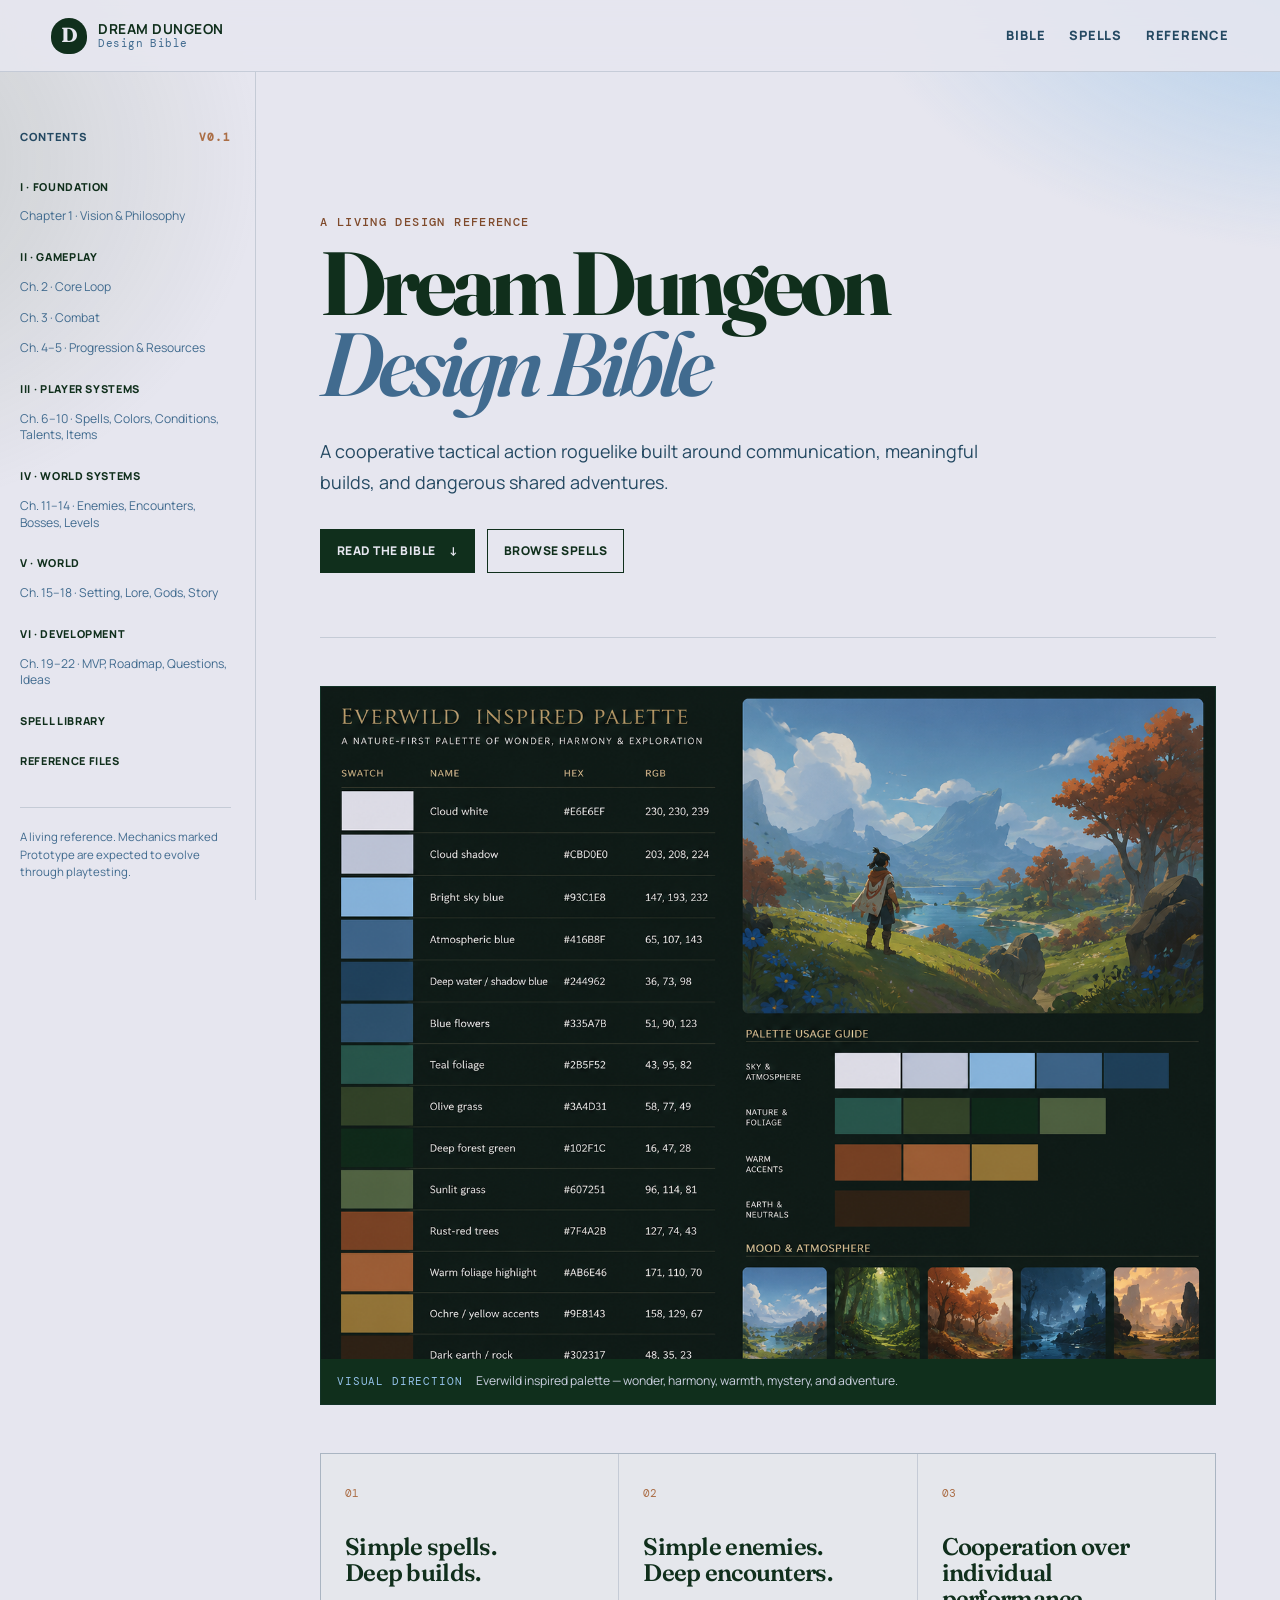
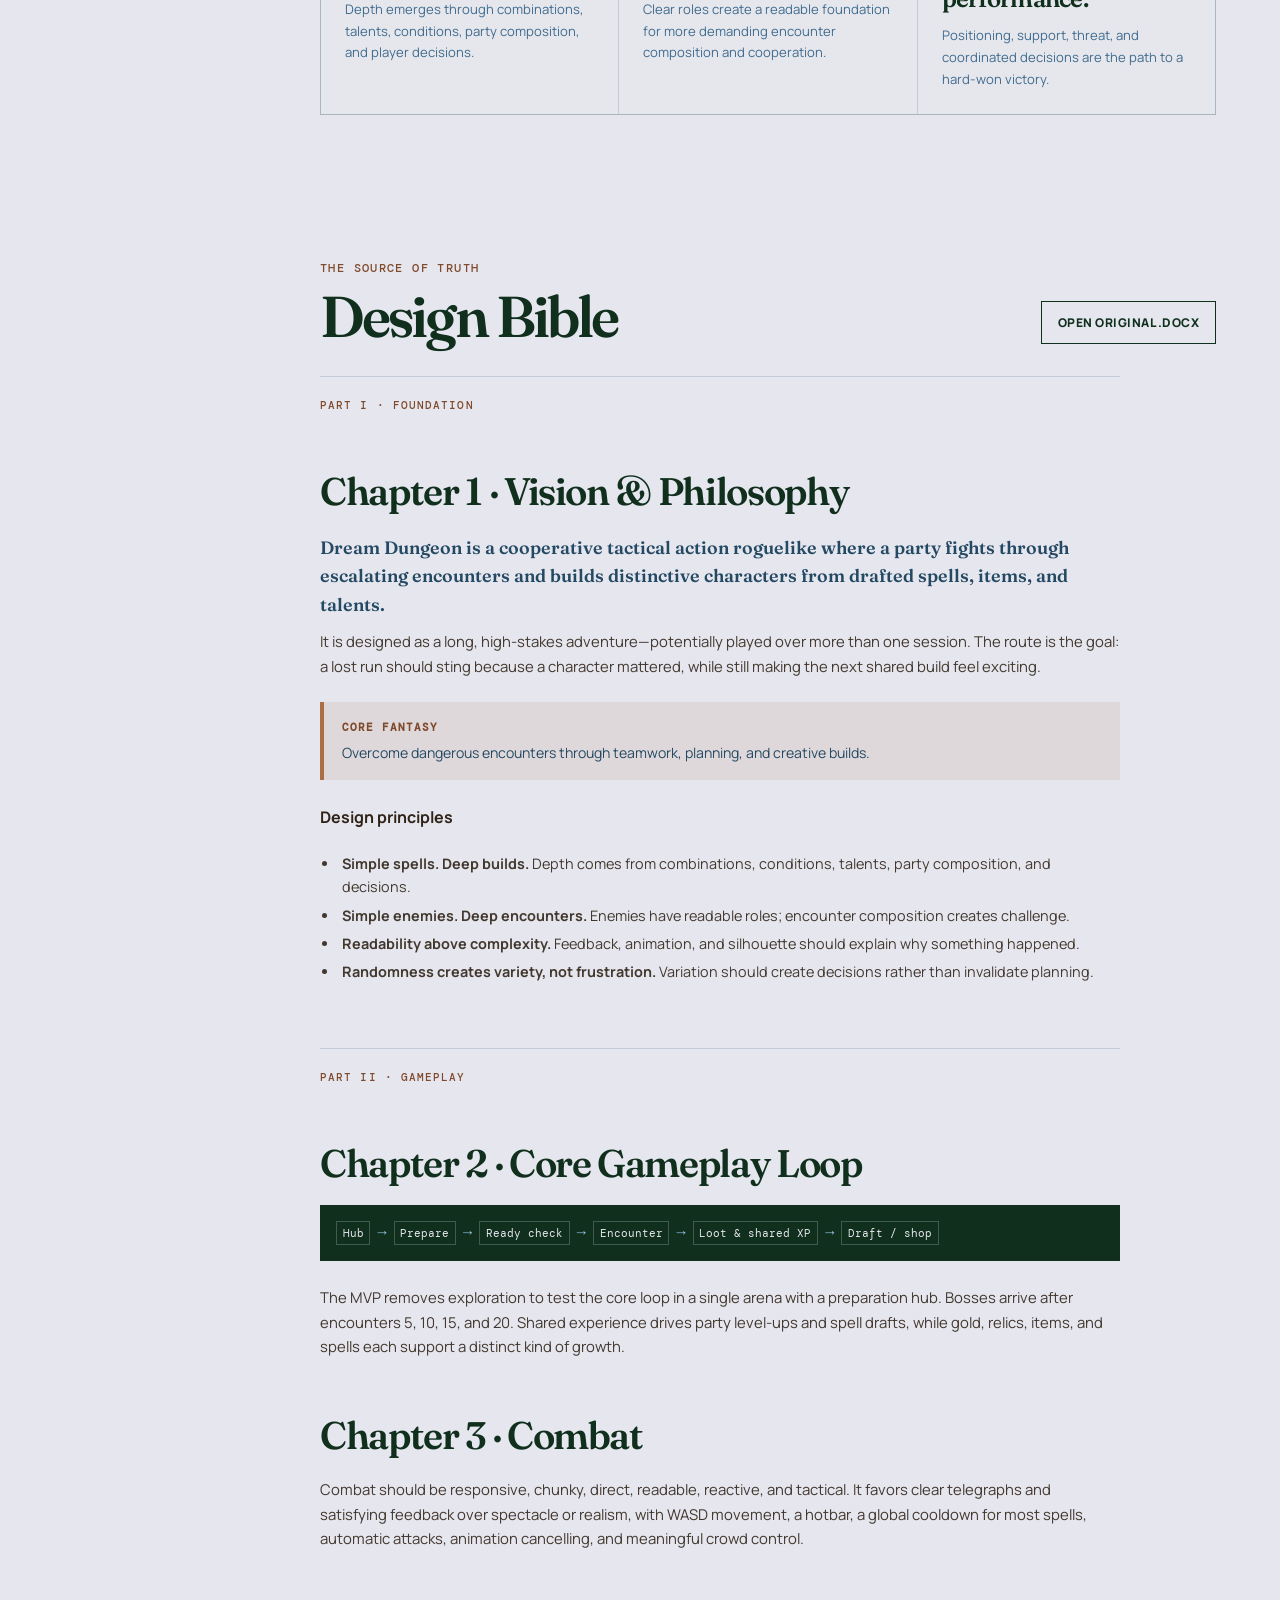
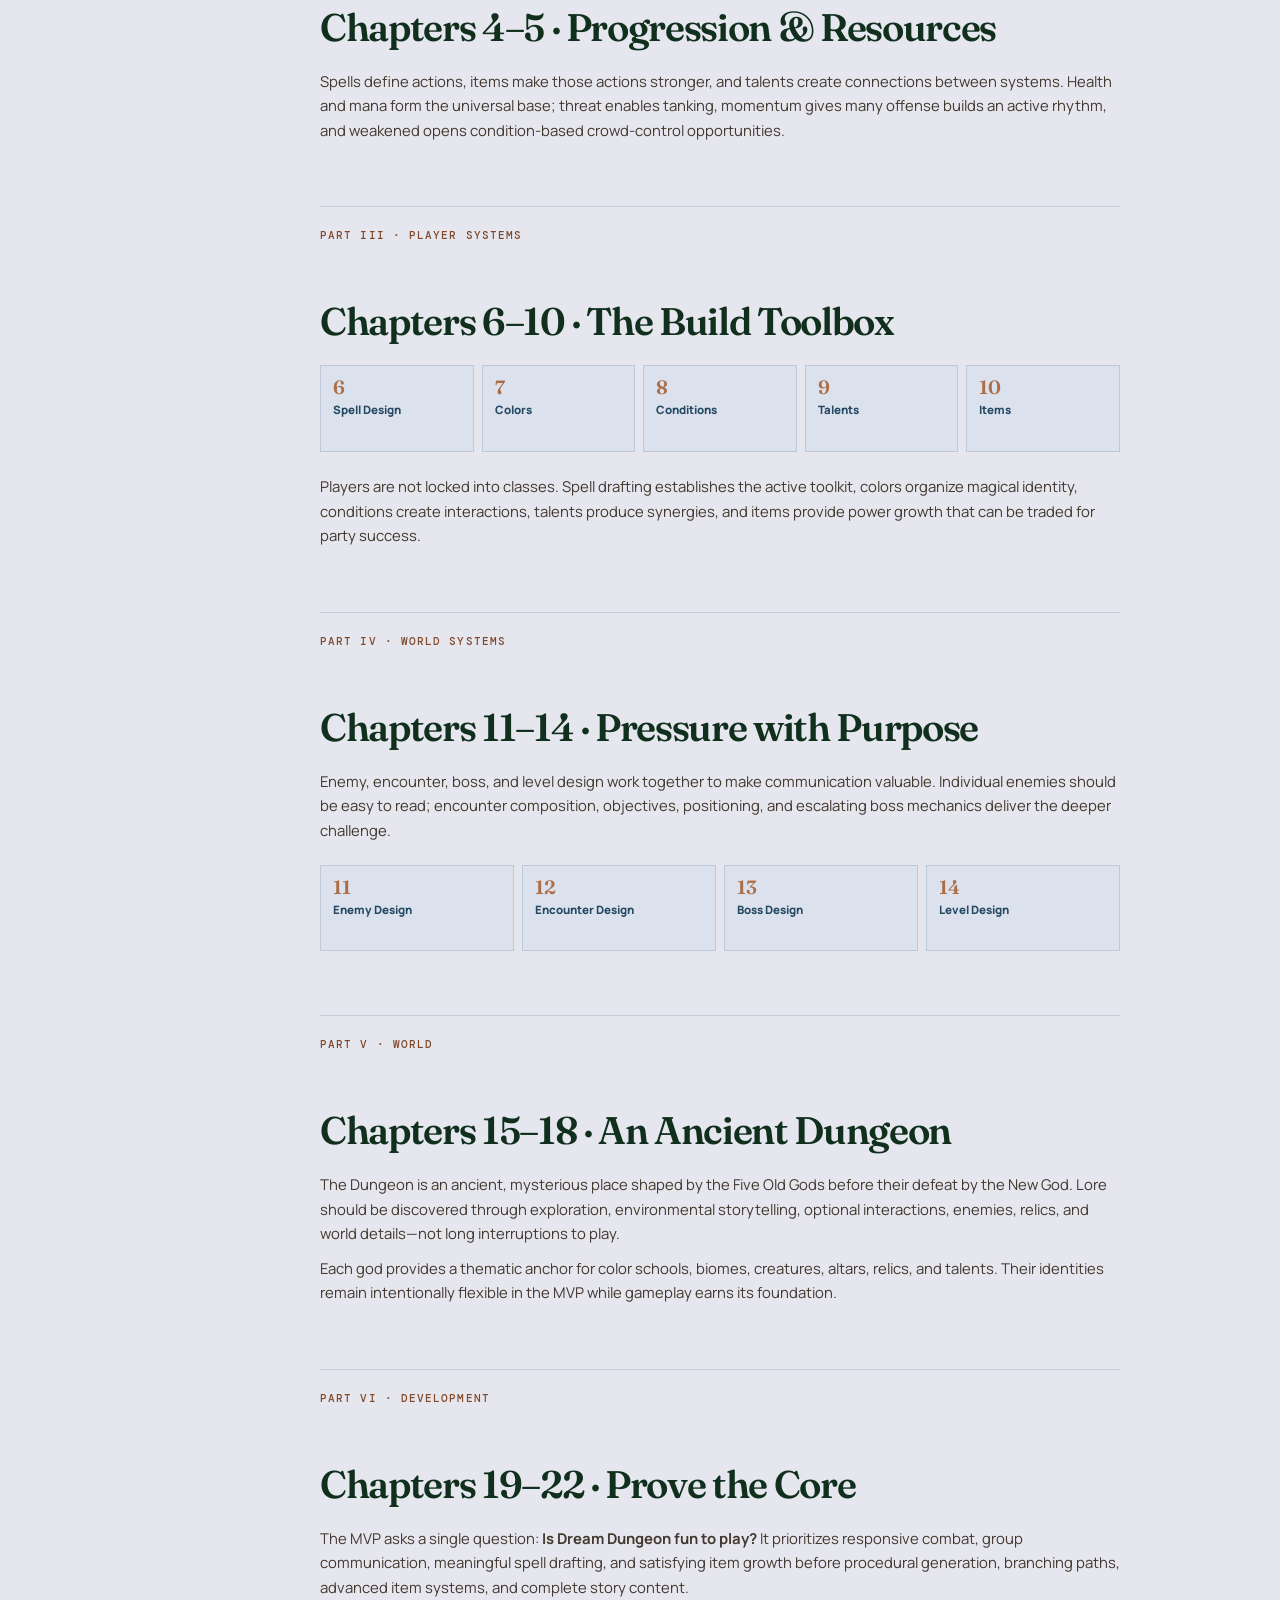
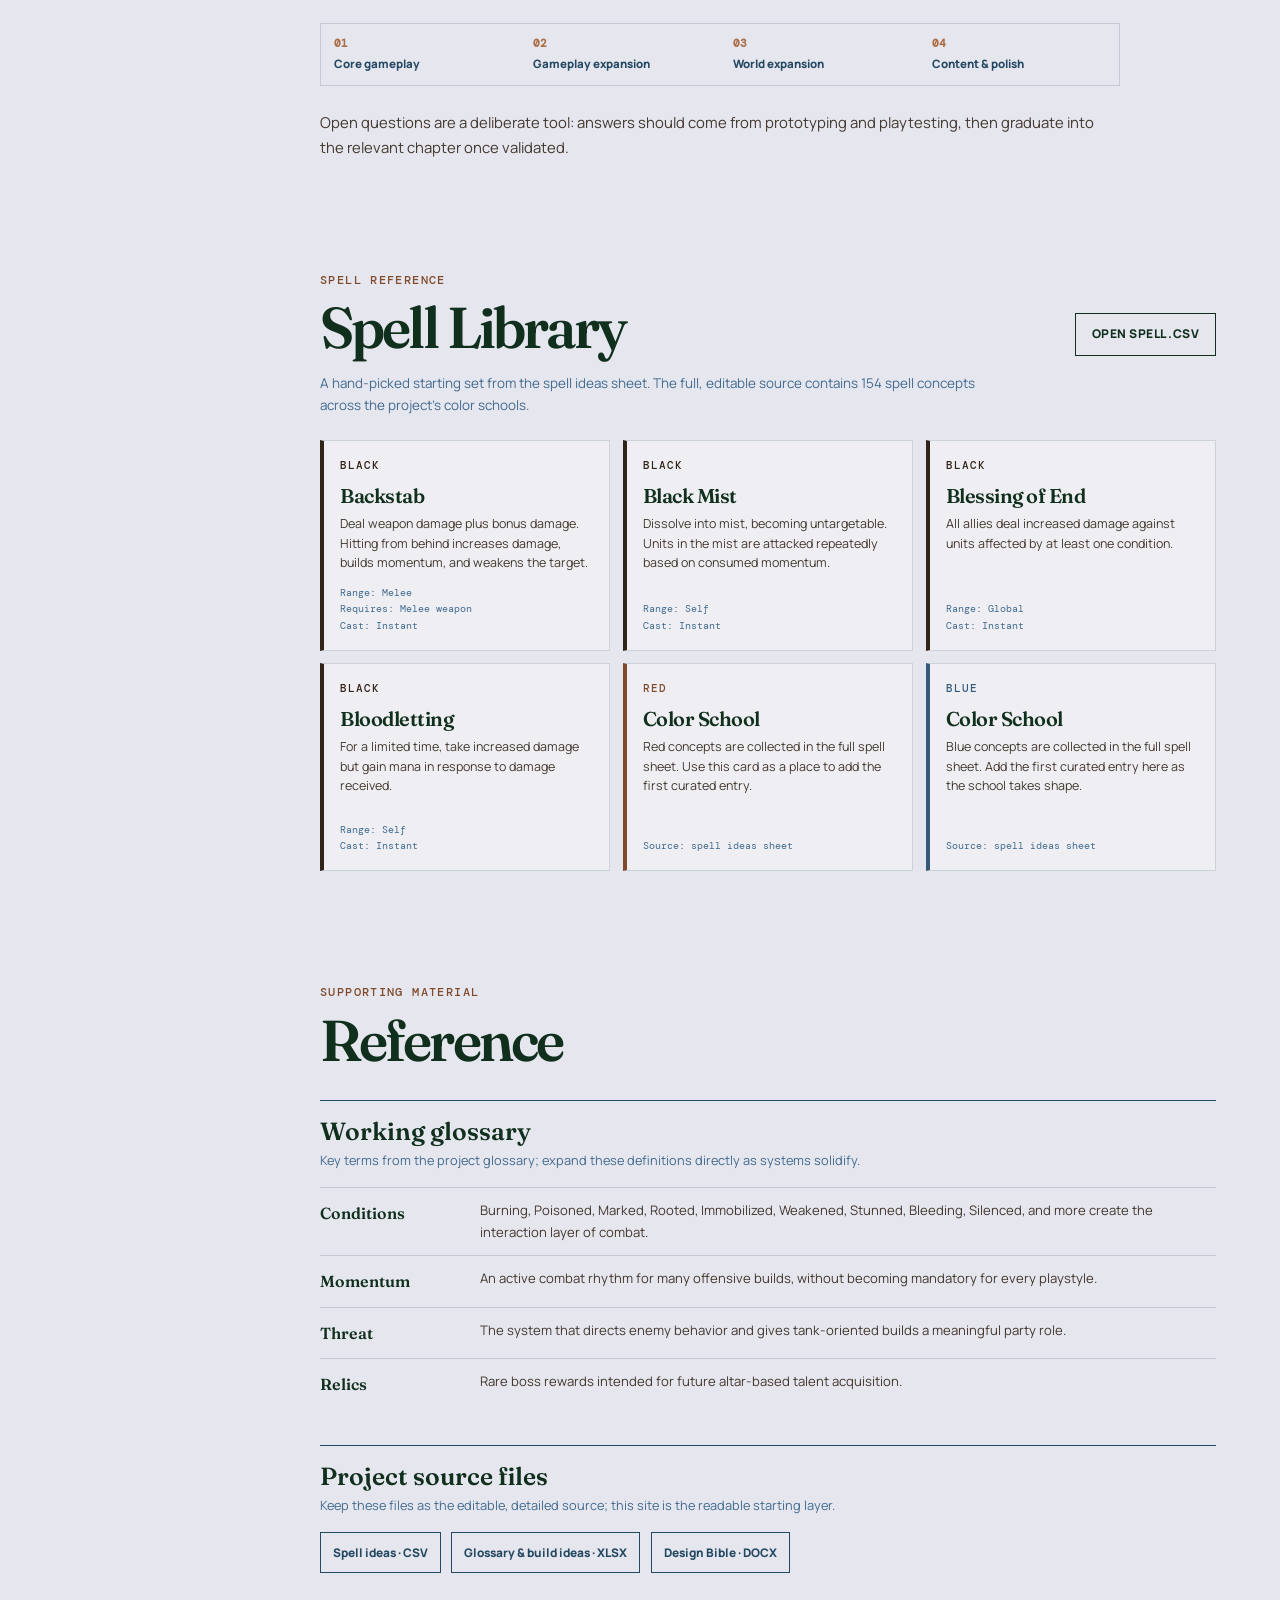
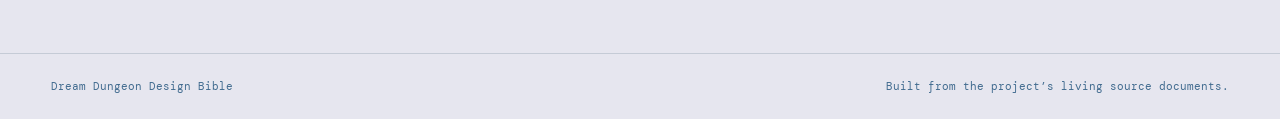
==== index.html @ 73794c89 "Init" ====
<!doctype html>
<html lang="en">
  <head>
    <meta charset="utf-8" />
    <meta name="viewport" content="width=device-width, initial-scale=1" />
    <meta name="theme-color" content="#102F1C" />
    <meta name="description" content="The living design reference for Dream Dungeon." />
    <title>Dream Dungeon — Design Bible</title>
    <link rel="preconnect" href="https://fonts.googleapis.com" />
    <link rel="preconnect" href="https://fonts.gstatic.com" crossorigin />
    <link href="https://fonts.googleapis.com/css2?family=DM+Mono:wght@400;500&family=Fraunces:opsz,wght@9..144,600;9..144,700&family=Manrope:wght@400;500;600;700;800&display=swap" rel="stylesheet" />
    <link rel="stylesheet" href="styles.css" />
  </head>
  <body>
    <a class="skip-link" href="#content">Skip to content</a>
    <div class="atmosphere"></div>
    <header class="site-header">
      <a class="brand" href="#top" aria-label="Dream Dungeon home">
        <span class="brand-mark" aria-hidden="true">D</span>
        <span><strong>Dream Dungeon</strong><small>Design Bible</small></span>
      </a>
      <nav class="header-nav" aria-label="Primary navigation">
        <a href="#design-bible">Bible</a>
        <a href="#spells">Spells</a>
        <a href="#reference">Reference</a>
      </nav>
      <button class="menu-toggle" type="button" aria-expanded="false" aria-controls="sidebar">Menu</button>
    </header>

    <main id="top" class="shell">
      <aside id="sidebar" class="sidebar" aria-label="Design bible navigation">
        <div class="sidebar-heading"><span>Contents</span><span class="version">v0.1</span></div>
        <nav class="chapter-nav">
          <a class="part-link" href="#foundation">I · Foundation</a>
          <a href="#vision">Chapter 1 · Vision &amp; Philosophy</a>
          <a class="part-link" href="#gameplay">II · Gameplay</a>
          <a href="#loop">Ch. 2 · Core Loop</a><a href="#combat">Ch. 3 · Combat</a><a href="#progression">Ch. 4–5 · Progression &amp; Resources</a>
          <a class="part-link" href="#player-systems">III · Player Systems</a>
          <a href="#player-systems">Ch. 6–10 · Spells, Colors, Conditions, Talents, Items</a>
          <a class="part-link" href="#world-systems">IV · World Systems</a>
          <a href="#world-systems">Ch. 11–14 · Enemies, Encounters, Bosses, Levels</a>
          <a class="part-link" href="#world">V · World</a>
          <a href="#world">Ch. 15–18 · Setting, Lore, Gods, Story</a>
          <a class="part-link" href="#development">VI · Development</a>
          <a href="#development">Ch. 19–22 · MVP, Roadmap, Questions, Ideas</a>
          <a class="part-link" href="#spells">Spell library</a>
          <a class="part-link" href="#reference">Reference files</a>
        </nav>
        <p class="sidebar-note">A living reference. Mechanics marked Prototype are expected to evolve through playtesting.</p>
      </aside>

      <div id="content" class="content">
        <section class="hero" aria-labelledby="hero-title">
          <p class="eyebrow">A living design reference</p>
          <h1 id="hero-title">Dream Dungeon<br /><em>Design Bible</em></h1>
          <p class="hero-copy">A cooperative tactical action roguelike built around communication, meaningful builds, and dangerous shared adventures.</p>
          <div class="hero-actions">
            <a class="button button-primary" href="#design-bible">Read the bible <span aria-hidden="true">↓</span></a>
            <a class="button button-secondary" href="#spells">Browse spells</a>
          </div>
        </section>

        <figure class="palette-reference">
          <img src="colorPalet.png" alt="Everwild inspired palette reference showing the Dream Dungeon color system and nature-first visual mood." />
          <figcaption><span>Visual direction</span> Everwild inspired palette — wonder, harmony, warmth, mystery, and adventure.</figcaption>
        </figure>

        <section class="principles" aria-label="Design principles">
          <article><span>01</span><h2>Simple spells.<br />Deep builds.</h2><p>Depth emerges through combinations, talents, conditions, party composition, and player decisions.</p></article>
          <article><span>02</span><h2>Simple enemies.<br />Deep encounters.</h2><p>Clear roles create a readable foundation for more demanding encounter composition and cooperation.</p></article>
          <article><span>03</span><h2>Cooperation over<br />individual performance.</h2><p>Positioning, support, threat, and coordinated decisions are the path to a hard-won victory.</p></article>
        </section>

        <section id="design-bible" class="wiki-section" aria-labelledby="bible-title">
          <div class="section-heading">
            <div><p class="eyebrow">The source of truth</p><h2 id="bible-title">Design Bible</h2></div>
            <a class="button button-secondary" href="Dream_Dungeon_Philosophy_Design_Bible_v0.1.docx">Open original .docx</a>
          </div>
          <div class="bible-content">
            <article id="foundation" class="wiki-entry">
              <p class="entry-kicker">Part I · Foundation</p>
              <h3 id="vision" class="document-chapter">Chapter 1 · Vision &amp; Philosophy</h3>
              <p class="lead">Dream Dungeon is a cooperative tactical action roguelike where a party fights through escalating encounters and builds distinctive characters from drafted spells, items, and talents.</p>
              <p>It is designed as a long, high-stakes adventure—potentially played over more than one session. The route is the goal: a lost run should sting because a character mattered, while still making the next shared build feel exciting.</p>
              <div class="callout"><strong>Core fantasy</strong><span>Overcome dangerous encounters through teamwork, planning, and creative builds.</span></div>
              <h4>Design principles</h4>
              <ul><li><strong>Simple spells. Deep builds.</strong> Depth comes from combinations, conditions, talents, party composition, and decisions.</li><li><strong>Simple enemies. Deep encounters.</strong> Enemies have readable roles; encounter composition creates challenge.</li><li><strong>Readability above complexity.</strong> Feedback, animation, and silhouette should explain why something happened.</li><li><strong>Randomness creates variety, not frustration.</strong> Variation should create decisions rather than invalidate planning.</li></ul>
            </article>

            <article id="gameplay" class="wiki-entry">
              <p class="entry-kicker">Part II · Gameplay</p>
              <h3 id="loop" class="document-chapter">Chapter 2 · Core Gameplay Loop</h3>
              <div class="loop-flow" aria-label="MVP gameplay loop"><span>Hub</span><b>→</b><span>Prepare</span><b>→</b><span>Ready check</span><b>→</b><span>Encounter</span><b>→</b><span>Loot &amp; shared XP</span><b>→</b><span>Draft / shop</span></div>
              <p>The MVP removes exploration to test the core loop in a single arena with a preparation hub. Bosses arrive after encounters 5, 10, 15, and 20. Shared experience drives party level-ups and spell drafts, while gold, relics, items, and spells each support a distinct kind of growth.</p>
              <h3 id="combat" class="document-chapter">Chapter 3 · Combat</h3>
              <p>Combat should be responsive, chunky, direct, readable, reactive, and tactical. It favors clear telegraphs and satisfying feedback over spectacle or realism, with WASD movement, a hotbar, a global cooldown for most spells, automatic attacks, animation cancelling, and meaningful crowd control.</p>
              <h3 id="progression" class="document-chapter">Chapters 4–5 · Progression &amp; Resources</h3>
              <p>Spells define actions, items make those actions stronger, and talents create connections between systems. Health and mana form the universal base; threat enables tanking, momentum gives many offense builds an active rhythm, and weakened opens condition-based crowd-control opportunities.</p>
            </article>

            <article id="player-systems" class="wiki-entry">
              <p class="entry-kicker">Part III · Player Systems</p>
              <h3 class="document-chapter">Chapters 6–10 · The Build Toolbox</h3>
              <div class="chapter-grid"><a href="#spells"><strong>6</strong><span>Spell Design</span></a><a href="#spells"><strong>7</strong><span>Colors</span></a><a href="#reference"><strong>8</strong><span>Conditions</span></a><a href="#reference"><strong>9</strong><span>Talents</span></a><a href="#reference"><strong>10</strong><span>Items</span></a></div>
              <p>Players are not locked into classes. Spell drafting establishes the active toolkit, colors organize magical identity, conditions create interactions, talents produce synergies, and items provide power growth that can be traded for party success.</p>
            </article>

            <article id="world-systems" class="wiki-entry">
              <p class="entry-kicker">Part IV · World Systems</p>
              <h3 class="document-chapter">Chapters 11–14 · Pressure with Purpose</h3>
              <p>Enemy, encounter, boss, and level design work together to make communication valuable. Individual enemies should be easy to read; encounter composition, objectives, positioning, and escalating boss mechanics deliver the deeper challenge.</p>
              <div class="chapter-grid"><span><strong>11</strong><span>Enemy Design</span></span><span><strong>12</strong><span>Encounter Design</span></span><span><strong>13</strong><span>Boss Design</span></span><span><strong>14</strong><span>Level Design</span></span></div>
            </article>

            <article id="world" class="wiki-entry">
              <p class="entry-kicker">Part V · World</p>
              <h3 class="document-chapter">Chapters 15–18 · An Ancient Dungeon</h3>
              <p>The Dungeon is an ancient, mysterious place shaped by the Five Old Gods before their defeat by the New God. Lore should be discovered through exploration, environmental storytelling, optional interactions, enemies, relics, and world details—not long interruptions to play.</p>
              <p>Each god provides a thematic anchor for color schools, biomes, creatures, altars, relics, and talents. Their identities remain intentionally flexible in the MVP while gameplay earns its foundation.</p>
            </article>

            <article id="development" class="wiki-entry">
              <p class="entry-kicker">Part VI · Development</p>
              <h3 class="document-chapter">Chapters 19–22 · Prove the Core</h3>
              <p>The MVP asks a single question: <strong>Is Dream Dungeon fun to play?</strong> It prioritizes responsive combat, group communication, meaningful spell drafting, and satisfying item growth before procedural generation, branching paths, advanced item systems, and complete story content.</p>
              <div class="roadmap"><span><b>01</b> Core gameplay</span><span><b>02</b> Gameplay expansion</span><span><b>03</b> World expansion</span><span><b>04</b> Content &amp; polish</span></div>
              <p>Open questions are a deliberate tool: answers should come from prototyping and playtesting, then graduate into the relevant chapter once validated.</p>
            </article>
          </div>
        </section>

        <section id="spells" class="wiki-section spell-section" aria-labelledby="spells-title">
          <div class="section-heading">
            <div><p class="eyebrow">Spell reference</p><h2 id="spells-title">Spell Library</h2></div>
            <a class="button button-secondary" href="Spell_Ideas_Latest%20-%20Spells.csv">Open spell .csv</a>
          </div>
          <p class="section-intro">A hand-picked starting set from the spell ideas sheet. The full, editable source contains 154 spell concepts across the project’s color schools.</p>
          <div class="spell-grid">
            <article class="spell-card" style="--spell-color:#302317"><span class="spell-color">Black</span><h3>Backstab</h3><p class="spell-effect">Deal weapon damage plus bonus damage. Hitting from behind increases damage, builds momentum, and weakens the target.</p><p class="spell-meta"><span>Range: Melee</span><span>Requires: Melee weapon</span><span>Cast: Instant</span></p></article>
            <article class="spell-card" style="--spell-color:#302317"><span class="spell-color">Black</span><h3>Black Mist</h3><p class="spell-effect">Dissolve into mist, becoming untargetable. Units in the mist are attacked repeatedly based on consumed momentum.</p><p class="spell-meta"><span>Range: Self</span><span>Cast: Instant</span></p></article>
            <article class="spell-card" style="--spell-color:#302317"><span class="spell-color">Black</span><h3>Blessing of End</h3><p class="spell-effect">All allies deal increased damage against units affected by at least one condition.</p><p class="spell-meta"><span>Range: Global</span><span>Cast: Instant</span></p></article>
            <article class="spell-card" style="--spell-color:#302317"><span class="spell-color">Black</span><h3>Bloodletting</h3><p class="spell-effect">For a limited time, take increased damage but gain mana in response to damage received.</p><p class="spell-meta"><span>Range: Self</span><span>Cast: Instant</span></p></article>
            <article class="spell-card" style="--spell-color:#7F4A2B"><span class="spell-color">Red</span><h3>Color School</h3><p class="spell-effect">Red concepts are collected in the full spell sheet. Use this card as a place to add the first curated entry.</p><p class="spell-meta"><span>Source: spell ideas sheet</span></p></article>
            <article class="spell-card" style="--spell-color:#335A7B"><span class="spell-color">Blue</span><h3>Color School</h3><p class="spell-effect">Blue concepts are collected in the full spell sheet. Add the first curated entry here as the school takes shape.</p><p class="spell-meta"><span>Source: spell ideas sheet</span></p></article>
          </div>
        </section>

        <section id="reference" class="wiki-section reference-section" aria-labelledby="reference-title">
          <div class="section-heading"><div><p class="eyebrow">Supporting material</p><h2 id="reference-title">Reference</h2></div></div>
          <div class="reference-content">
            <article class="reference-panel"><h3>Working glossary</h3><p>Key terms from the project glossary; expand these definitions directly as systems solidify.</p><dl class="glossary-list"><div><dt>Conditions</dt><dd>Burning, Poisoned, Marked, Rooted, Immobilized, Weakened, Stunned, Bleeding, Silenced, and more create the interaction layer of combat.</dd></div><div><dt>Momentum</dt><dd>An active combat rhythm for many offensive builds, without becoming mandatory for every playstyle.</dd></div><div><dt>Threat</dt><dd>The system that directs enemy behavior and gives tank-oriented builds a meaningful party role.</dd></div><div><dt>Relics</dt><dd>Rare boss rewards intended for future altar-based talent acquisition.</dd></div></dl></article>
            <article class="reference-panel"><h3>Project source files</h3><p>Keep these files as the editable, detailed source; this site is the readable starting layer.</p><div class="source-links"><a href="Spell_Ideas_Latest%20-%20Spells.csv">Spell ideas · CSV</a><a href="Spell_Ideas_Latest-Glossary.xlsx">Glossary &amp; build ideas · XLSX</a><a href="Dream_Dungeon_Philosophy_Design_Bible_v0.1.docx">Design Bible · DOCX</a></div></article>
          </div>
        </section>
      </div>
    </main>

    <footer class="site-footer"><span>Dream Dungeon Design Bible</span><span>Built from the project’s living source documents.</span></footer>
    <script src="app.js" defer></script>
  </body>
</html>
---- styles.css ----
:root {
  --cloud: #E6E6EF;
  --cloud-shadow: #CBD0E0;
  --sky: #93C1E8;
  --atmosphere: #416B8F;
  --water: #244962;
  --flowers: #335A7B;
  --teal: #2B5F52;
  --olive: #3A4D31;
  --forest: #102F1C;
  --grass: #607251;
  --rust: #7F4A2B;
  --warm: #AB6E46;
  --ochre: #9E8143;
  --earth: #302317;
  --paper: #f2f2f5;
  --line: rgba(36, 73, 98, .17);
  --display: "Fraunces", Georgia, serif;
  --body: "Manrope", Arial, sans-serif;
  --mono: "DM Mono", monospace;
}

* { box-sizing: border-box; }
html { scroll-behavior: smooth; scroll-padding-top: 5rem; }
body { margin: 0; background: var(--cloud); color: var(--earth); font-family: var(--body); font-size: 16px; line-height: 1.65; }
button, input { font: inherit; }
a { color: inherit; }
.skip-link { position: absolute; left: -999px; top: 0; z-index: 20; background: var(--cloud); padding: .6rem 1rem; }
.skip-link:focus { left: .5rem; top: .5rem; }
.atmosphere { position: fixed; z-index: -1; inset: 0; pointer-events: none; background: radial-gradient(50rem 30rem at 105% -5%, rgba(147,193,232,.75), transparent 62%), radial-gradient(40rem 34rem at -12% 18%, rgba(96,114,81,.22), transparent 65%); }

.site-header { height: 4.5rem; display: flex; align-items: center; justify-content: space-between; gap: 2rem; padding: 0 clamp(1.25rem, 4vw, 4rem); background: rgba(230,230,239,.88); backdrop-filter: blur(14px); border-bottom: 1px solid var(--line); position: sticky; top: 0; z-index: 10; }
.brand { text-decoration: none; display: inline-flex; align-items: center; gap: .7rem; line-height: 1.1; color: var(--forest); }
.brand-mark { display: grid; place-items: center; width: 2.25rem; height: 2.25rem; border-radius: 50% 50% 45% 45%; color: var(--cloud); background: var(--forest); font-family: var(--display); font-weight: 700; font-size: 1.28rem; }
.brand strong, .brand small { display: block; }
.brand strong { font-size: .86rem; letter-spacing: .035em; text-transform: uppercase; }
.brand small { font-family: var(--mono); color: var(--atmosphere); font-size: .67rem; margin-top: .15rem; letter-spacing: .04em; }
.header-nav { display: flex; gap: 1.5rem; font-size: .8rem; font-weight: 800; text-transform: uppercase; letter-spacing: .06em; color: var(--water); }
.header-nav a { text-decoration: none; }
.header-nav a:hover { color: var(--rust); }
.menu-toggle { display: none; border: 1px solid var(--water); color: var(--water); background: transparent; border-radius: 2px; padding: .35rem .65rem; font-size: .78rem; font-weight: 700; }

.shell { display: grid; grid-template-columns: 16rem minmax(0, 1fr); max-width: 96rem; margin: 0 auto; }
.sidebar { padding: 3.5rem 1.5rem 2rem max(1.25rem, calc((100vw - 96rem) / 2)); border-right: 1px solid var(--line); position: sticky; height: calc(100vh - 4.5rem); top: 4.5rem; overflow: auto; }
.sidebar-heading { display: flex; align-items: baseline; justify-content: space-between; color: var(--water); font-size: .7rem; font-weight: 800; text-transform: uppercase; letter-spacing: .08em; }
.version { font-family: var(--mono); font-size: .66rem; color: var(--warm); }
.chapter-nav { margin: 1rem 0 2rem; display: grid; gap: .15rem; }
.chapter-nav a { text-decoration: none; padding: .37rem 0; font-size: .76rem; color: var(--atmosphere); line-height: 1.35; }
.chapter-nav a:hover { color: var(--rust); text-decoration: underline; text-underline-offset: .25rem; }
.chapter-nav .part-link { margin-top: .7rem; color: var(--forest); font-size: .68rem; font-weight: 800; text-transform: uppercase; letter-spacing: .06em; }
.sidebar-note { border-top: 1px solid var(--line); padding-top: 1.25rem; font-size: .72rem; line-height: 1.55; color: var(--atmosphere); }
.content { min-width: 0; padding: 0 clamp(1.25rem, 5vw, 5.5rem) 5rem; }

.hero { min-height: 31rem; padding: clamp(5rem, 11vw, 9rem) 0 4rem; display: flex; flex-direction: column; align-items: flex-start; justify-content: center; border-bottom: 1px solid var(--line); }
.eyebrow { color: var(--rust); font-family: var(--mono); font-size: .72rem; letter-spacing: .12em; text-transform: uppercase; font-weight: 500; margin: 0 0 .7rem; }
.hero h1 { margin: 0; max-width: 55rem; color: var(--forest); font-family: var(--display); font-size: clamp(3rem, 7vw, 6.5rem); line-height: .9; letter-spacing: -.055em; }
.hero h1 em { color: var(--atmosphere); font-weight: 600; }
.hero-copy { max-width: 43rem; color: var(--water); margin: 2rem 0; font-size: clamp(1rem, 1.4vw, 1.2rem); line-height: 1.7; }
.hero-actions { display: flex; flex-wrap: wrap; gap: .75rem; }
.button { display: inline-flex; gap: .8rem; align-items: center; padding: .68rem 1rem; font-size: .75rem; font-weight: 800; letter-spacing: .04em; text-decoration: none; text-transform: uppercase; border: 1px solid var(--forest); }
.button-primary { color: var(--cloud); background: var(--forest); }
.button-primary:hover { background: var(--teal); }
.button-secondary { color: var(--forest); }
.button-secondary:hover { background: rgba(147,193,232,.22); }
.palette-reference { margin: 3rem 0 0; border: 1px solid var(--line); background: var(--forest); }
.palette-reference img { display: block; width: 100%; max-height: 42rem; object-fit: cover; object-position: top; }
.palette-reference figcaption { padding: .8rem 1rem; color: var(--cloud-shadow); font-size: .76rem; }
.palette-reference figcaption span { margin-right: .7rem; color: var(--sky); font-family: var(--mono); font-size: .66rem; letter-spacing: .08em; text-transform: uppercase; }

.principles { display: grid; grid-template-columns: repeat(3, 1fr); gap: 1px; margin: 3rem 0 7rem; border: 1px solid var(--line); background: var(--line); }
.principles article { min-height: 15rem; padding: 1.5rem; background: rgba(242,242,245,.7); }
.principles span { color: var(--warm); font-family: var(--mono); font-size: .7rem; }
.principles h2 { margin: 1.8rem 0 .8rem; color: var(--forest); font: 600 1.5rem/1.1 var(--display); letter-spacing: -.03em; }
.principles p { margin: 0; color: var(--atmosphere); font-size: .82rem; line-height: 1.65; }

.wiki-section { padding-top: 2rem; margin-top: 5rem; }
.section-heading { display: flex; justify-content: space-between; gap: 1.5rem; align-items: end; margin-bottom: 2rem; }
.section-heading h2 { margin: 0; font: 600 clamp(2.3rem, 4.5vw, 4rem)/.95 var(--display); letter-spacing: -.05em; color: var(--forest); }
.search-box { display: block; width: min(100%, 23rem); }
.search-box input { width: 100%; border: 1px solid var(--line); border-radius: 0; background: rgba(242,242,245,.76); color: var(--earth); padding: .72rem .85rem; outline-color: var(--atmosphere); font-size: .82rem; }
.search-status { min-height: 1.3rem; margin: -1.2rem 0 .5rem; color: var(--rust); font-size: .74rem; }
.loading { color: var(--atmosphere); font-family: var(--mono); font-size: .8rem; }

.bible-content { max-width: 50rem; }
.document-part { margin: 4.5rem 0 1.5rem; padding-top: 1.25rem; border-top: 1px solid var(--atmosphere); color: var(--atmosphere); font: 600 1.2rem/1.2 var(--display); }
.document-chapter { margin: 3.5rem 0 1.3rem; color: var(--forest); font: 600 clamp(1.7rem, 3vw, 2.45rem)/1.08 var(--display); letter-spacing: -.035em; }
.document-heading { margin: 2rem 0 .8rem; color: var(--water); font: 700 1.16rem/1.25 var(--body); }
.document-subheading { margin: 1.6rem 0 .5rem; color: var(--teal); font-size: .92rem; font-weight: 800; }
.bible-content p { margin: .6rem 0; color: #42382e; font-size: .93rem; }
.bible-content .document-title { margin: 0 0 1.5rem; font: 600 2.1rem/1.05 var(--display); color: var(--forest); }
.bible-content ul { margin: .5rem 0 1rem; padding-left: 1.2rem; color: #42382e; font-size: .9rem; }
.bible-content li { padding-left: .2rem; margin: .28rem 0; }
.match { background: rgba(158,129,67,.25); border-radius: 2px; padding: 0 .12em; }
.wiki-entry { margin: 4rem 0; padding-top: 1.25rem; border-top: 1px solid var(--line); }
.wiki-entry:first-child { margin-top: 0; }
.entry-kicker { margin: 0 0 .65rem !important; color: var(--rust) !important; font-family: var(--mono); font-size: .68rem !important; font-weight: 500; letter-spacing: .1em; text-transform: uppercase; }
.lead { color: var(--water) !important; font: 600 1.12rem/1.6 var(--display) !important; }
.callout { display: grid; gap: .25rem; margin: 1.5rem 0; padding: 1rem 1.1rem; border-left: .3rem solid var(--warm); background: rgba(171,110,70,.11); color: var(--water); font-size: .88rem; }
.callout strong { color: var(--rust); font-family: var(--mono); font-size: .7rem; letter-spacing: .09em; text-transform: uppercase; }
.loop-flow { display: flex; flex-wrap: wrap; align-items: center; gap: .45rem; margin: 1.1rem 0 1.5rem; padding: 1rem; background: var(--forest); color: var(--cloud); font-family: var(--mono); font-size: .68rem; line-height: 1.3; }
.loop-flow span { padding: .25rem .35rem; border: 1px solid rgba(230,230,239,.24); }
.loop-flow b { color: var(--sky); font-size: .95rem; }
.chapter-grid { display: grid; grid-template-columns: repeat(auto-fit, minmax(8rem, 1fr)); gap: .5rem; margin: 1.4rem 0; }
.chapter-grid > * { min-height: 5.4rem; padding: .75rem; border: 1px solid var(--line); background: rgba(147,193,232,.11); color: var(--water); text-decoration: none; }
.chapter-grid a:hover { background: rgba(147,193,232,.3); }
.chapter-grid strong, .chapter-grid span { display: block; }
.chapter-grid strong { margin-bottom: .35rem; color: var(--warm); font: 600 1.2rem/1 var(--display); }
.chapter-grid span { font-size: .72rem; font-weight: 800; line-height: 1.25; }
.roadmap { display: grid; grid-template-columns: repeat(4, 1fr); margin: 1.5rem 0; border: 1px solid var(--line); }
.roadmap span { padding: .8rem; color: var(--water); font-size: .72rem; font-weight: 800; line-height: 1.3; }
.roadmap b { display: block; margin-bottom: .4rem; color: var(--warm); font-family: var(--mono); font-size: .66rem; }

.spell-controls { display: grid; gap: 1rem; margin-bottom: 1.4rem; }
.spell-controls .search-box { width: 100%; }
.filter-group { display: flex; flex-wrap: wrap; gap: .45rem; }
.filter { border: 1px solid var(--line); background: rgba(242,242,245,.65); color: var(--water); border-radius: 99px; padding: .35rem .7rem; cursor: pointer; font-size: .7rem; font-weight: 800; text-transform: capitalize; }
.filter:hover, .filter[aria-pressed="true"] { color: var(--cloud); background: var(--forest); border-color: var(--forest); }
.record-count { margin: 0; color: var(--atmosphere); font-family: var(--mono); font-size: .74rem; white-space: nowrap; }
.spell-grid { display: grid; grid-template-columns: repeat(auto-fill, minmax(15rem, 1fr)); gap: .8rem; }
.spell-card { padding: 1rem; background: rgba(242,242,245,.75); border: 1px solid var(--line); border-left: .3rem solid var(--spell-color, var(--atmosphere)); min-height: 13rem; display: flex; flex-direction: column; }
.spell-card h3 { margin: .65rem 0 .45rem; color: var(--forest); font: 600 1.25rem/1.1 var(--display); letter-spacing: -.025em; }
.spell-color { color: var(--spell-color, var(--atmosphere)); font-family: var(--mono); font-size: .66rem; font-weight: 500; text-transform: uppercase; letter-spacing: .1em; }
.spell-effect { margin: 0; color: #42382e; font-size: .78rem; line-height: 1.55; }
.spell-meta { margin: auto 0 0; padding-top: .8rem; color: var(--atmosphere); font-family: var(--mono); font-size: .63rem; line-height: 1.6; }
.spell-meta span { display: block; }
.section-intro { max-width: 42rem; margin: -1rem 0 1.5rem; color: var(--atmosphere); font-size: .84rem; }

.reference-content { display: grid; gap: 2.25rem; }
.reference-panel { border-top: 1px solid var(--water); padding-top: 1rem; overflow-x: auto; }
.reference-panel h3 { margin: 0 0 .25rem; color: var(--forest); font: 600 1.55rem/1.15 var(--display); }
.reference-panel p { margin: 0 0 1rem; color: var(--atmosphere); font-size: .8rem; }
.data-table { border-collapse: collapse; width: 100%; min-width: 34rem; font-size: .76rem; background: rgba(242,242,245,.5); }
.data-table th, .data-table td { border: 1px solid var(--line); padding: .65rem .7rem; text-align: left; vertical-align: top; }
.data-table th { background: rgba(147,193,232,.22); color: var(--water); font-size: .68rem; text-transform: uppercase; letter-spacing: .05em; }
.data-table td { color: #42382e; }
.glossary-list { display: grid; gap: 0; margin: 0; }
.glossary-list div { display: grid; grid-template-columns: 9rem 1fr; gap: 1rem; padding: .75rem 0; border-top: 1px solid var(--line); }
.glossary-list dt { color: var(--forest); font-family: var(--display); font-weight: 600; }
.glossary-list dd { margin: 0; color: #42382e; font-size: .82rem; }
.source-links { display: flex; flex-wrap: wrap; gap: .65rem; }
.source-links a { padding: .6rem .75rem; border: 1px solid var(--water); color: var(--water); font-size: .74rem; font-weight: 800; text-decoration: none; }
.source-links a:hover { color: var(--cloud); background: var(--water); }
.site-footer { max-width: 96rem; margin: 0 auto; padding: 1.5rem clamp(1.25rem, 4vw, 4rem); border-top: 1px solid var(--line); display: flex; justify-content: space-between; gap: 1rem; color: var(--atmosphere); font-family: var(--mono); font-size: .67rem; }
.sr-only { position: absolute; width: 1px; height: 1px; overflow: hidden; clip: rect(0,0,0,0); white-space: nowrap; }

@media (max-width: 820px) {
  .shell { display: block; }
  .sidebar { display: none; position: fixed; z-index: 9; top: 4.5rem; left: 0; right: 0; height: auto; max-height: calc(100vh - 4.5rem); padding: 1.5rem; background: var(--cloud); border-bottom: 1px solid var(--line); border-right: 0; }
  .sidebar.is-open { display: block; }
  .menu-toggle { display: inline-block; }
  .header-nav { display: none; }
  .content { padding-inline: 1.25rem; }
  .hero { min-height: 27rem; padding-top: 5rem; }
  .principles { grid-template-columns: 1fr; margin-bottom: 4rem; }
  .principles article { min-height: auto; }
  .section-heading { align-items: start; flex-direction: column; }
  .search-box { width: 100%; }
  .roadmap { grid-template-columns: repeat(2, 1fr); }
  .site-footer { display: grid; }
}

@media (max-width: 480px) {
  .site-header { padding-inline: 1rem; }
  .brand small { display: none; }
  .hero h1 { font-size: 3.2rem; }
  .spell-grid { grid-template-columns: 1fr; }
  .glossary-list div { grid-template-columns: 1fr; gap: .2rem; }
}
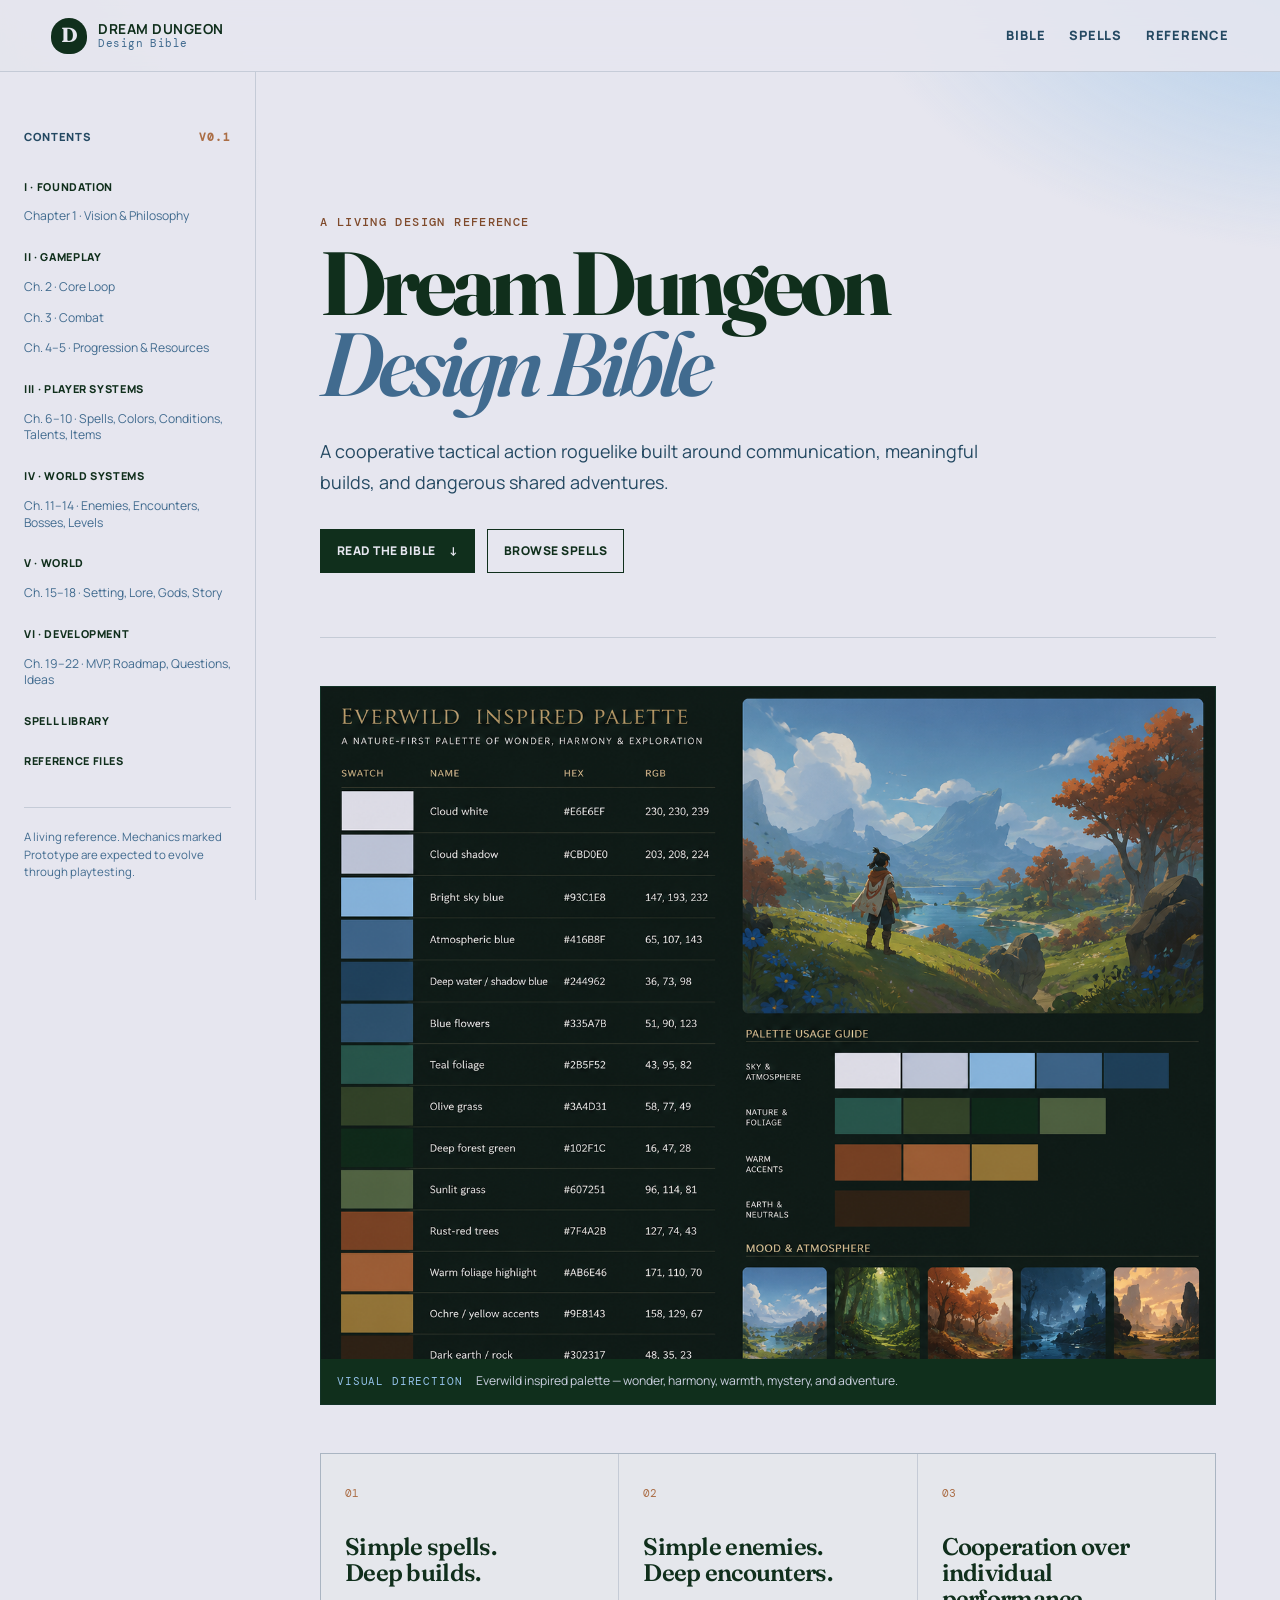
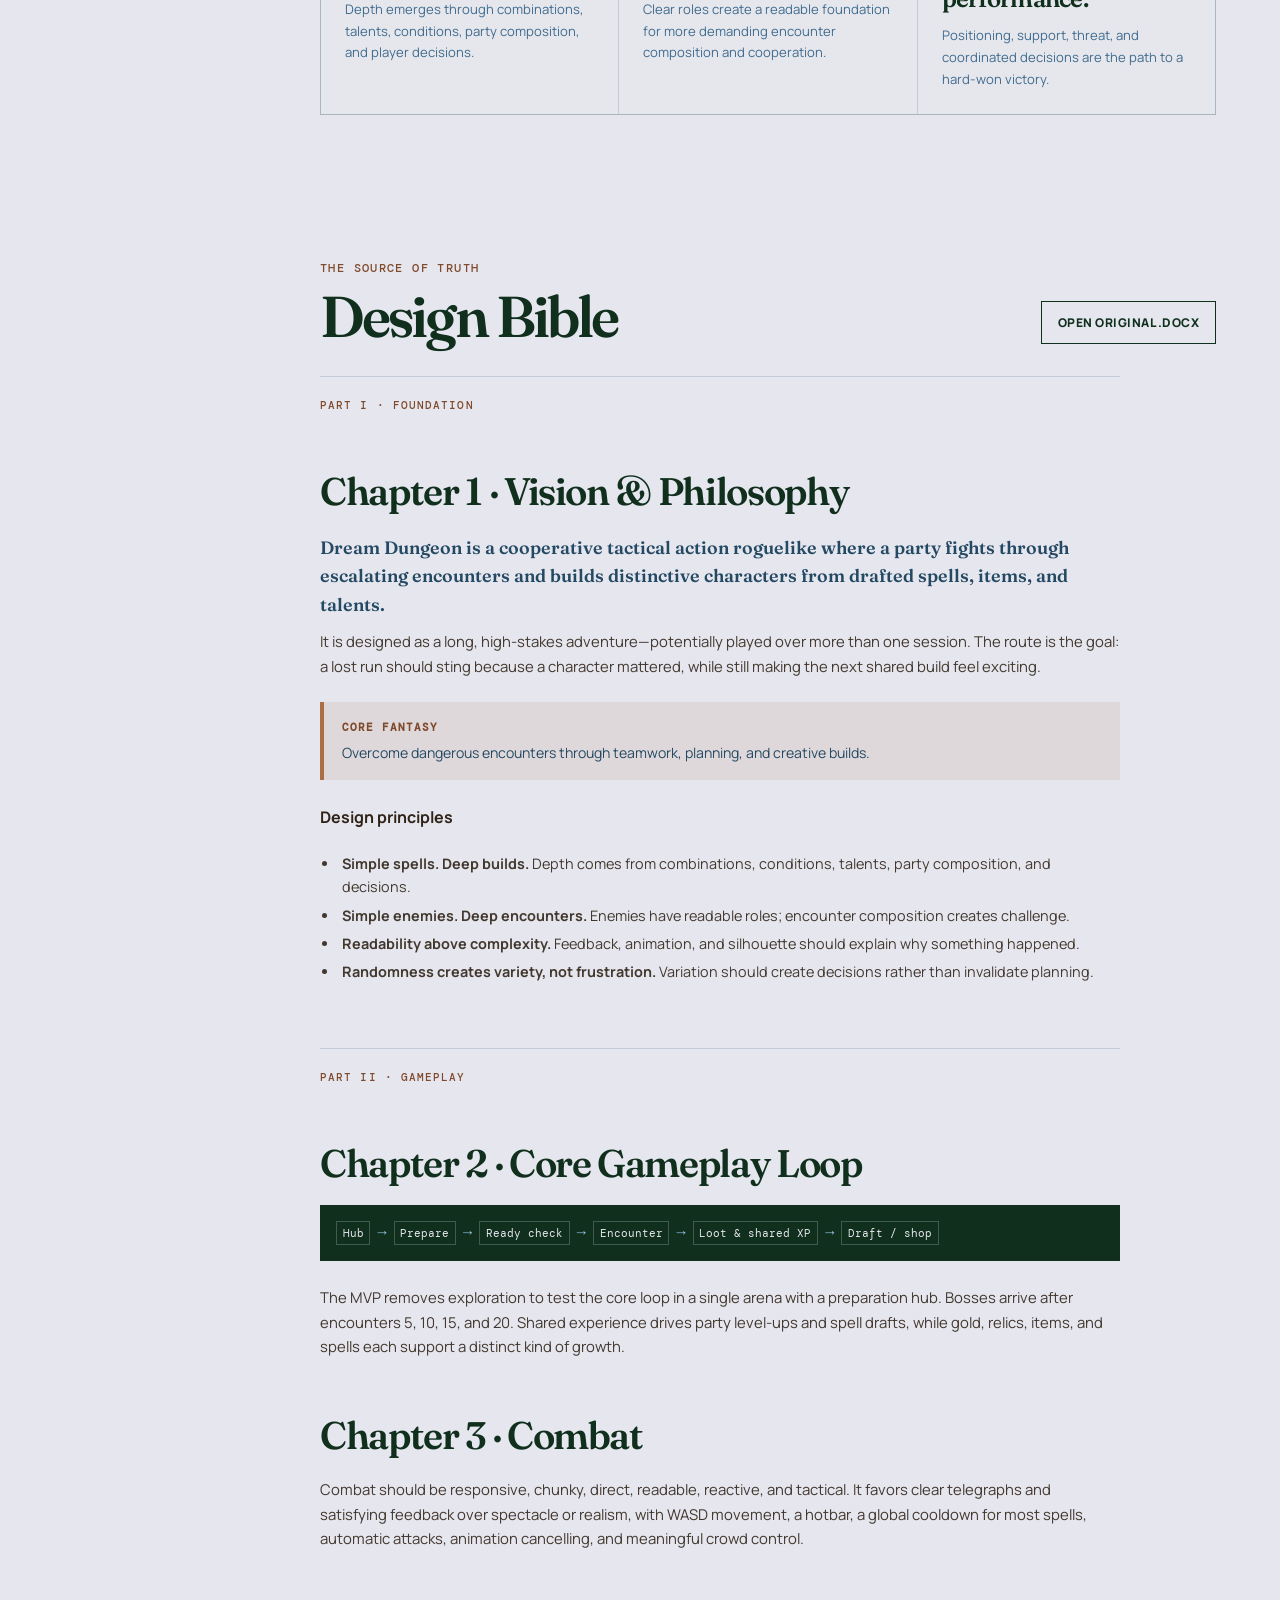
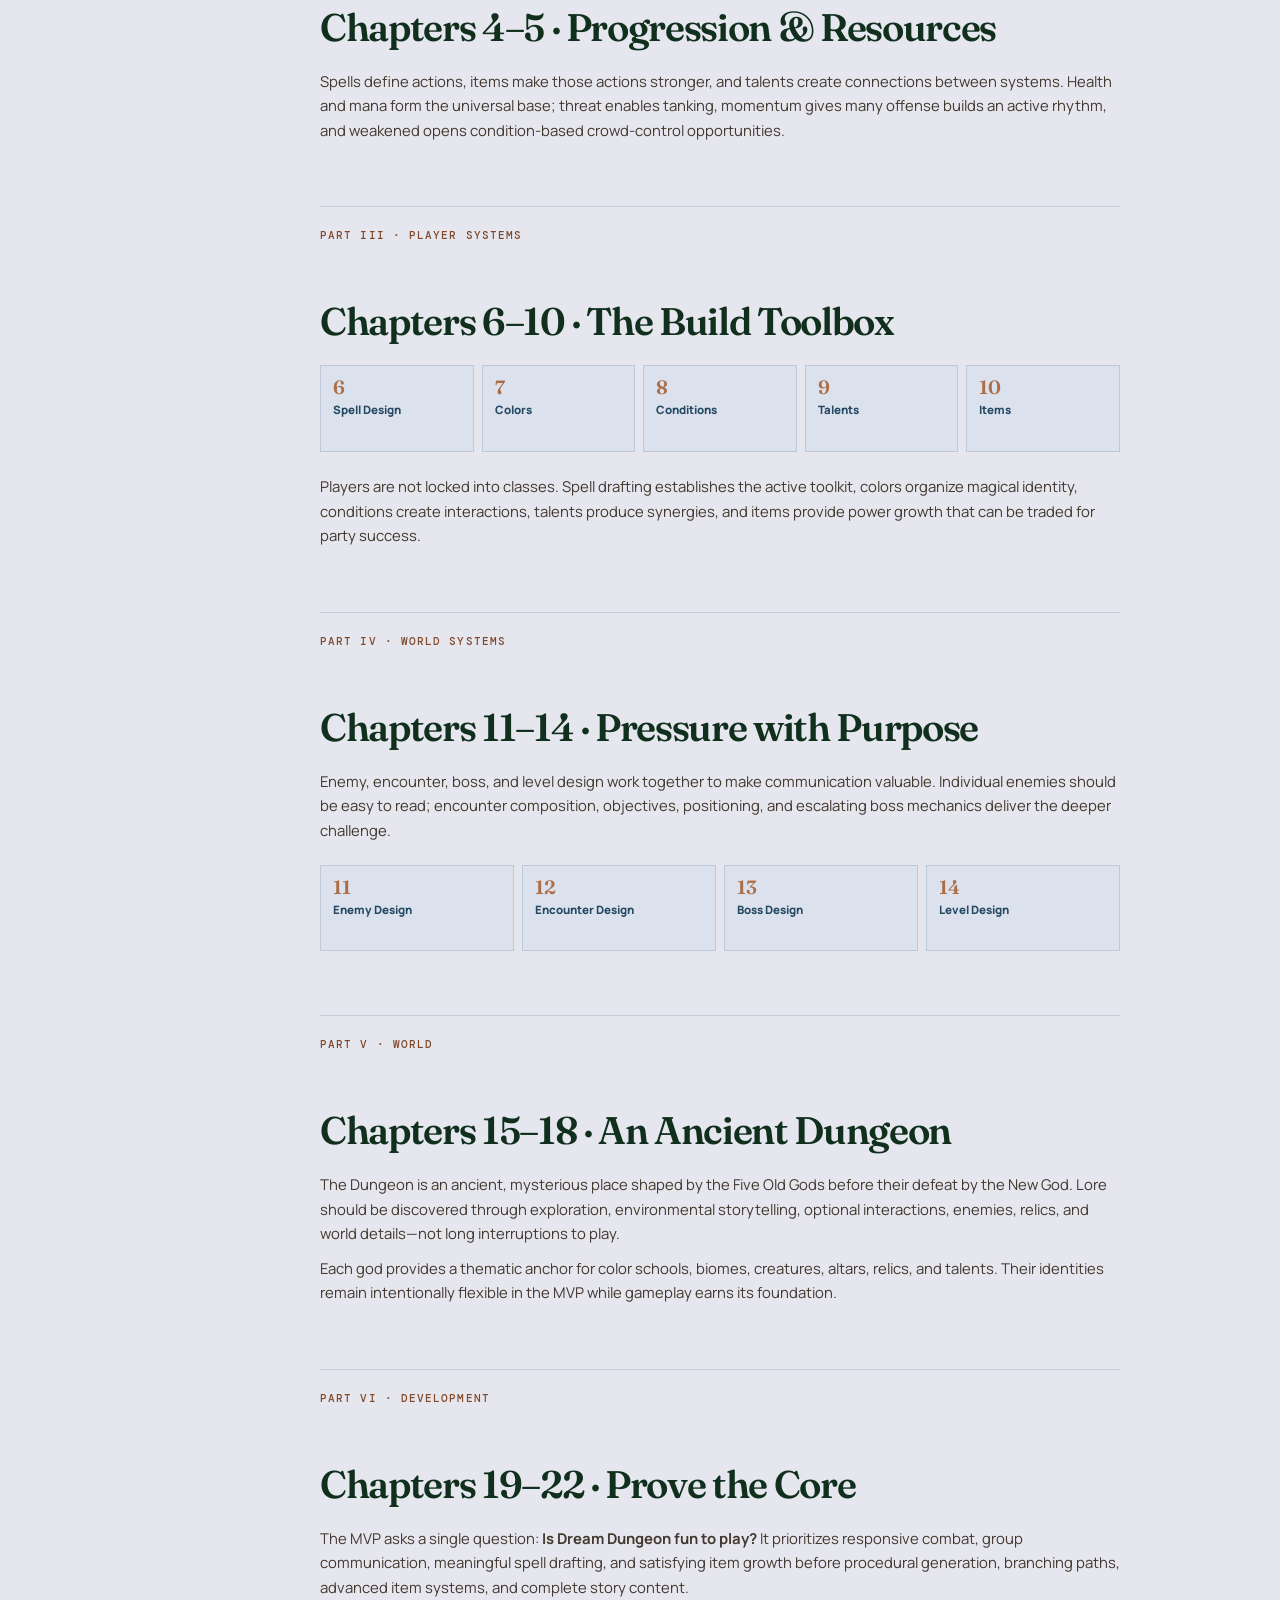
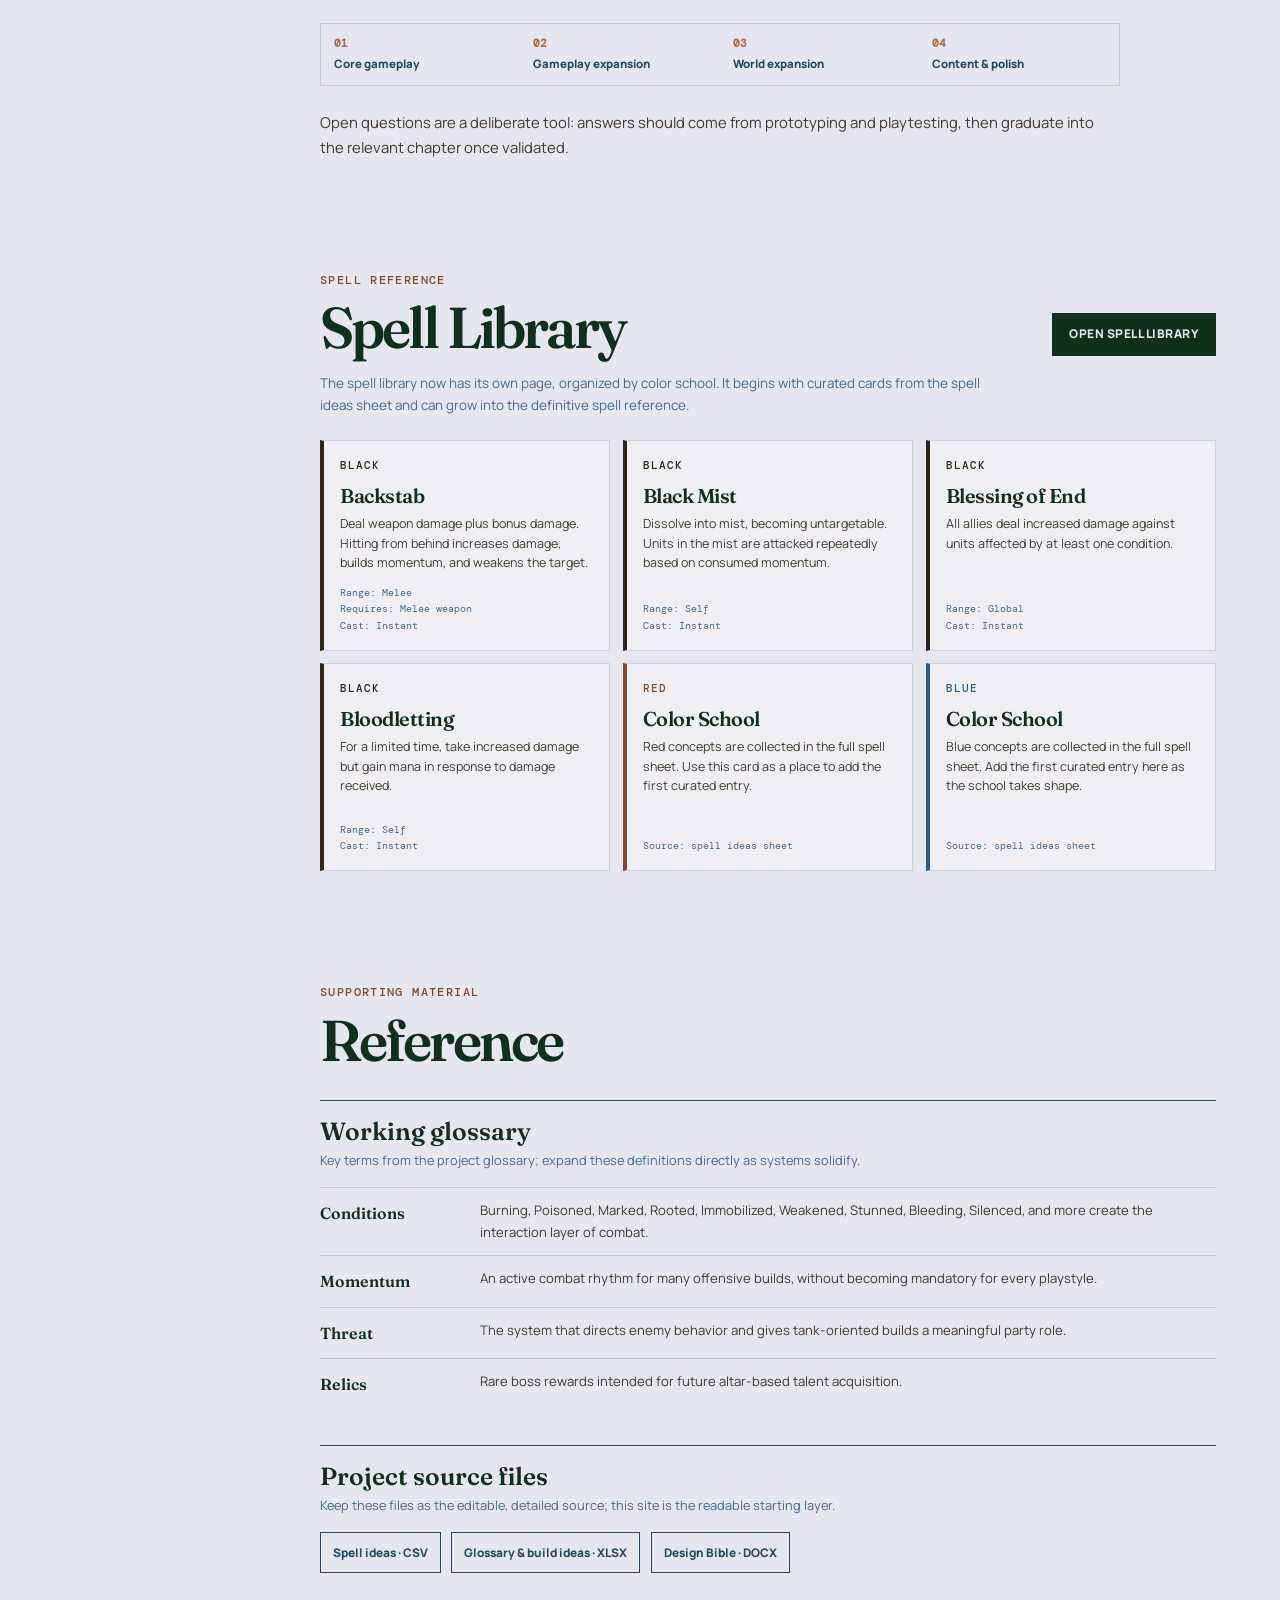
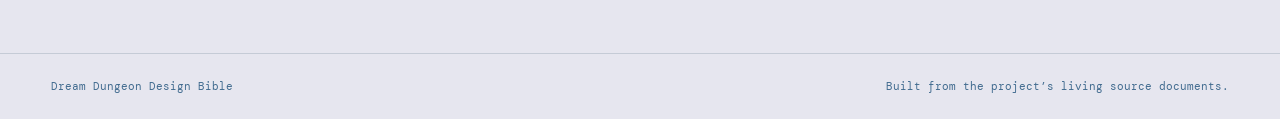
==== commit d44b4e44: "Fixed Layout" ====
--- a/index.html
+++ b/index.html
@@ -21,7 +21,7 @@
       </a>
       <nav class="header-nav" aria-label="Primary navigation">
         <a href="#design-bible">Bible</a>
-        <a href="#spells">Spells</a>
+        <a href="spells.html">Spells</a>
         <a href="#reference">Reference</a>
       </nav>
       <button class="menu-toggle" type="button" aria-expanded="false" aria-controls="sidebar">Menu</button>
@@ -43,7 +43,7 @@
           <a href="#world">Ch. 15–18 · Setting, Lore, Gods, Story</a>
           <a class="part-link" href="#development">VI · Development</a>
           <a href="#development">Ch. 19–22 · MVP, Roadmap, Questions, Ideas</a>
-          <a class="part-link" href="#spells">Spell library</a>
+          <a class="part-link" href="spells.html">Spell library</a>
           <a class="part-link" href="#reference">Reference files</a>
         </nav>
         <p class="sidebar-note">A living reference. Mechanics marked Prototype are expected to evolve through playtesting.</p>
@@ -56,7 +56,7 @@
           <p class="hero-copy">A cooperative tactical action roguelike built around communication, meaningful builds, and dangerous shared adventures.</p>
           <div class="hero-actions">
             <a class="button button-primary" href="#design-bible">Read the bible <span aria-hidden="true">↓</span></a>
-            <a class="button button-secondary" href="#spells">Browse spells</a>
+            <a class="button button-secondary" href="spells.html">Browse spells</a>
           </div>
         </section>
 
@@ -132,9 +132,9 @@
         <section id="spells" class="wiki-section spell-section" aria-labelledby="spells-title">
           <div class="section-heading">
             <div><p class="eyebrow">Spell reference</p><h2 id="spells-title">Spell Library</h2></div>
-            <a class="button button-secondary" href="Spell_Ideas_Latest%20-%20Spells.csv">Open spell .csv</a>
+            <a class="button button-primary" href="spells.html">Open spell library</a>
           </div>
-          <p class="section-intro">A hand-picked starting set from the spell ideas sheet. The full, editable source contains 154 spell concepts across the project’s color schools.</p>
+          <p class="section-intro">The spell library now has its own page, organized by color school. It begins with curated cards from the spell ideas sheet and can grow into the definitive spell reference.</p>
           <div class="spell-grid">
             <article class="spell-card" style="--spell-color:#302317"><span class="spell-color">Black</span><h3>Backstab</h3><p class="spell-effect">Deal weapon damage plus bonus damage. Hitting from behind increases damage, builds momentum, and weakens the target.</p><p class="spell-meta"><span>Range: Melee</span><span>Requires: Melee weapon</span><span>Cast: Instant</span></p></article>
             <article class="spell-card" style="--spell-color:#302317"><span class="spell-color">Black</span><h3>Black Mist</h3><p class="spell-effect">Dissolve into mist, becoming untargetable. Units in the mist are attacked repeatedly based on consumed momentum.</p><p class="spell-meta"><span>Range: Self</span><span>Cast: Instant</span></p></article>
--- a/styles.css
+++ b/styles.css
@@ -40,8 +40,8 @@
 .header-nav a:hover { color: var(--rust); }
 .menu-toggle { display: none; border: 1px solid var(--water); color: var(--water); background: transparent; border-radius: 2px; padding: .35rem .65rem; font-size: .78rem; font-weight: 700; }
 
-.shell { display: grid; grid-template-columns: 16rem minmax(0, 1fr); max-width: 96rem; margin: 0 auto; }
-.sidebar { padding: 3.5rem 1.5rem 2rem max(1.25rem, calc((100vw - 96rem) / 2)); border-right: 1px solid var(--line); position: sticky; height: calc(100vh - 4.5rem); top: 4.5rem; overflow: auto; }
+.shell { max-width: 96rem; margin: 0 auto; padding-left: 16rem; }
+.sidebar { width: 16rem; padding: 3.5rem 1.5rem 2rem; border-right: 1px solid var(--line); background: var(--cloud); position: fixed; left: max(0px, calc((100vw - 96rem) / 2)); top: 4.5rem; bottom: 0; overflow: auto; }
 .sidebar-heading { display: flex; align-items: baseline; justify-content: space-between; color: var(--water); font-size: .7rem; font-weight: 800; text-transform: uppercase; letter-spacing: .08em; }
 .version { font-family: var(--mono); font-size: .66rem; color: var(--warm); }
 .chapter-nav { margin: 1rem 0 2rem; display: grid; gap: .15rem; }
@@ -124,6 +124,25 @@
 .spell-meta { margin: auto 0 0; padding-top: .8rem; color: var(--atmosphere); font-family: var(--mono); font-size: .63rem; line-height: 1.6; }
 .spell-meta span { display: block; }
 .section-intro { max-width: 42rem; margin: -1rem 0 1.5rem; color: var(--atmosphere); font-size: .84rem; }
+.spell-page-hero { min-height: 23rem; padding: clamp(4rem, 9vw, 7rem) 0 3rem; border-bottom: 1px solid var(--line); }
+.spell-page-hero h1 { margin: 0; color: var(--forest); font: 600 clamp(3.5rem, 8vw, 6.8rem)/.86 var(--display); letter-spacing: -.06em; }
+.spell-page-hero h1 em { color: var(--atmosphere); font-weight: 600; }
+.spell-page-hero > p:not(.eyebrow) { max-width: 41rem; margin: 1.8rem 0; color: var(--water); font-size: 1.04rem; }
+.school-section { margin: 5rem 0; scroll-margin-top: 5rem; }
+.school-heading { display: flex; justify-content: space-between; gap: 2rem; align-items: end; margin-bottom: 1.35rem; padding-bottom: 1rem; border-bottom: 2px solid var(--school-color); }
+.school-heading h2 { margin: 0; color: var(--forest); font: 600 clamp(2.2rem, 4vw, 3.7rem)/.9 var(--display); letter-spacing: -.05em; }
+.school-heading > p { max-width: 22rem; margin: 0; color: var(--atmosphere); font-size: .82rem; }
+.school-section .spell-card { --spell-color: var(--school-color); }
+.school-section .spell-color { color: var(--school-color); }
+.school-black { --school-color: var(--earth); }
+.school-blue { --school-color: var(--flowers); }
+.school-green { --school-color: var(--teal); }
+.school-red { --school-color: var(--rust); }
+.school-white { --school-color: var(--atmosphere); }
+.school-neutral { --school-color: var(--ochre); }
+.spell-source { max-width: 45rem; margin: 6rem 0 2rem; padding: 2rem; background: rgba(147,193,232,.15); border: 1px solid var(--line); }
+.spell-source h2 { margin: 0 0 .7rem; color: var(--forest); font: 600 2.1rem/1 var(--display); }
+.spell-source > p:not(.eyebrow) { color: var(--water); font-size: .86rem; }
 
 .reference-content { display: grid; gap: 2.25rem; }
 .reference-panel { border-top: 1px solid var(--water); padding-top: 1rem; overflow-x: auto; }
@@ -144,8 +163,8 @@
 .sr-only { position: absolute; width: 1px; height: 1px; overflow: hidden; clip: rect(0,0,0,0); white-space: nowrap; }
 
 @media (max-width: 820px) {
-  .shell { display: block; }
-  .sidebar { display: none; position: fixed; z-index: 9; top: 4.5rem; left: 0; right: 0; height: auto; max-height: calc(100vh - 4.5rem); padding: 1.5rem; background: var(--cloud); border-bottom: 1px solid var(--line); border-right: 0; }
+  .shell { display: block; padding-left: 0; }
+  .sidebar { display: none; z-index: 9; width: auto; top: 4.5rem; left: 0; right: 0; bottom: auto; height: auto; max-height: calc(100vh - 4.5rem); padding: 1.5rem; background: var(--cloud); border-bottom: 1px solid var(--line); border-right: 0; }
   .sidebar.is-open { display: block; }
   .menu-toggle { display: inline-block; }
   .header-nav { display: none; }
@@ -156,6 +175,7 @@
   .section-heading { align-items: start; flex-direction: column; }
   .search-box { width: 100%; }
   .roadmap { grid-template-columns: repeat(2, 1fr); }
+  .school-heading { align-items: start; flex-direction: column; gap: .6rem; }
   .site-footer { display: grid; }
 }
 
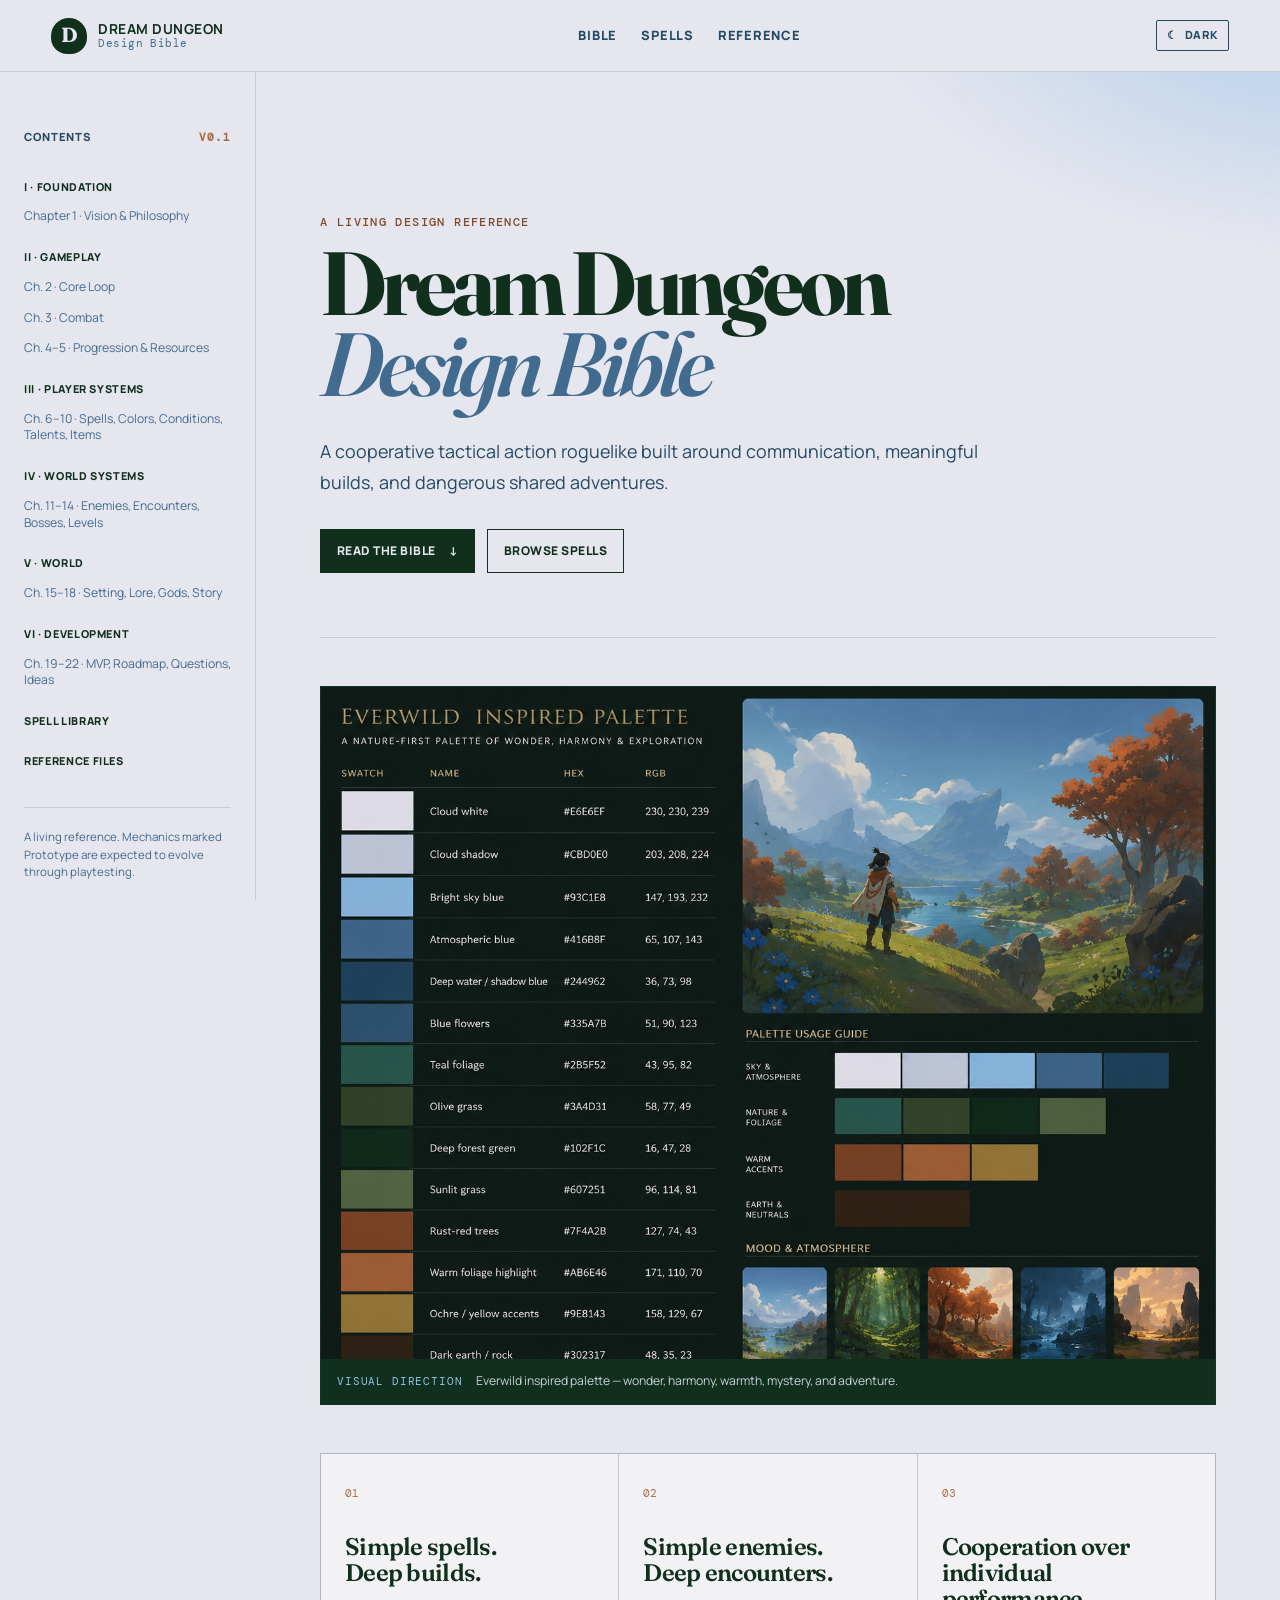
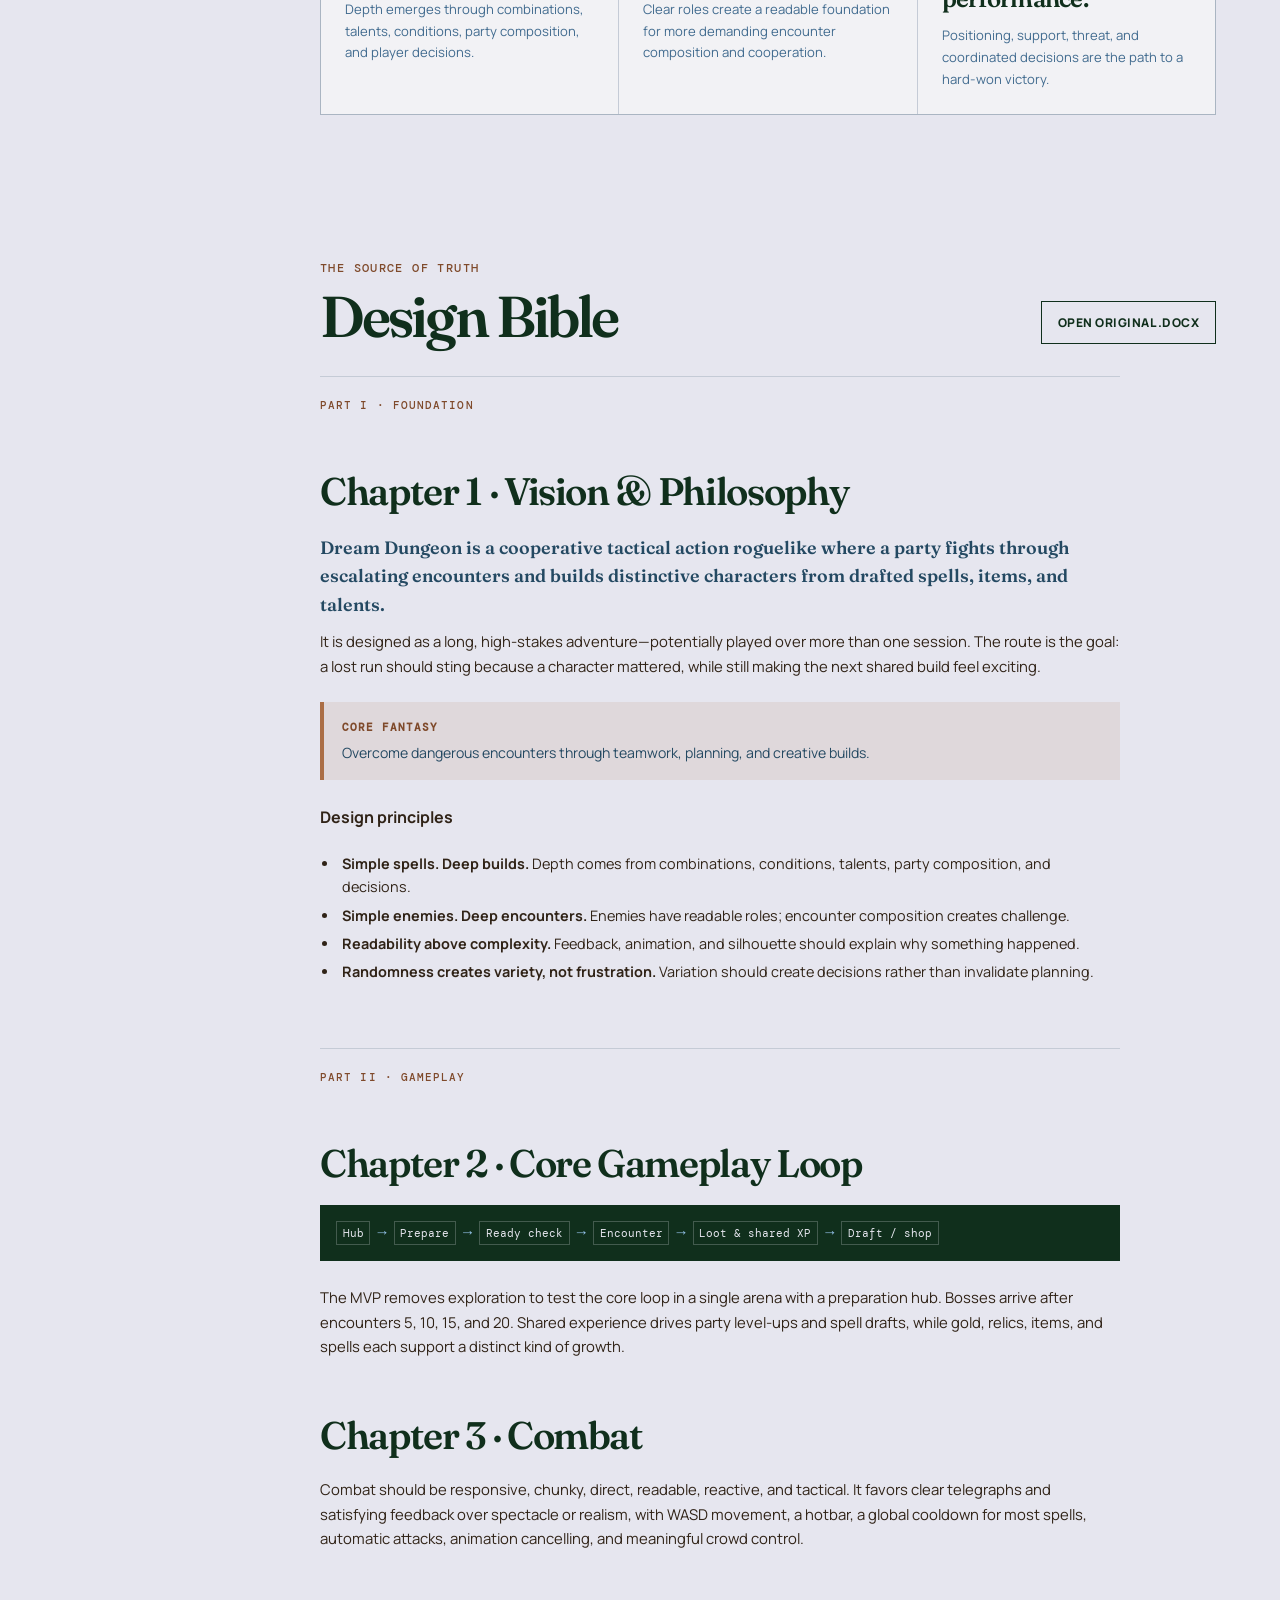
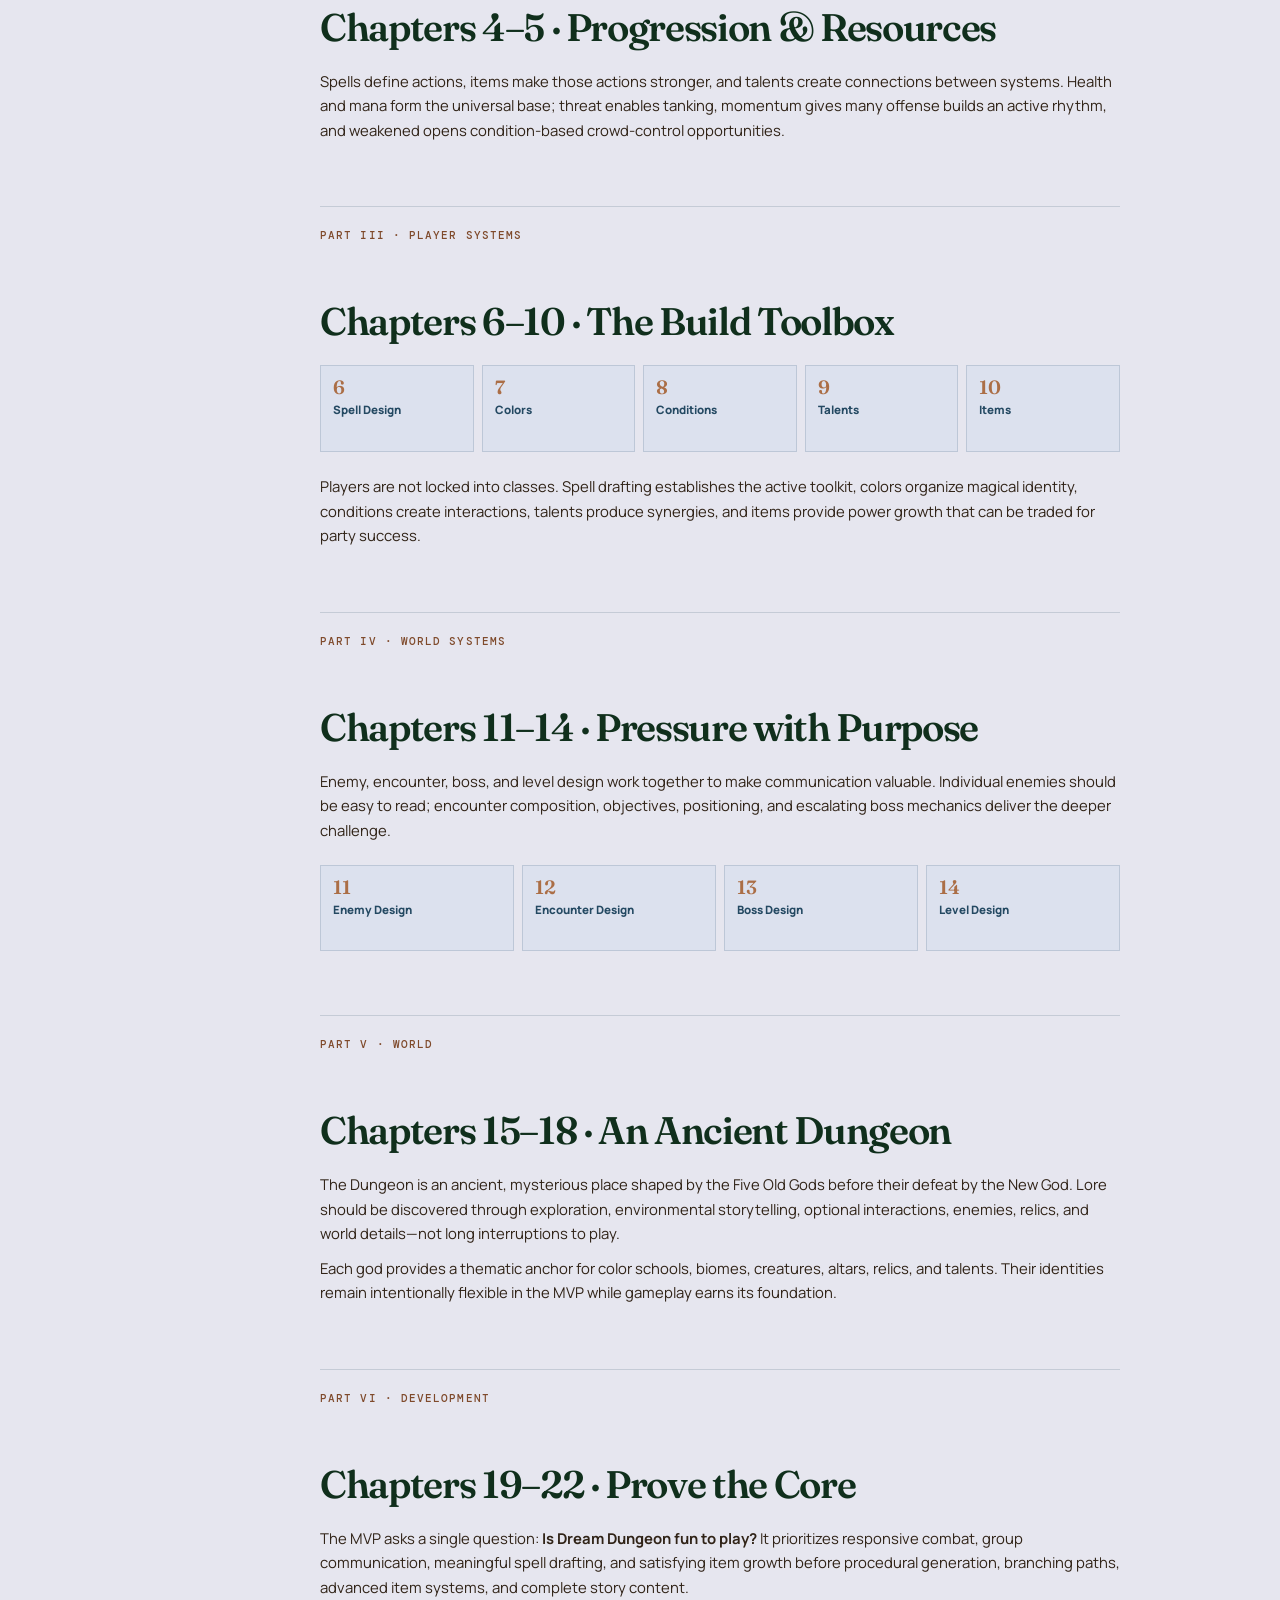
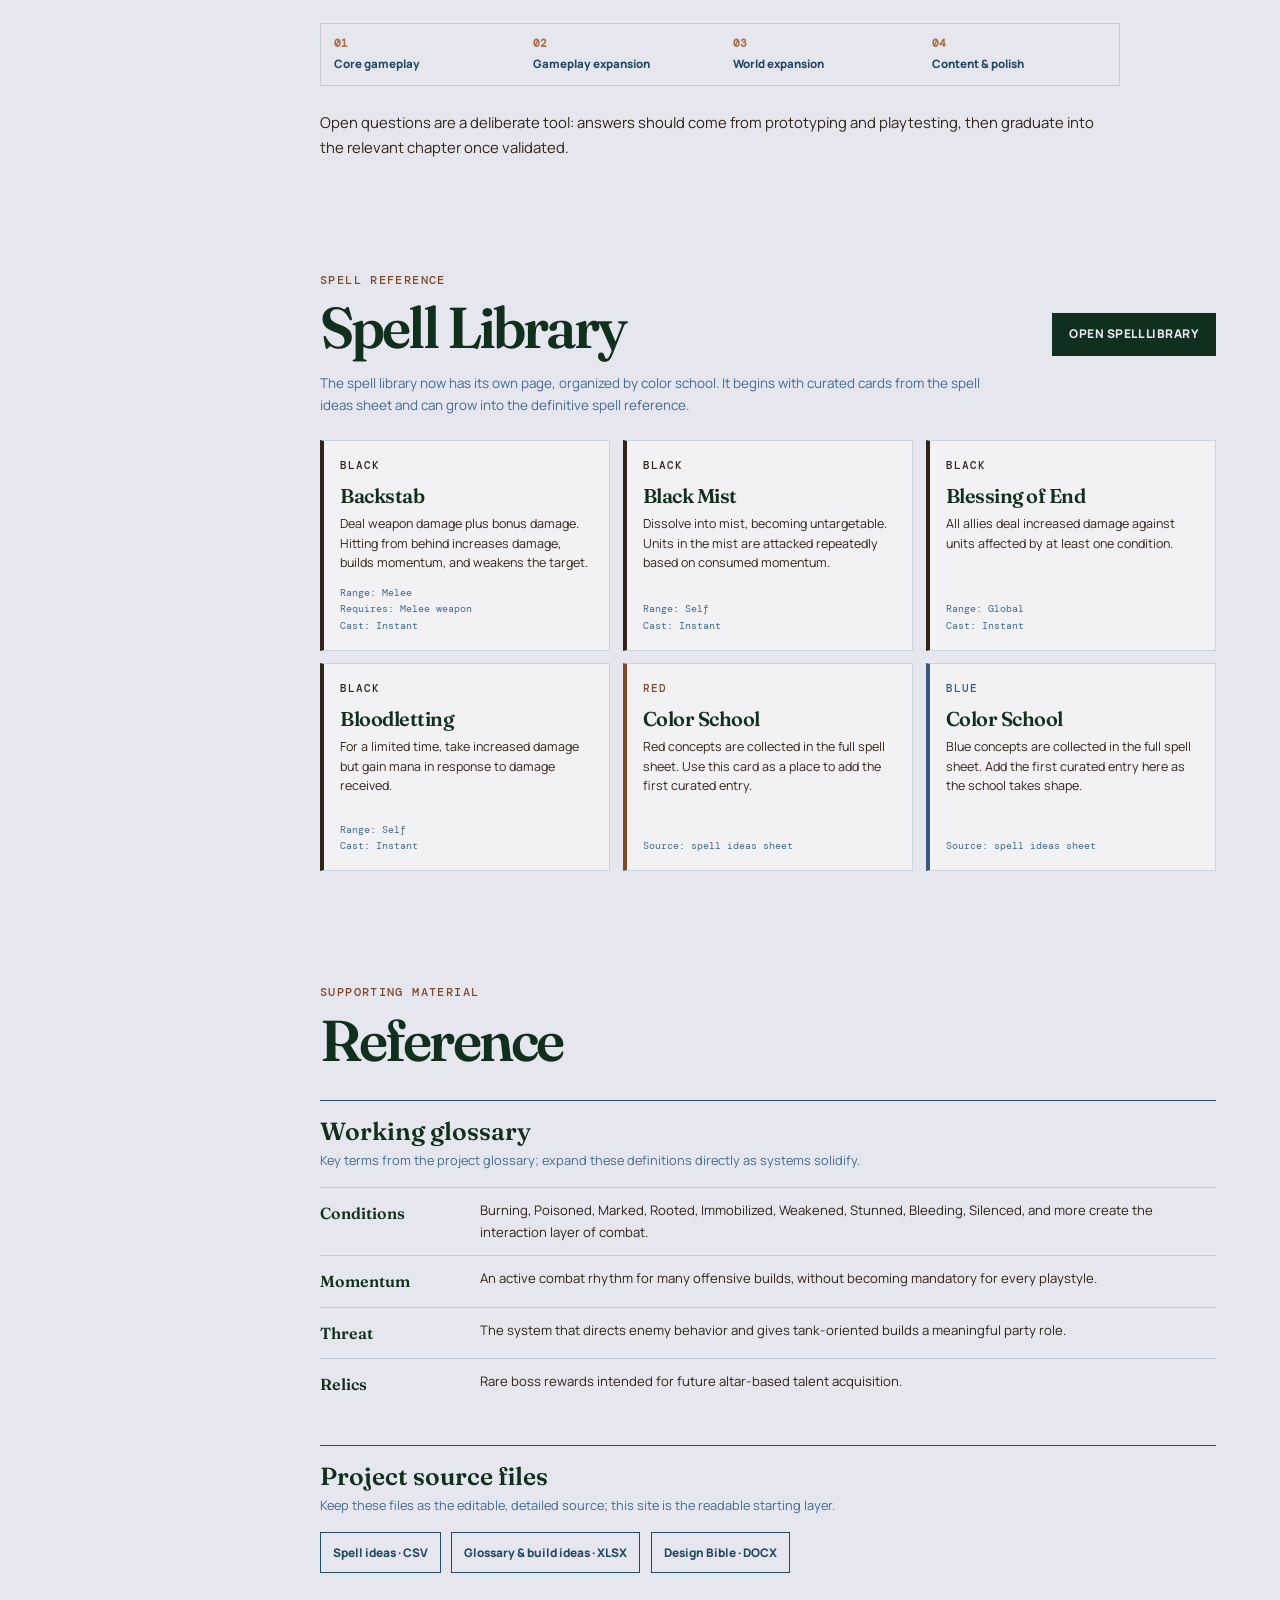
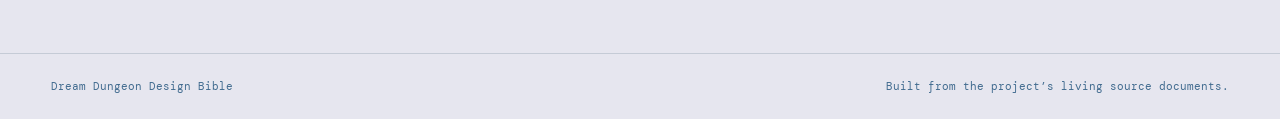
==== commit 7413afe3: "Dark Mode" ====
--- a/index.html
+++ b/index.html
@@ -24,6 +24,7 @@
         <a href="spells.html">Spells</a>
         <a href="#reference">Reference</a>
       </nav>
+      <button class="theme-toggle" type="button" aria-label="Switch color theme" aria-pressed="false"><span aria-hidden="true">☾</span><span class="theme-label">Dark</span></button>
       <button class="menu-toggle" type="button" aria-expanded="false" aria-controls="sidebar">Menu</button>
     </header>
 
--- a/styles.css
+++ b/styles.css
@@ -18,6 +18,49 @@
   --display: "Fraunces", Georgia, serif;
   --body: "Manrope", Arial, sans-serif;
   --mono: "DM Mono", monospace;
+  color-scheme: light;
+}
+
+:root[data-theme="dark"] {
+  --cloud: #102F1C;
+  --cloud-shadow: #244962;
+  --sky: #93C1E8;
+  --atmosphere: #93C1E8;
+  --water: #CBD0E0;
+  --flowers: #93C1E8;
+  --teal: #2B5F52;
+  --olive: #3A4D31;
+  --forest: #E6E6EF;
+  --grass: #607251;
+  --rust: #AB6E46;
+  --warm: #AB6E46;
+  --ochre: #9E8143;
+  --earth: #E6E6EF;
+  --paper: #173524;
+  --line: rgba(203, 208, 224, .2);
+  color-scheme: dark;
+}
+
+@media (prefers-color-scheme: dark) {
+  :root:not([data-theme]) {
+    --cloud: #102F1C;
+    --cloud-shadow: #244962;
+    --sky: #93C1E8;
+    --atmosphere: #93C1E8;
+    --water: #CBD0E0;
+    --flowers: #93C1E8;
+    --teal: #2B5F52;
+    --olive: #3A4D31;
+    --forest: #E6E6EF;
+    --grass: #607251;
+    --rust: #AB6E46;
+    --warm: #AB6E46;
+    --ochre: #9E8143;
+    --earth: #E6E6EF;
+    --paper: #173524;
+    --line: rgba(203, 208, 224, .2);
+    color-scheme: dark;
+  }
 }
 
 * { box-sizing: border-box; }
@@ -29,7 +72,7 @@
 .skip-link:focus { left: .5rem; top: .5rem; }
 .atmosphere { position: fixed; z-index: -1; inset: 0; pointer-events: none; background: radial-gradient(50rem 30rem at 105% -5%, rgba(147,193,232,.75), transparent 62%), radial-gradient(40rem 34rem at -12% 18%, rgba(96,114,81,.22), transparent 65%); }
 
-.site-header { height: 4.5rem; display: flex; align-items: center; justify-content: space-between; gap: 2rem; padding: 0 clamp(1.25rem, 4vw, 4rem); background: rgba(230,230,239,.88); backdrop-filter: blur(14px); border-bottom: 1px solid var(--line); position: sticky; top: 0; z-index: 10; }
+.site-header { height: 4.5rem; display: flex; align-items: center; justify-content: space-between; gap: 1rem; padding: 0 clamp(1.25rem, 4vw, 4rem); background: var(--cloud); backdrop-filter: blur(14px); border-bottom: 1px solid var(--line); position: sticky; top: 0; z-index: 10; }
 .brand { text-decoration: none; display: inline-flex; align-items: center; gap: .7rem; line-height: 1.1; color: var(--forest); }
 .brand-mark { display: grid; place-items: center; width: 2.25rem; height: 2.25rem; border-radius: 50% 50% 45% 45%; color: var(--cloud); background: var(--forest); font-family: var(--display); font-weight: 700; font-size: 1.28rem; }
 .brand strong, .brand small { display: block; }
@@ -38,6 +81,8 @@
 .header-nav { display: flex; gap: 1.5rem; font-size: .8rem; font-weight: 800; text-transform: uppercase; letter-spacing: .06em; color: var(--water); }
 .header-nav a { text-decoration: none; }
 .header-nav a:hover { color: var(--rust); }
+.theme-toggle { display: inline-flex; align-items: center; gap: .45rem; border: 1px solid var(--water); background: transparent; color: var(--water); border-radius: 2px; padding: .35rem .65rem; cursor: pointer; font-size: .7rem; font-weight: 800; letter-spacing: .04em; text-transform: uppercase; }
+.theme-toggle:hover { color: var(--cloud); background: var(--water); }
 .menu-toggle { display: none; border: 1px solid var(--water); color: var(--water); background: transparent; border-radius: 2px; padding: .35rem .65rem; font-size: .78rem; font-weight: 700; }
 
 .shell { max-width: 96rem; margin: 0 auto; padding-left: 16rem; }
@@ -62,13 +107,13 @@
 .button-primary:hover { background: var(--teal); }
 .button-secondary { color: var(--forest); }
 .button-secondary:hover { background: rgba(147,193,232,.22); }
-.palette-reference { margin: 3rem 0 0; border: 1px solid var(--line); background: var(--forest); }
+.palette-reference { margin: 3rem 0 0; border: 1px solid var(--line); background: #102F1C; }
 .palette-reference img { display: block; width: 100%; max-height: 42rem; object-fit: cover; object-position: top; }
-.palette-reference figcaption { padding: .8rem 1rem; color: var(--cloud-shadow); font-size: .76rem; }
-.palette-reference figcaption span { margin-right: .7rem; color: var(--sky); font-family: var(--mono); font-size: .66rem; letter-spacing: .08em; text-transform: uppercase; }
+.palette-reference figcaption { padding: .8rem 1rem; color: #CBD0E0; font-size: .76rem; }
+.palette-reference figcaption span { margin-right: .7rem; color: #93C1E8; font-family: var(--mono); font-size: .66rem; letter-spacing: .08em; text-transform: uppercase; }
 
 .principles { display: grid; grid-template-columns: repeat(3, 1fr); gap: 1px; margin: 3rem 0 7rem; border: 1px solid var(--line); background: var(--line); }
-.principles article { min-height: 15rem; padding: 1.5rem; background: rgba(242,242,245,.7); }
+.principles article { min-height: 15rem; padding: 1.5rem; background: var(--paper); }
 .principles span { color: var(--warm); font-family: var(--mono); font-size: .7rem; }
 .principles h2 { margin: 1.8rem 0 .8rem; color: var(--forest); font: 600 1.5rem/1.1 var(--display); letter-spacing: -.03em; }
 .principles p { margin: 0; color: var(--atmosphere); font-size: .82rem; line-height: 1.65; }
@@ -77,7 +122,7 @@
 .section-heading { display: flex; justify-content: space-between; gap: 1.5rem; align-items: end; margin-bottom: 2rem; }
 .section-heading h2 { margin: 0; font: 600 clamp(2.3rem, 4.5vw, 4rem)/.95 var(--display); letter-spacing: -.05em; color: var(--forest); }
 .search-box { display: block; width: min(100%, 23rem); }
-.search-box input { width: 100%; border: 1px solid var(--line); border-radius: 0; background: rgba(242,242,245,.76); color: var(--earth); padding: .72rem .85rem; outline-color: var(--atmosphere); font-size: .82rem; }
+.search-box input { width: 100%; border: 1px solid var(--line); border-radius: 0; background: var(--paper); color: var(--earth); padding: .72rem .85rem; outline-color: var(--atmosphere); font-size: .82rem; }
 .search-status { min-height: 1.3rem; margin: -1.2rem 0 .5rem; color: var(--rust); font-size: .74rem; }
 .loading { color: var(--atmosphere); font-family: var(--mono); font-size: .8rem; }
 
@@ -86,9 +131,9 @@
 .document-chapter { margin: 3.5rem 0 1.3rem; color: var(--forest); font: 600 clamp(1.7rem, 3vw, 2.45rem)/1.08 var(--display); letter-spacing: -.035em; }
 .document-heading { margin: 2rem 0 .8rem; color: var(--water); font: 700 1.16rem/1.25 var(--body); }
 .document-subheading { margin: 1.6rem 0 .5rem; color: var(--teal); font-size: .92rem; font-weight: 800; }
-.bible-content p { margin: .6rem 0; color: #42382e; font-size: .93rem; }
+.bible-content p { margin: .6rem 0; color: var(--earth); font-size: .93rem; }
 .bible-content .document-title { margin: 0 0 1.5rem; font: 600 2.1rem/1.05 var(--display); color: var(--forest); }
-.bible-content ul { margin: .5rem 0 1rem; padding-left: 1.2rem; color: #42382e; font-size: .9rem; }
+.bible-content ul { margin: .5rem 0 1rem; padding-left: 1.2rem; color: var(--earth); font-size: .9rem; }
 .bible-content li { padding-left: .2rem; margin: .28rem 0; }
 .match { background: rgba(158,129,67,.25); border-radius: 2px; padding: 0 .12em; }
 .wiki-entry { margin: 4rem 0; padding-top: 1.25rem; border-top: 1px solid var(--line); }
@@ -113,14 +158,14 @@
 .spell-controls { display: grid; gap: 1rem; margin-bottom: 1.4rem; }
 .spell-controls .search-box { width: 100%; }
 .filter-group { display: flex; flex-wrap: wrap; gap: .45rem; }
-.filter { border: 1px solid var(--line); background: rgba(242,242,245,.65); color: var(--water); border-radius: 99px; padding: .35rem .7rem; cursor: pointer; font-size: .7rem; font-weight: 800; text-transform: capitalize; }
+.filter { border: 1px solid var(--line); background: var(--paper); color: var(--water); border-radius: 99px; padding: .35rem .7rem; cursor: pointer; font-size: .7rem; font-weight: 800; text-transform: capitalize; }
 .filter:hover, .filter[aria-pressed="true"] { color: var(--cloud); background: var(--forest); border-color: var(--forest); }
 .record-count { margin: 0; color: var(--atmosphere); font-family: var(--mono); font-size: .74rem; white-space: nowrap; }
 .spell-grid { display: grid; grid-template-columns: repeat(auto-fill, minmax(15rem, 1fr)); gap: .8rem; }
-.spell-card { padding: 1rem; background: rgba(242,242,245,.75); border: 1px solid var(--line); border-left: .3rem solid var(--spell-color, var(--atmosphere)); min-height: 13rem; display: flex; flex-direction: column; }
+.spell-card { padding: 1rem; background: var(--paper); border: 1px solid var(--line); border-left: .3rem solid var(--spell-color, var(--atmosphere)); min-height: 13rem; display: flex; flex-direction: column; }
 .spell-card h3 { margin: .65rem 0 .45rem; color: var(--forest); font: 600 1.25rem/1.1 var(--display); letter-spacing: -.025em; }
 .spell-color { color: var(--spell-color, var(--atmosphere)); font-family: var(--mono); font-size: .66rem; font-weight: 500; text-transform: uppercase; letter-spacing: .1em; }
-.spell-effect { margin: 0; color: #42382e; font-size: .78rem; line-height: 1.55; }
+.spell-effect { margin: 0; color: var(--earth); font-size: .78rem; line-height: 1.55; }
 .spell-meta { margin: auto 0 0; padding-top: .8rem; color: var(--atmosphere); font-family: var(--mono); font-size: .63rem; line-height: 1.6; }
 .spell-meta span { display: block; }
 .section-intro { max-width: 42rem; margin: -1rem 0 1.5rem; color: var(--atmosphere); font-size: .84rem; }
@@ -148,14 +193,14 @@
 .reference-panel { border-top: 1px solid var(--water); padding-top: 1rem; overflow-x: auto; }
 .reference-panel h3 { margin: 0 0 .25rem; color: var(--forest); font: 600 1.55rem/1.15 var(--display); }
 .reference-panel p { margin: 0 0 1rem; color: var(--atmosphere); font-size: .8rem; }
-.data-table { border-collapse: collapse; width: 100%; min-width: 34rem; font-size: .76rem; background: rgba(242,242,245,.5); }
+.data-table { border-collapse: collapse; width: 100%; min-width: 34rem; font-size: .76rem; background: var(--paper); }
 .data-table th, .data-table td { border: 1px solid var(--line); padding: .65rem .7rem; text-align: left; vertical-align: top; }
 .data-table th { background: rgba(147,193,232,.22); color: var(--water); font-size: .68rem; text-transform: uppercase; letter-spacing: .05em; }
-.data-table td { color: #42382e; }
+.data-table td { color: var(--earth); }
 .glossary-list { display: grid; gap: 0; margin: 0; }
 .glossary-list div { display: grid; grid-template-columns: 9rem 1fr; gap: 1rem; padding: .75rem 0; border-top: 1px solid var(--line); }
 .glossary-list dt { color: var(--forest); font-family: var(--display); font-weight: 600; }
-.glossary-list dd { margin: 0; color: #42382e; font-size: .82rem; }
+.glossary-list dd { margin: 0; color: var(--earth); font-size: .82rem; }
 .source-links { display: flex; flex-wrap: wrap; gap: .65rem; }
 .source-links a { padding: .6rem .75rem; border: 1px solid var(--water); color: var(--water); font-size: .74rem; font-weight: 800; text-decoration: none; }
 .source-links a:hover { color: var(--cloud); background: var(--water); }
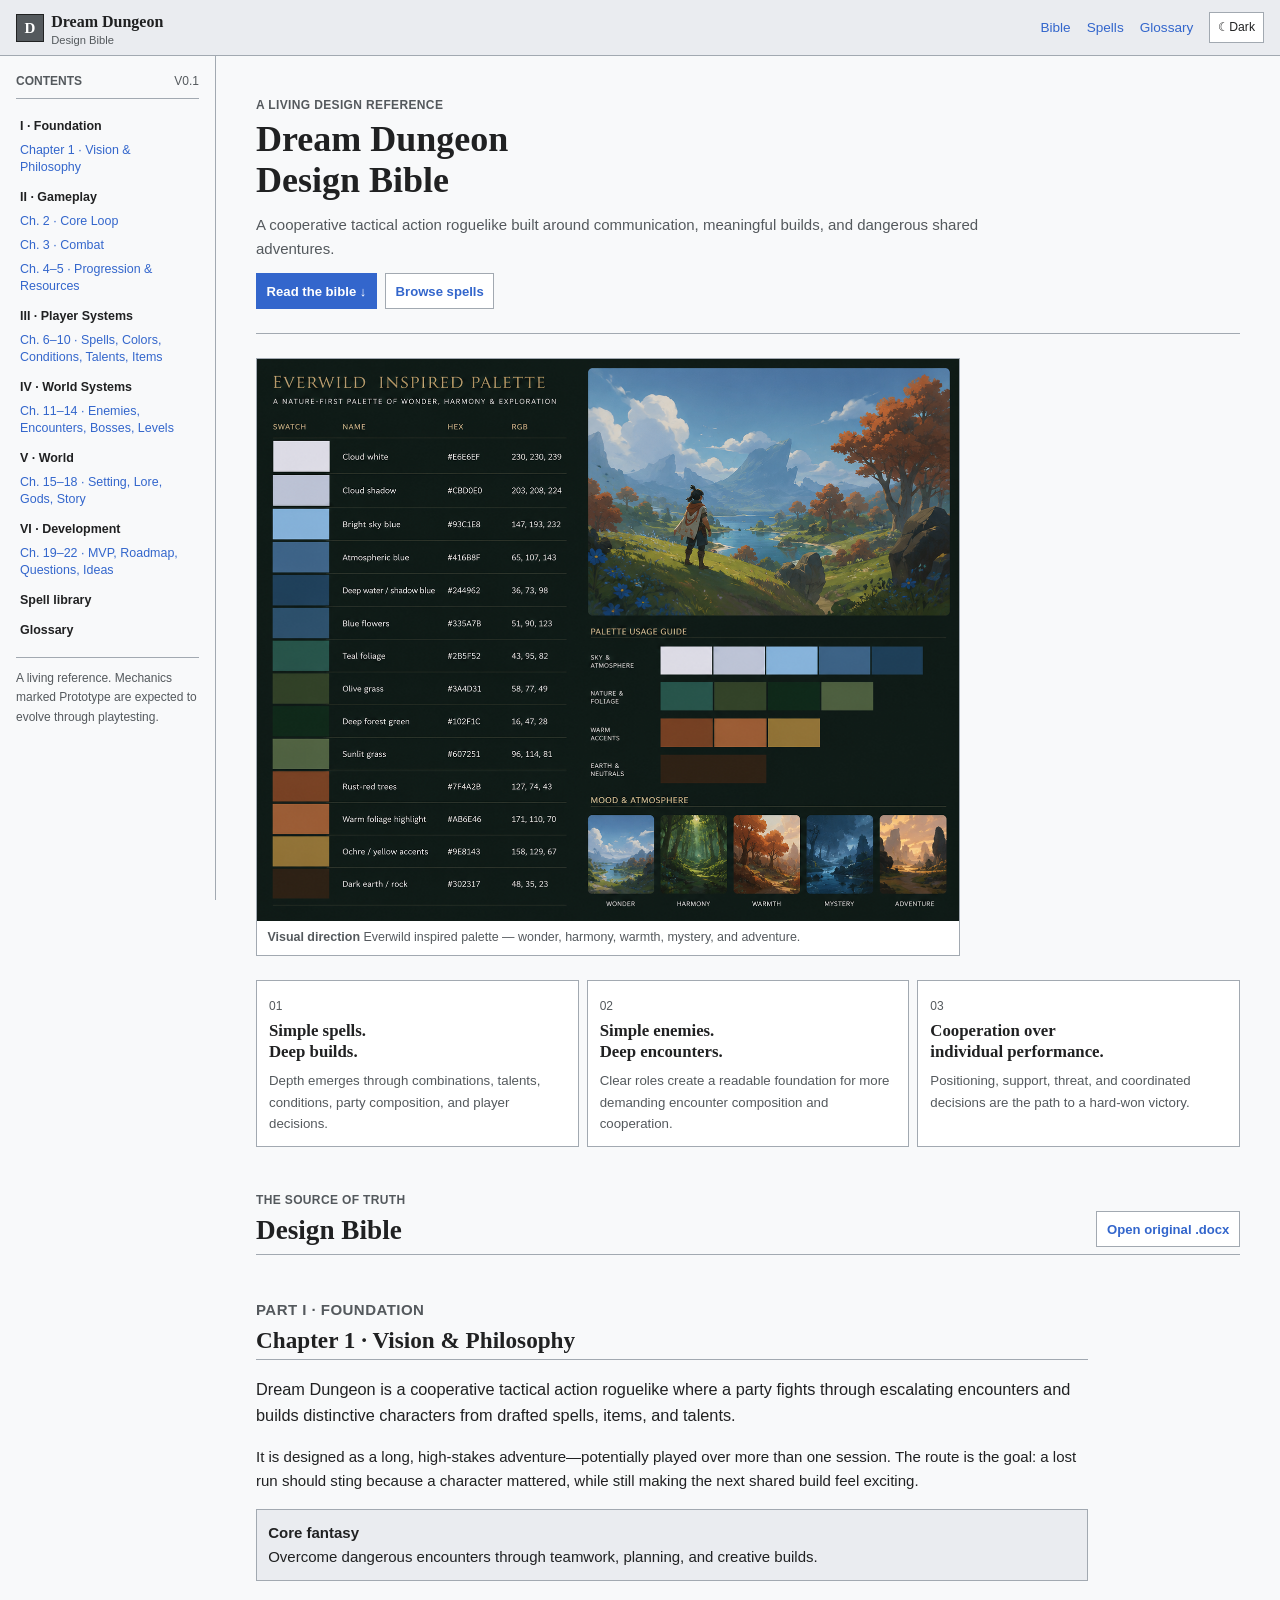
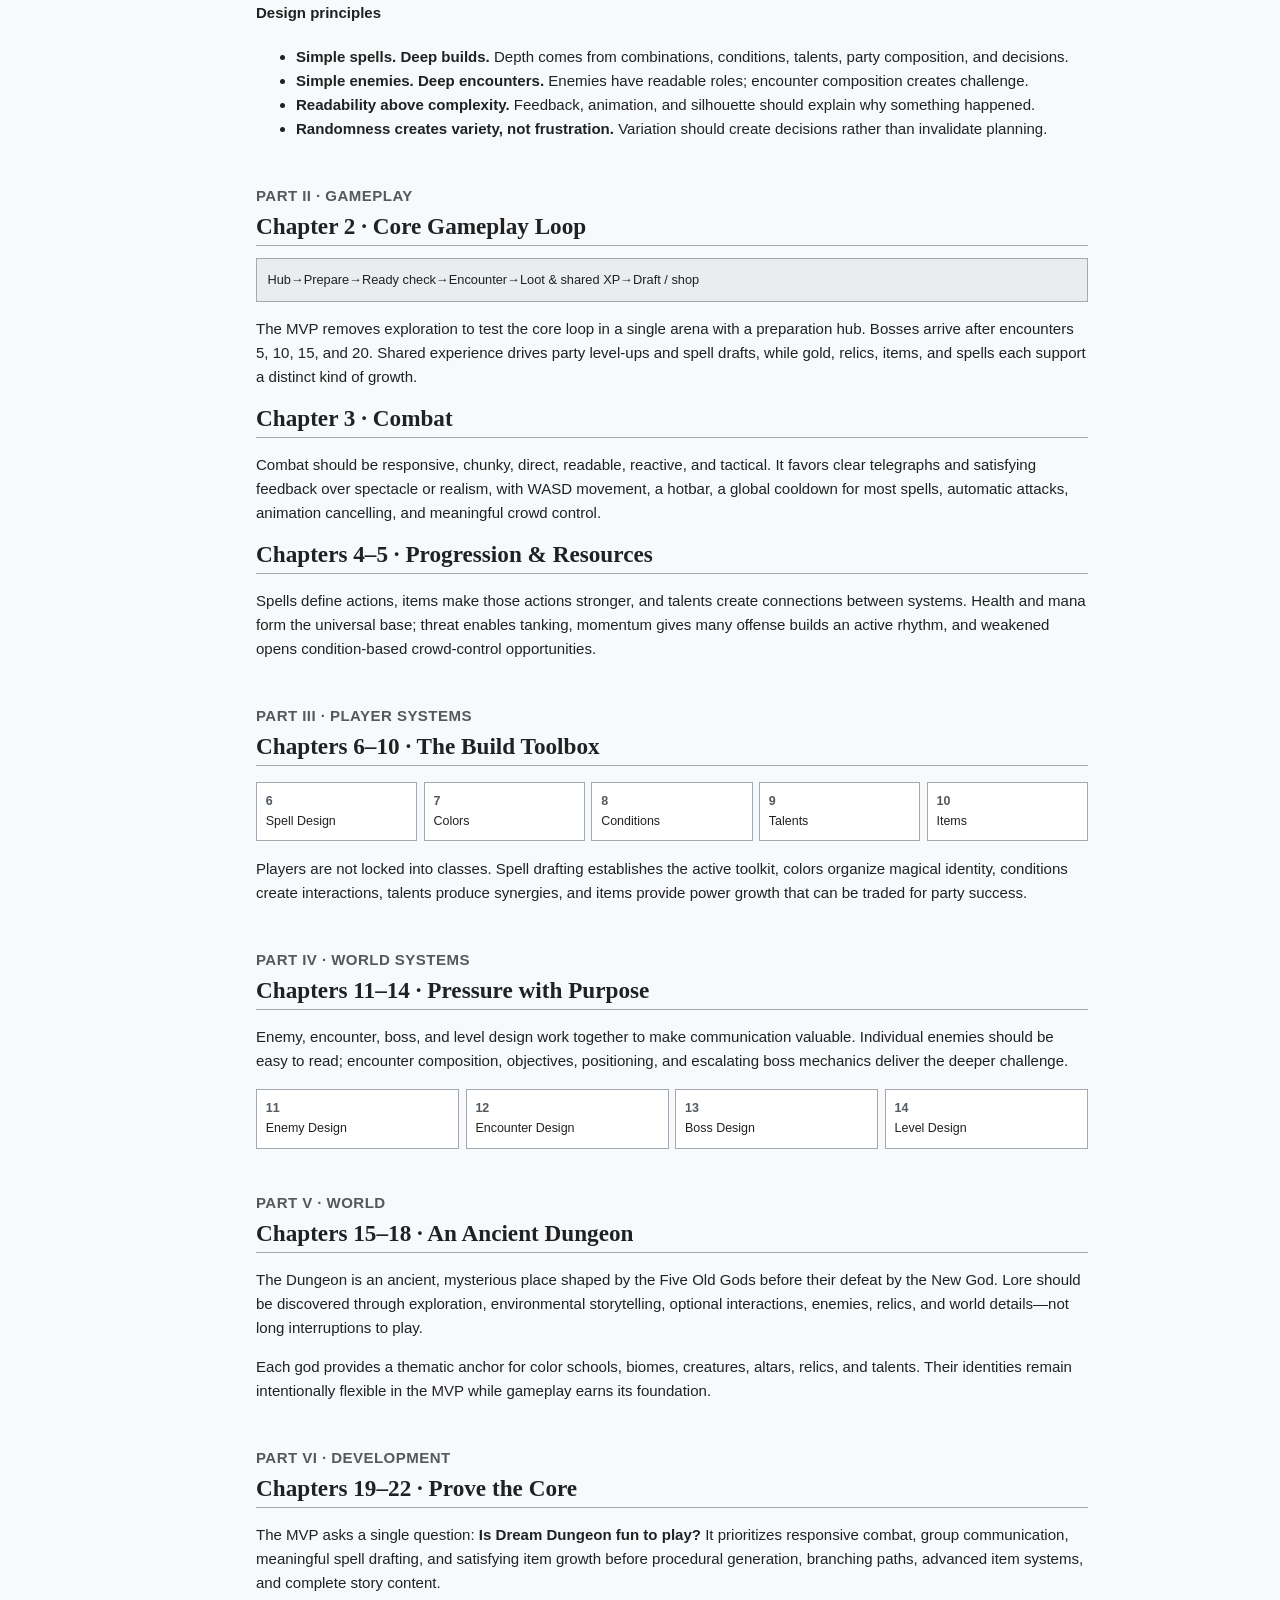
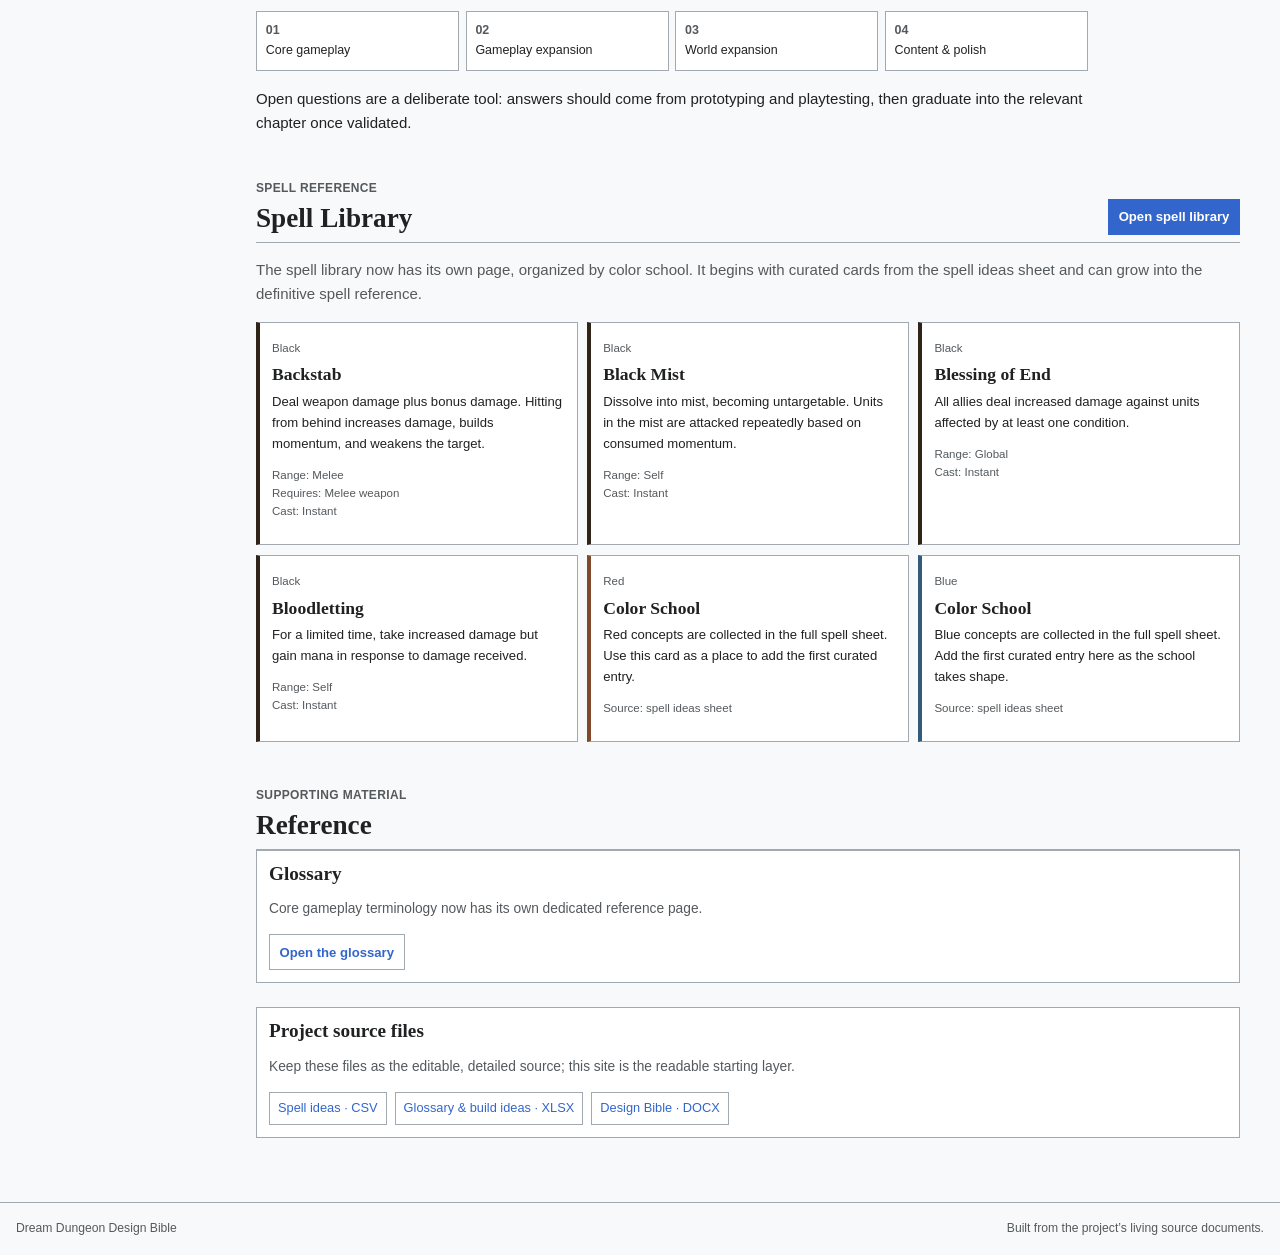
==== commit d3dd8f45: "update" ====
--- a/index.html
+++ b/index.html
@@ -22,7 +22,7 @@
       <nav class="header-nav" aria-label="Primary navigation">
         <a href="#design-bible">Bible</a>
         <a href="spells.html">Spells</a>
-        <a href="#reference">Reference</a>
+        <a href="glossary.html">Glossary</a>
       </nav>
       <button class="theme-toggle" type="button" aria-label="Switch color theme" aria-pressed="false"><span aria-hidden="true">☾</span><span class="theme-label">Dark</span></button>
       <button class="menu-toggle" type="button" aria-expanded="false" aria-controls="sidebar">Menu</button>
@@ -45,7 +45,7 @@
           <a class="part-link" href="#development">VI · Development</a>
           <a href="#development">Ch. 19–22 · MVP, Roadmap, Questions, Ideas</a>
           <a class="part-link" href="spells.html">Spell library</a>
-          <a class="part-link" href="#reference">Reference files</a>
+          <a class="part-link" href="glossary.html">Glossary</a>
         </nav>
         <p class="sidebar-note">A living reference. Mechanics marked Prototype are expected to evolve through playtesting.</p>
       </aside>
@@ -149,7 +149,7 @@
         <section id="reference" class="wiki-section reference-section" aria-labelledby="reference-title">
           <div class="section-heading"><div><p class="eyebrow">Supporting material</p><h2 id="reference-title">Reference</h2></div></div>
           <div class="reference-content">
-            <article class="reference-panel"><h3>Working glossary</h3><p>Key terms from the project glossary; expand these definitions directly as systems solidify.</p><dl class="glossary-list"><div><dt>Conditions</dt><dd>Burning, Poisoned, Marked, Rooted, Immobilized, Weakened, Stunned, Bleeding, Silenced, and more create the interaction layer of combat.</dd></div><div><dt>Momentum</dt><dd>An active combat rhythm for many offensive builds, without becoming mandatory for every playstyle.</dd></div><div><dt>Threat</dt><dd>The system that directs enemy behavior and gives tank-oriented builds a meaningful party role.</dd></div><div><dt>Relics</dt><dd>Rare boss rewards intended for future altar-based talent acquisition.</dd></div></dl></article>
+            <article class="reference-panel"><h3>Glossary</h3><p>Core gameplay terminology now has its own dedicated reference page.</p><a class="button" href="glossary.html">Open the glossary</a></article>
             <article class="reference-panel"><h3>Project source files</h3><p>Keep these files as the editable, detailed source; this site is the readable starting layer.</p><div class="source-links"><a href="Spell_Ideas_Latest%20-%20Spells.csv">Spell ideas · CSV</a><a href="Spell_Ideas_Latest-Glossary.xlsx">Glossary &amp; build ideas · XLSX</a><a href="Dream_Dungeon_Philosophy_Design_Bible_v0.1.docx">Design Bible · DOCX</a></div></article>
           </div>
         </section>
--- a/styles.css
+++ b/styles.css
@@ -1,233 +1,151 @@
 :root {
-  --cloud: #E6E6EF;
-  --cloud-shadow: #CBD0E0;
-  --sky: #93C1E8;
-  --atmosphere: #416B8F;
-  --water: #244962;
-  --flowers: #335A7B;
-  --teal: #2B5F52;
-  --olive: #3A4D31;
-  --forest: #102F1C;
-  --grass: #607251;
-  --rust: #7F4A2B;
-  --warm: #AB6E46;
-  --ochre: #9E8143;
-  --earth: #302317;
-  --paper: #f2f2f5;
-  --line: rgba(36, 73, 98, .17);
-  --display: "Fraunces", Georgia, serif;
-  --body: "Manrope", Arial, sans-serif;
-  --mono: "DM Mono", monospace;
+  --page: #f8f9fa;
+  --surface: #ffffff;
+  --surface-alt: #eaecf0;
+  --ink: #202122;
+  --muted: #54595d;
+  --link: #3366cc;
+  --link-hover: #2a4b8d;
+  --border: #a2a9b1;
+  --header: #eaecf0;
+  --header-ink: #202122;
+  --accent: #8b4513;
   color-scheme: light;
 }
 
 :root[data-theme="dark"] {
-  --cloud: #102F1C;
-  --cloud-shadow: #244962;
-  --sky: #93C1E8;
-  --atmosphere: #93C1E8;
-  --water: #CBD0E0;
-  --flowers: #93C1E8;
-  --teal: #2B5F52;
-  --olive: #3A4D31;
-  --forest: #E6E6EF;
-  --grass: #607251;
-  --rust: #AB6E46;
-  --warm: #AB6E46;
-  --ochre: #9E8143;
-  --earth: #E6E6EF;
-  --paper: #173524;
-  --line: rgba(203, 208, 224, .2);
+  --page: #202122;
+  --surface: #27292d;
+  --surface-alt: #34373c;
+  --ink: #eaecf0;
+  --muted: #c8ccd1;
+  --link: #8cb4ff;
+  --link-hover: #b6d0ff;
+  --border: #72777d;
+  --header: #27292d;
+  --header-ink: #eaecf0;
+  --accent: #e0a060;
   color-scheme: dark;
 }
 
 @media (prefers-color-scheme: dark) {
   :root:not([data-theme]) {
-    --cloud: #102F1C;
-    --cloud-shadow: #244962;
-    --sky: #93C1E8;
-    --atmosphere: #93C1E8;
-    --water: #CBD0E0;
-    --flowers: #93C1E8;
-    --teal: #2B5F52;
-    --olive: #3A4D31;
-    --forest: #E6E6EF;
-    --grass: #607251;
-    --rust: #AB6E46;
-    --warm: #AB6E46;
-    --ochre: #9E8143;
-    --earth: #E6E6EF;
-    --paper: #173524;
-    --line: rgba(203, 208, 224, .2);
-    color-scheme: dark;
+    --page: #202122; --surface: #27292d; --surface-alt: #34373c; --ink: #eaecf0; --muted: #c8ccd1; --link: #8cb4ff; --link-hover: #b6d0ff; --border: #72777d; --header: #27292d; --header-ink: #eaecf0; --accent: #e0a060; color-scheme: dark;
   }
 }
 
 * { box-sizing: border-box; }
-html { scroll-behavior: smooth; scroll-padding-top: 5rem; }
-body { margin: 0; background: var(--cloud); color: var(--earth); font-family: var(--body); font-size: 16px; line-height: 1.65; }
+html { scroll-behavior: smooth; scroll-padding-top: 4.5rem; }
+body { margin: 0; background: var(--page); color: var(--ink); font: 15px/1.6 Arial, Helvetica, sans-serif; }
+a { color: var(--link); text-decoration: none; }
+a:hover { color: var(--link-hover); text-decoration: underline; }
 button, input { font: inherit; }
-a { color: inherit; }
-.skip-link { position: absolute; left: -999px; top: 0; z-index: 20; background: var(--cloud); padding: .6rem 1rem; }
+.skip-link { position: absolute; left: -999px; top: 0; z-index: 30; padding: .5rem; background: var(--surface); }
 .skip-link:focus { left: .5rem; top: .5rem; }
-.atmosphere { position: fixed; z-index: -1; inset: 0; pointer-events: none; background: radial-gradient(50rem 30rem at 105% -5%, rgba(147,193,232,.75), transparent 62%), radial-gradient(40rem 34rem at -12% 18%, rgba(96,114,81,.22), transparent 65%); }
+.atmosphere { display: none; }
 
-.site-header { height: 4.5rem; display: flex; align-items: center; justify-content: space-between; gap: 1rem; padding: 0 clamp(1.25rem, 4vw, 4rem); background: var(--cloud); backdrop-filter: blur(14px); border-bottom: 1px solid var(--line); position: sticky; top: 0; z-index: 10; }
-.brand { text-decoration: none; display: inline-flex; align-items: center; gap: .7rem; line-height: 1.1; color: var(--forest); }
-.brand-mark { display: grid; place-items: center; width: 2.25rem; height: 2.25rem; border-radius: 50% 50% 45% 45%; color: var(--cloud); background: var(--forest); font-family: var(--display); font-weight: 700; font-size: 1.28rem; }
-.brand strong, .brand small { display: block; }
-.brand strong { font-size: .86rem; letter-spacing: .035em; text-transform: uppercase; }
-.brand small { font-family: var(--mono); color: var(--atmosphere); font-size: .67rem; margin-top: .15rem; letter-spacing: .04em; }
-.header-nav { display: flex; gap: 1.5rem; font-size: .8rem; font-weight: 800; text-transform: uppercase; letter-spacing: .06em; color: var(--water); }
-.header-nav a { text-decoration: none; }
-.header-nav a:hover { color: var(--rust); }
-.theme-toggle { display: inline-flex; align-items: center; gap: .45rem; border: 1px solid var(--water); background: transparent; color: var(--water); border-radius: 2px; padding: .35rem .65rem; cursor: pointer; font-size: .7rem; font-weight: 800; letter-spacing: .04em; text-transform: uppercase; }
-.theme-toggle:hover { color: var(--cloud); background: var(--water); }
-.menu-toggle { display: none; border: 1px solid var(--water); color: var(--water); background: transparent; border-radius: 2px; padding: .35rem .65rem; font-size: .78rem; font-weight: 700; }
+.site-header { min-height: 3.5rem; display: flex; align-items: center; gap: 1rem; padding: .45rem max(1rem, calc((100vw - 82rem) / 2)); background: var(--header); color: var(--header-ink); border-bottom: 1px solid var(--border); position: sticky; top: 0; z-index: 10; }
+.brand { display: flex; align-items: center; gap: .45rem; color: var(--ink); text-decoration: none; white-space: nowrap; }
+.brand:hover { color: var(--ink); text-decoration: none; }
+.brand-mark { display: grid; place-items: center; width: 1.75rem; height: 1.75rem; color: #fff; background: #54595d; border: 1px solid #202122; font-family: Georgia, serif; font-weight: bold; }
+.brand strong { font-family: Georgia, serif; font-size: 1rem; }
+.brand small { display: block; color: var(--muted); font-size: .7rem; line-height: 1.1; }
+.header-nav { display: flex; gap: 1rem; margin-left: auto; font-size: .85rem; }
+.theme-toggle, .menu-toggle { border: 1px solid var(--border); background: var(--surface); color: var(--ink); padding: .28rem .5rem; cursor: pointer; font-size: .76rem; }
+.theme-toggle:hover, .menu-toggle:hover { background: var(--surface-alt); }
+.menu-toggle { display: none; }
 
-.shell { max-width: 96rem; margin: 0 auto; padding-left: 16rem; }
-.sidebar { width: 16rem; padding: 3.5rem 1.5rem 2rem; border-right: 1px solid var(--line); background: var(--cloud); position: fixed; left: max(0px, calc((100vw - 96rem) / 2)); top: 4.5rem; bottom: 0; overflow: auto; }
-.sidebar-heading { display: flex; align-items: baseline; justify-content: space-between; color: var(--water); font-size: .7rem; font-weight: 800; text-transform: uppercase; letter-spacing: .08em; }
-.version { font-family: var(--mono); font-size: .66rem; color: var(--warm); }
-.chapter-nav { margin: 1rem 0 2rem; display: grid; gap: .15rem; }
-.chapter-nav a { text-decoration: none; padding: .37rem 0; font-size: .76rem; color: var(--atmosphere); line-height: 1.35; }
-.chapter-nav a:hover { color: var(--rust); text-decoration: underline; text-underline-offset: .25rem; }
-.chapter-nav .part-link { margin-top: .7rem; color: var(--forest); font-size: .68rem; font-weight: 800; text-transform: uppercase; letter-spacing: .06em; }
-.sidebar-note { border-top: 1px solid var(--line); padding-top: 1.25rem; font-size: .72rem; line-height: 1.55; color: var(--atmosphere); }
-.content { min-width: 0; padding: 0 clamp(1.25rem, 5vw, 5.5rem) 5rem; }
+.shell { display: grid; grid-template-columns: 13.5rem minmax(0, 1fr); max-width: 82rem; min-height: calc(100vh - 3.5rem); margin: 0 auto; }
+.sidebar { grid-column: 1; grid-row: 1; align-self: start; height: calc(100vh - 3.5rem); padding: 1rem; border-right: 1px solid var(--border); position: sticky; top: 3.5rem; overflow: auto; }
+.sidebar-heading { display: flex; justify-content: space-between; padding-bottom: .45rem; border-bottom: 1px solid var(--border); color: var(--muted); font-size: .75rem; font-weight: bold; text-transform: uppercase; }
+.version { font-weight: normal; }
+.chapter-nav { display: grid; gap: .18rem; margin: .65rem 0 1rem; }
+.chapter-nav a { padding: .13rem .25rem; font-size: .78rem; line-height: 1.35; }
+.chapter-nav .part-link { margin-top: .4rem; color: var(--ink); font-weight: bold; }
+.sidebar-note { padding-top: .7rem; border-top: 1px solid var(--border); color: var(--muted); font-size: .75rem; }
+.content { grid-column: 2; grid-row: 1; min-width: 0; padding: 1.5rem 2.5rem 4rem; }
 
-.hero { min-height: 31rem; padding: clamp(5rem, 11vw, 9rem) 0 4rem; display: flex; flex-direction: column; align-items: flex-start; justify-content: center; border-bottom: 1px solid var(--line); }
-.eyebrow { color: var(--rust); font-family: var(--mono); font-size: .72rem; letter-spacing: .12em; text-transform: uppercase; font-weight: 500; margin: 0 0 .7rem; }
-.hero h1 { margin: 0; max-width: 55rem; color: var(--forest); font-family: var(--display); font-size: clamp(3rem, 7vw, 6.5rem); line-height: .9; letter-spacing: -.055em; }
-.hero h1 em { color: var(--atmosphere); font-weight: 600; }
-.hero-copy { max-width: 43rem; color: var(--water); margin: 2rem 0; font-size: clamp(1rem, 1.4vw, 1.2rem); line-height: 1.7; }
-.hero-actions { display: flex; flex-wrap: wrap; gap: .75rem; }
-.button { display: inline-flex; gap: .8rem; align-items: center; padding: .68rem 1rem; font-size: .75rem; font-weight: 800; letter-spacing: .04em; text-decoration: none; text-transform: uppercase; border: 1px solid var(--forest); }
-.button-primary { color: var(--cloud); background: var(--forest); }
-.button-primary:hover { background: var(--teal); }
-.button-secondary { color: var(--forest); }
-.button-secondary:hover { background: rgba(147,193,232,.22); }
-.palette-reference { margin: 3rem 0 0; border: 1px solid var(--line); background: #102F1C; }
-.palette-reference img { display: block; width: 100%; max-height: 42rem; object-fit: cover; object-position: top; }
-.palette-reference figcaption { padding: .8rem 1rem; color: #CBD0E0; font-size: .76rem; }
-.palette-reference figcaption span { margin-right: .7rem; color: #93C1E8; font-family: var(--mono); font-size: .66rem; letter-spacing: .08em; text-transform: uppercase; }
+.hero, .spell-page-hero { padding: 1rem 0 1.5rem; border-bottom: 1px solid var(--border); }
+.eyebrow, .entry-kicker { margin: 0 0 .25rem; color: var(--muted); font-size: .75rem; font-weight: bold; letter-spacing: .03em; text-transform: uppercase; }
+.hero h1, .spell-page-hero h1 { margin: 0; font: bold 2.25rem/1.12 Georgia, "Times New Roman", serif; }
+.hero h1 em, .spell-page-hero h1 em { font-style: normal; }
+.hero-copy, .spell-page-hero > p:not(.eyebrow) { max-width: 48rem; margin: .8rem 0; color: var(--muted); }
+.hero-actions { display: flex; flex-wrap: wrap; gap: .5rem; }
+.button { display: inline-block; padding: .4rem .6rem; border: 1px solid var(--border); background: var(--surface); color: var(--link); font-size: .82rem; font-weight: bold; text-decoration: none; }
+.button:hover { background: var(--surface-alt); color: var(--link-hover); text-decoration: none; }
+.button-primary { background: var(--link); border-color: var(--link); color: #fff; }
+.button-primary:hover { background: var(--link-hover); color: #fff; }
 
-.principles { display: grid; grid-template-columns: repeat(3, 1fr); gap: 1px; margin: 3rem 0 7rem; border: 1px solid var(--line); background: var(--line); }
-.principles article { min-height: 15rem; padding: 1.5rem; background: var(--paper); }
-.principles span { color: var(--warm); font-family: var(--mono); font-size: .7rem; }
-.principles h2 { margin: 1.8rem 0 .8rem; color: var(--forest); font: 600 1.5rem/1.1 var(--display); letter-spacing: -.03em; }
-.principles p { margin: 0; color: var(--atmosphere); font-size: .82rem; line-height: 1.65; }
+.palette-reference { max-width: 44rem; margin: 1.5rem 0; border: 1px solid var(--border); background: var(--surface); }
+.palette-reference img { display: block; width: 100%; }
+.palette-reference figcaption { padding: .45rem .65rem; color: var(--muted); font-size: .78rem; }
+.palette-reference figcaption span { font-weight: bold; }
+.principles { display: grid; grid-template-columns: repeat(3, 1fr); gap: .5rem; margin: 1.5rem 0 2.5rem; }
+.principles article { padding: .75rem; border: 1px solid var(--border); background: var(--surface); }
+.principles span { color: var(--muted); font-size: .75rem; }
+.principles h2 { margin: .25rem 0 .45rem; font: bold 1.05rem/1.25 Georgia, serif; }
+.principles p { margin: 0; color: var(--muted); font-size: .83rem; }
 
-.wiki-section { padding-top: 2rem; margin-top: 5rem; }
-.section-heading { display: flex; justify-content: space-between; gap: 1.5rem; align-items: end; margin-bottom: 2rem; }
-.section-heading h2 { margin: 0; font: 600 clamp(2.3rem, 4.5vw, 4rem)/.95 var(--display); letter-spacing: -.05em; color: var(--forest); }
-.search-box { display: block; width: min(100%, 23rem); }
-.search-box input { width: 100%; border: 1px solid var(--line); border-radius: 0; background: var(--paper); color: var(--earth); padding: .72rem .85rem; outline-color: var(--atmosphere); font-size: .82rem; }
-.search-status { min-height: 1.3rem; margin: -1.2rem 0 .5rem; color: var(--rust); font-size: .74rem; }
-.loading { color: var(--atmosphere); font-family: var(--mono); font-size: .8rem; }
+.wiki-section { margin-top: 2.75rem; }
+.section-heading, .school-heading { display: flex; justify-content: space-between; gap: 1rem; align-items: end; padding-bottom: .45rem; border-bottom: 1px solid var(--border); }
+.section-heading h2, .school-heading h2, .spell-source h2 { margin: 0; font: bold 1.7rem/1.2 Georgia, serif; }
+.section-intro { color: var(--muted); }
+.bible-content { max-width: 52rem; }
+.wiki-entry { margin: 2.4rem 0; padding-top: .25rem; }
+.document-chapter { margin: .25rem 0 .8rem; padding-bottom: .25rem; border-bottom: 1px solid var(--border); font: bold 1.45rem/1.25 Georgia, serif; }
+.bible-content p, .bible-content li { font-size: .94rem; }
+.lead { font-size: 1.02rem !important; }
+.callout { margin: 1rem 0; padding: .7rem; border: 1px solid var(--border); background: var(--surface-alt); }
+.callout strong { display: block; }
+.chapter-grid, .roadmap { display: grid; grid-template-columns: repeat(auto-fit, minmax(7rem, 1fr)); gap: .4rem; margin: 1rem 0; }
+.chapter-grid > *, .roadmap span { display: block; padding: .55rem; border: 1px solid var(--border); background: var(--surface); color: var(--ink); font-size: .78rem; }
+.chapter-grid strong, .roadmap b { display: block; color: var(--muted); }
+.loop-flow { padding: .65rem; border: 1px solid var(--border); background: var(--surface-alt); font-size: .8rem; }
 
-.bible-content { max-width: 50rem; }
-.document-part { margin: 4.5rem 0 1.5rem; padding-top: 1.25rem; border-top: 1px solid var(--atmosphere); color: var(--atmosphere); font: 600 1.2rem/1.2 var(--display); }
-.document-chapter { margin: 3.5rem 0 1.3rem; color: var(--forest); font: 600 clamp(1.7rem, 3vw, 2.45rem)/1.08 var(--display); letter-spacing: -.035em; }
-.document-heading { margin: 2rem 0 .8rem; color: var(--water); font: 700 1.16rem/1.25 var(--body); }
-.document-subheading { margin: 1.6rem 0 .5rem; color: var(--teal); font-size: .92rem; font-weight: 800; }
-.bible-content p { margin: .6rem 0; color: var(--earth); font-size: .93rem; }
-.bible-content .document-title { margin: 0 0 1.5rem; font: 600 2.1rem/1.05 var(--display); color: var(--forest); }
-.bible-content ul { margin: .5rem 0 1rem; padding-left: 1.2rem; color: var(--earth); font-size: .9rem; }
-.bible-content li { padding-left: .2rem; margin: .28rem 0; }
-.match { background: rgba(158,129,67,.25); border-radius: 2px; padding: 0 .12em; }
-.wiki-entry { margin: 4rem 0; padding-top: 1.25rem; border-top: 1px solid var(--line); }
-.wiki-entry:first-child { margin-top: 0; }
-.entry-kicker { margin: 0 0 .65rem !important; color: var(--rust) !important; font-family: var(--mono); font-size: .68rem !important; font-weight: 500; letter-spacing: .1em; text-transform: uppercase; }
-.lead { color: var(--water) !important; font: 600 1.12rem/1.6 var(--display) !important; }
-.callout { display: grid; gap: .25rem; margin: 1.5rem 0; padding: 1rem 1.1rem; border-left: .3rem solid var(--warm); background: rgba(171,110,70,.11); color: var(--water); font-size: .88rem; }
-.callout strong { color: var(--rust); font-family: var(--mono); font-size: .7rem; letter-spacing: .09em; text-transform: uppercase; }
-.loop-flow { display: flex; flex-wrap: wrap; align-items: center; gap: .45rem; margin: 1.1rem 0 1.5rem; padding: 1rem; background: var(--forest); color: var(--cloud); font-family: var(--mono); font-size: .68rem; line-height: 1.3; }
-.loop-flow span { padding: .25rem .35rem; border: 1px solid rgba(230,230,239,.24); }
-.loop-flow b { color: var(--sky); font-size: .95rem; }
-.chapter-grid { display: grid; grid-template-columns: repeat(auto-fit, minmax(8rem, 1fr)); gap: .5rem; margin: 1.4rem 0; }
-.chapter-grid > * { min-height: 5.4rem; padding: .75rem; border: 1px solid var(--line); background: rgba(147,193,232,.11); color: var(--water); text-decoration: none; }
-.chapter-grid a:hover { background: rgba(147,193,232,.3); }
-.chapter-grid strong, .chapter-grid span { display: block; }
-.chapter-grid strong { margin-bottom: .35rem; color: var(--warm); font: 600 1.2rem/1 var(--display); }
-.chapter-grid span { font-size: .72rem; font-weight: 800; line-height: 1.25; }
-.roadmap { display: grid; grid-template-columns: repeat(4, 1fr); margin: 1.5rem 0; border: 1px solid var(--line); }
-.roadmap span { padding: .8rem; color: var(--water); font-size: .72rem; font-weight: 800; line-height: 1.3; }
-.roadmap b { display: block; margin-bottom: .4rem; color: var(--warm); font-family: var(--mono); font-size: .66rem; }
-
-.spell-controls { display: grid; gap: 1rem; margin-bottom: 1.4rem; }
-.spell-controls .search-box { width: 100%; }
-.filter-group { display: flex; flex-wrap: wrap; gap: .45rem; }
-.filter { border: 1px solid var(--line); background: var(--paper); color: var(--water); border-radius: 99px; padding: .35rem .7rem; cursor: pointer; font-size: .7rem; font-weight: 800; text-transform: capitalize; }
-.filter:hover, .filter[aria-pressed="true"] { color: var(--cloud); background: var(--forest); border-color: var(--forest); }
-.record-count { margin: 0; color: var(--atmosphere); font-family: var(--mono); font-size: .74rem; white-space: nowrap; }
-.spell-grid { display: grid; grid-template-columns: repeat(auto-fill, minmax(15rem, 1fr)); gap: .8rem; }
-.spell-card { padding: 1rem; background: var(--paper); border: 1px solid var(--line); border-left: .3rem solid var(--spell-color, var(--atmosphere)); min-height: 13rem; display: flex; flex-direction: column; }
-.spell-card h3 { margin: .65rem 0 .45rem; color: var(--forest); font: 600 1.25rem/1.1 var(--display); letter-spacing: -.025em; }
-.spell-color { color: var(--spell-color, var(--atmosphere)); font-family: var(--mono); font-size: .66rem; font-weight: 500; text-transform: uppercase; letter-spacing: .1em; }
-.spell-effect { margin: 0; color: var(--earth); font-size: .78rem; line-height: 1.55; }
-.spell-meta { margin: auto 0 0; padding-top: .8rem; color: var(--atmosphere); font-family: var(--mono); font-size: .63rem; line-height: 1.6; }
+.spell-grid { display: grid; grid-template-columns: repeat(auto-fit, minmax(15rem, 1fr)); gap: .6rem; margin-top: 1rem; }
+.spell-card { padding: .75rem; border: 1px solid var(--border); border-left: 4px solid var(--spell-color, var(--border)); background: var(--surface); }
+.spell-card h3 { margin: .35rem 0; font: bold 1.1rem/1.2 Georgia, serif; }
+.spell-color, .spell-meta { color: var(--muted); font-size: .72rem; }
+.spell-effect { margin: .35rem 0; font-size: .82rem; }
 .spell-meta span { display: block; }
-.section-intro { max-width: 42rem; margin: -1rem 0 1.5rem; color: var(--atmosphere); font-size: .84rem; }
-.spell-page-hero { min-height: 23rem; padding: clamp(4rem, 9vw, 7rem) 0 3rem; border-bottom: 1px solid var(--line); }
-.spell-page-hero h1 { margin: 0; color: var(--forest); font: 600 clamp(3.5rem, 8vw, 6.8rem)/.86 var(--display); letter-spacing: -.06em; }
-.spell-page-hero h1 em { color: var(--atmosphere); font-weight: 600; }
-.spell-page-hero > p:not(.eyebrow) { max-width: 41rem; margin: 1.8rem 0; color: var(--water); font-size: 1.04rem; }
-.school-section { margin: 5rem 0; scroll-margin-top: 5rem; }
-.school-heading { display: flex; justify-content: space-between; gap: 2rem; align-items: end; margin-bottom: 1.35rem; padding-bottom: 1rem; border-bottom: 2px solid var(--school-color); }
-.school-heading h2 { margin: 0; color: var(--forest); font: 600 clamp(2.2rem, 4vw, 3.7rem)/.9 var(--display); letter-spacing: -.05em; }
-.school-heading > p { max-width: 22rem; margin: 0; color: var(--atmosphere); font-size: .82rem; }
+.school-section { margin: 2.5rem 0; }
+.school-heading > p { margin: 0; max-width: 26rem; color: var(--muted); font-size: .84rem; }
+.school-black { --school-color: #54595d; }.school-blue { --school-color: #3366cc; }.school-green { --school-color: #14866d; }.school-red { --school-color: #b32424; }.school-white { --school-color: #7a4d00; }.school-neutral { --school-color: #72777d; }
 .school-section .spell-card { --spell-color: var(--school-color); }
 .school-section .spell-color { color: var(--school-color); }
-.school-black { --school-color: var(--earth); }
-.school-blue { --school-color: var(--flowers); }
-.school-green { --school-color: var(--teal); }
-.school-red { --school-color: var(--rust); }
-.school-white { --school-color: var(--atmosphere); }
-.school-neutral { --school-color: var(--ochre); }
-.spell-source { max-width: 45rem; margin: 6rem 0 2rem; padding: 2rem; background: rgba(147,193,232,.15); border: 1px solid var(--line); }
-.spell-source h2 { margin: 0 0 .7rem; color: var(--forest); font: 600 2.1rem/1 var(--display); }
-.spell-source > p:not(.eyebrow) { color: var(--water); font-size: .86rem; }
 
-.reference-content { display: grid; gap: 2.25rem; }
-.reference-panel { border-top: 1px solid var(--water); padding-top: 1rem; overflow-x: auto; }
-.reference-panel h3 { margin: 0 0 .25rem; color: var(--forest); font: 600 1.55rem/1.15 var(--display); }
-.reference-panel p { margin: 0 0 1rem; color: var(--atmosphere); font-size: .8rem; }
-.data-table { border-collapse: collapse; width: 100%; min-width: 34rem; font-size: .76rem; background: var(--paper); }
-.data-table th, .data-table td { border: 1px solid var(--line); padding: .65rem .7rem; text-align: left; vertical-align: top; }
-.data-table th { background: rgba(147,193,232,.22); color: var(--water); font-size: .68rem; text-transform: uppercase; letter-spacing: .05em; }
-.data-table td { color: var(--earth); }
-.glossary-list { display: grid; gap: 0; margin: 0; }
-.glossary-list div { display: grid; grid-template-columns: 9rem 1fr; gap: 1rem; padding: .75rem 0; border-top: 1px solid var(--line); }
-.glossary-list dt { color: var(--forest); font-family: var(--display); font-weight: 600; }
-.glossary-list dd { margin: 0; color: var(--earth); font-size: .82rem; }
-.source-links { display: flex; flex-wrap: wrap; gap: .65rem; }
-.source-links a { padding: .6rem .75rem; border: 1px solid var(--water); color: var(--water); font-size: .74rem; font-weight: 800; text-decoration: none; }
-.source-links a:hover { color: var(--cloud); background: var(--water); }
-.site-footer { max-width: 96rem; margin: 0 auto; padding: 1.5rem clamp(1.25rem, 4vw, 4rem); border-top: 1px solid var(--line); display: flex; justify-content: space-between; gap: 1rem; color: var(--atmosphere); font-family: var(--mono); font-size: .67rem; }
-.sr-only { position: absolute; width: 1px; height: 1px; overflow: hidden; clip: rect(0,0,0,0); white-space: nowrap; }
+.spell-table-wrap { margin-top: 1rem; overflow-x: auto; border: 1px solid var(--border); background: var(--surface); }
+.spell-table { width: 100%; min-width: 56rem; border-collapse: collapse; font-size: .8rem; }
+.spell-table th, .spell-table td { padding: .48rem .55rem; border: 1px solid var(--border); text-align: left; vertical-align: top; }
+.spell-table th { background: var(--surface-alt); font-weight: bold; }
+.spell-table tbody tr:nth-child(even) { background: color-mix(in srgb, var(--surface-alt) 42%, transparent); }
+.spell-table tbody tr:hover { background: var(--surface-alt); }
+.spell-table .spell-name { font-family: Georgia, serif; font-weight: bold; }
+.spell-tools { display: flex; gap: .5rem; align-items: center; margin-top: 1rem; }
+.spell-tools label { font-size: .82rem; font-weight: bold; }
+.spell-tools input { flex: 1; min-width: 10rem; padding: .35rem .45rem; border: 1px solid var(--border); background: var(--surface); color: var(--ink); }
+.record-count { margin: 0; color: var(--muted); font-size: .8rem; }
+.spell-source { margin-top: 2rem; padding: 1rem; border: 1px solid var(--border); background: var(--surface-alt); }
+.spell-index-grid { display: grid; grid-template-columns: repeat(auto-fit, minmax(15rem, 1fr)); gap: 1rem; margin-top: 1rem; }
+.spell-list-section { border: 1px solid var(--border); background: var(--surface); }
+.spell-list-section h3 { margin: 0; padding: .5rem .65rem; background: var(--surface-alt); border-bottom: 1px solid var(--border); font: bold 1rem Georgia, serif; }
+.spell-list-section h3 small { color: var(--muted); font: normal .75rem Arial, sans-serif; }
+.spell-list { margin: 0; padding: .5rem .65rem .65rem 1.75rem; columns: 2; font-size: .82rem; }
+.spell-list li { break-inside: avoid; margin: .15rem 0; }
 
-@media (max-width: 820px) {
-  .shell { display: block; padding-left: 0; }
-  .sidebar { display: none; z-index: 9; width: auto; top: 4.5rem; left: 0; right: 0; bottom: auto; height: auto; max-height: calc(100vh - 4.5rem); padding: 1.5rem; background: var(--cloud); border-bottom: 1px solid var(--line); border-right: 0; }
-  .sidebar.is-open { display: block; }
-  .menu-toggle { display: inline-block; }
-  .header-nav { display: none; }
-  .content { padding-inline: 1.25rem; }
-  .hero { min-height: 27rem; padding-top: 5rem; }
-  .principles { grid-template-columns: 1fr; margin-bottom: 4rem; }
-  .principles article { min-height: auto; }
-  .section-heading { align-items: start; flex-direction: column; }
-  .search-box { width: 100%; }
-  .roadmap { grid-template-columns: repeat(2, 1fr); }
-  .school-heading { align-items: start; flex-direction: column; gap: .6rem; }
-  .site-footer { display: grid; }
+.reference-content { display: grid; gap: 1.5rem; }
+.reference-panel { padding: .75rem; border: 1px solid var(--border); background: var(--surface); }
+.reference-panel h3 { margin: 0 0 .3rem; font: bold 1.2rem Georgia, serif; }
+.reference-panel p { color: var(--muted); font-size: .86rem; }
+.glossary-list div { display: grid; grid-template-columns: 9rem 1fr; gap: .75rem; padding: .5rem 0; border-top: 1px solid var(--border); }
+.glossary-list dt { font-weight: bold; }.glossary-list dd { margin: 0; }
+.source-links { display: flex; flex-wrap: wrap; gap: .5rem; }
+.source-links a { padding: .35rem .5rem; border: 1px solid var(--border); background: var(--surface); font-size: .8rem; }
+.site-footer { max-width: 82rem; margin: 0 auto; padding: 1rem; border-top: 1px solid var(--border); color: var(--muted); font-size: .76rem; display: flex; justify-content: space-between; gap: 1rem; }
+
+@media (max-width: 900px) {
+  .site-header { padding-inline: 1rem; }.header-nav { display: none; }.menu-toggle { display: inline-block; }
+  .shell { display: block; }.sidebar { display: none; z-index: 9; width: 100%; height: auto; max-height: calc(100vh - 3.5rem); background: var(--page); border-right: 0; border-bottom: 1px solid var(--border); position: fixed; top: 3.5rem; left: 0; }.sidebar.is-open { display: block; }
+  .content { padding: 1.25rem; }.principles { grid-template-columns: 1fr; }.school-heading, .section-heading { align-items: start; flex-direction: column; }.site-footer { display: block; }
 }
-
-@media (max-width: 480px) {
-  .site-header { padding-inline: 1rem; }
-  .brand small { display: none; }
-  .hero h1 { font-size: 3.2rem; }
-  .spell-grid { grid-template-columns: 1fr; }
-  .glossary-list div { grid-template-columns: 1fr; gap: .2rem; }
-}
+@media (max-width: 520px) { .theme-label { display: none; }.glossary-list div { grid-template-columns: 1fr; gap: .2rem; }.hero h1, .spell-page-hero h1 { font-size: 1.8rem; } }
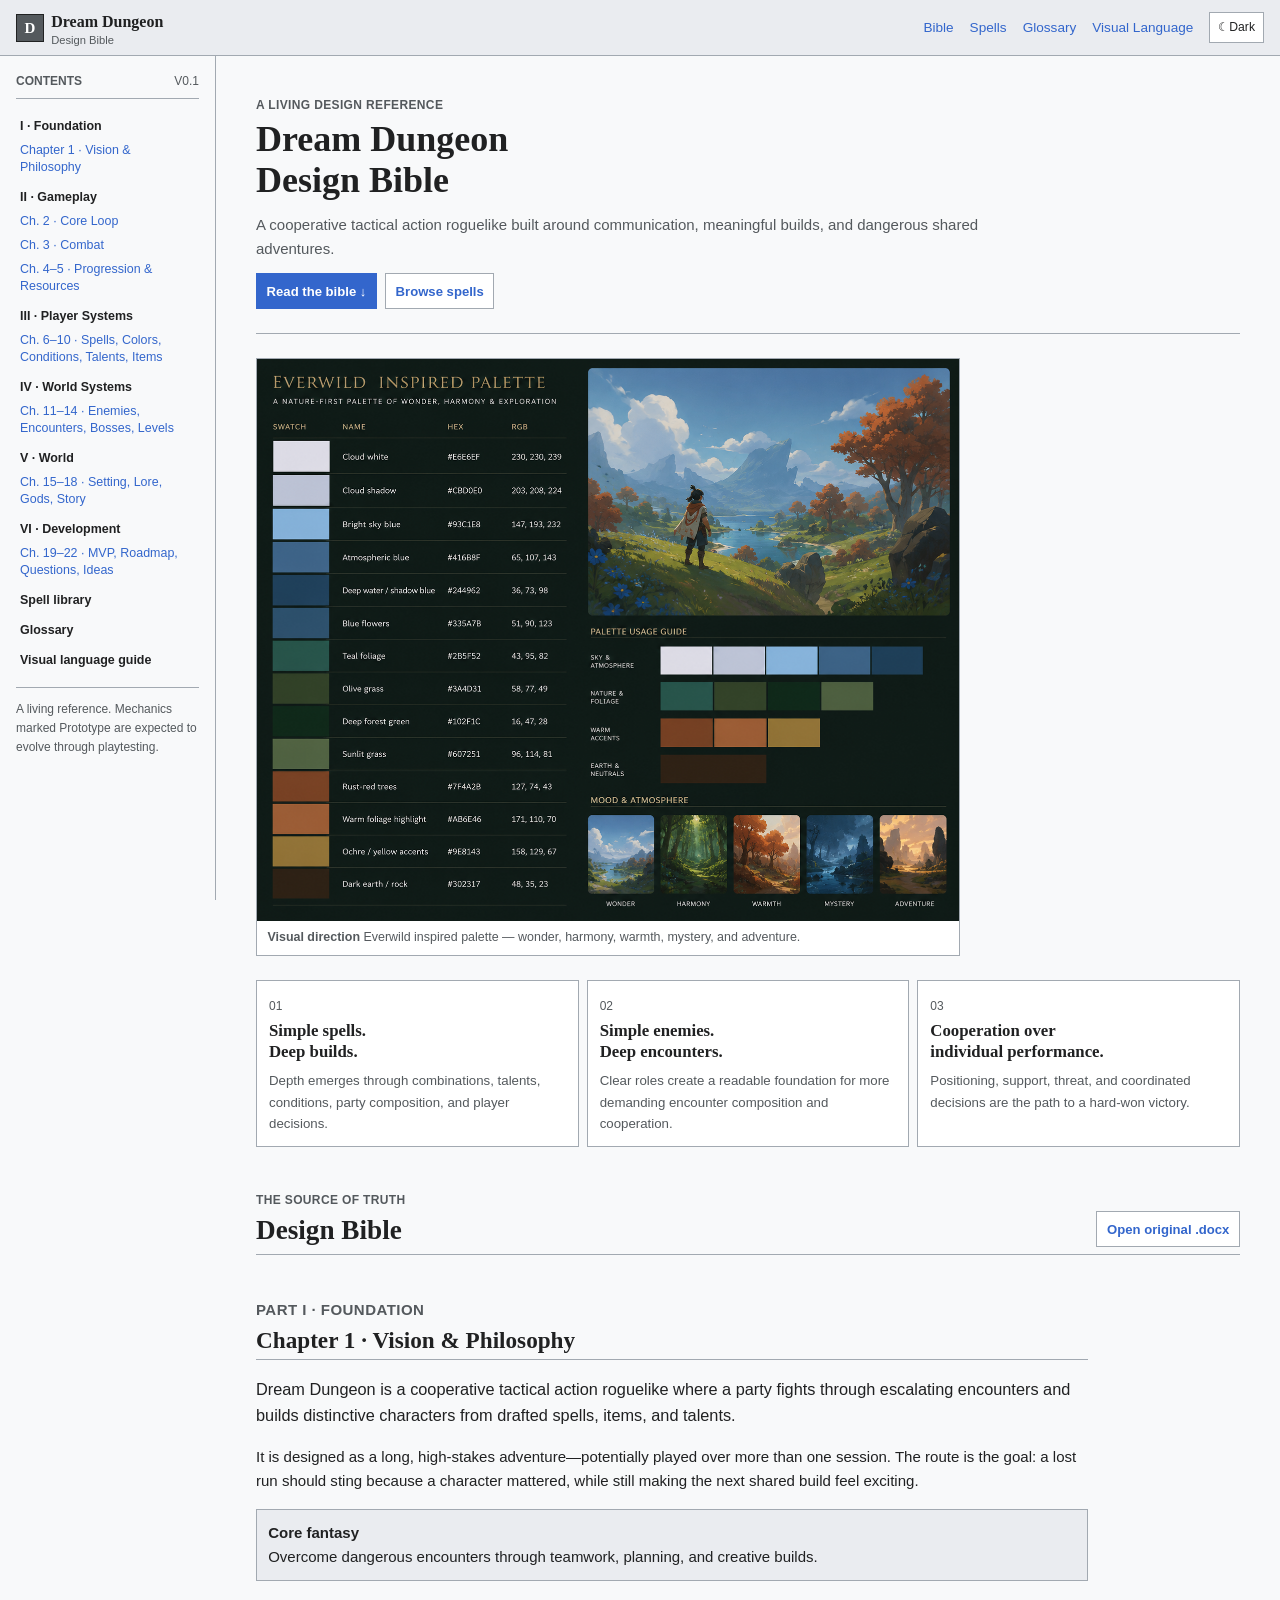
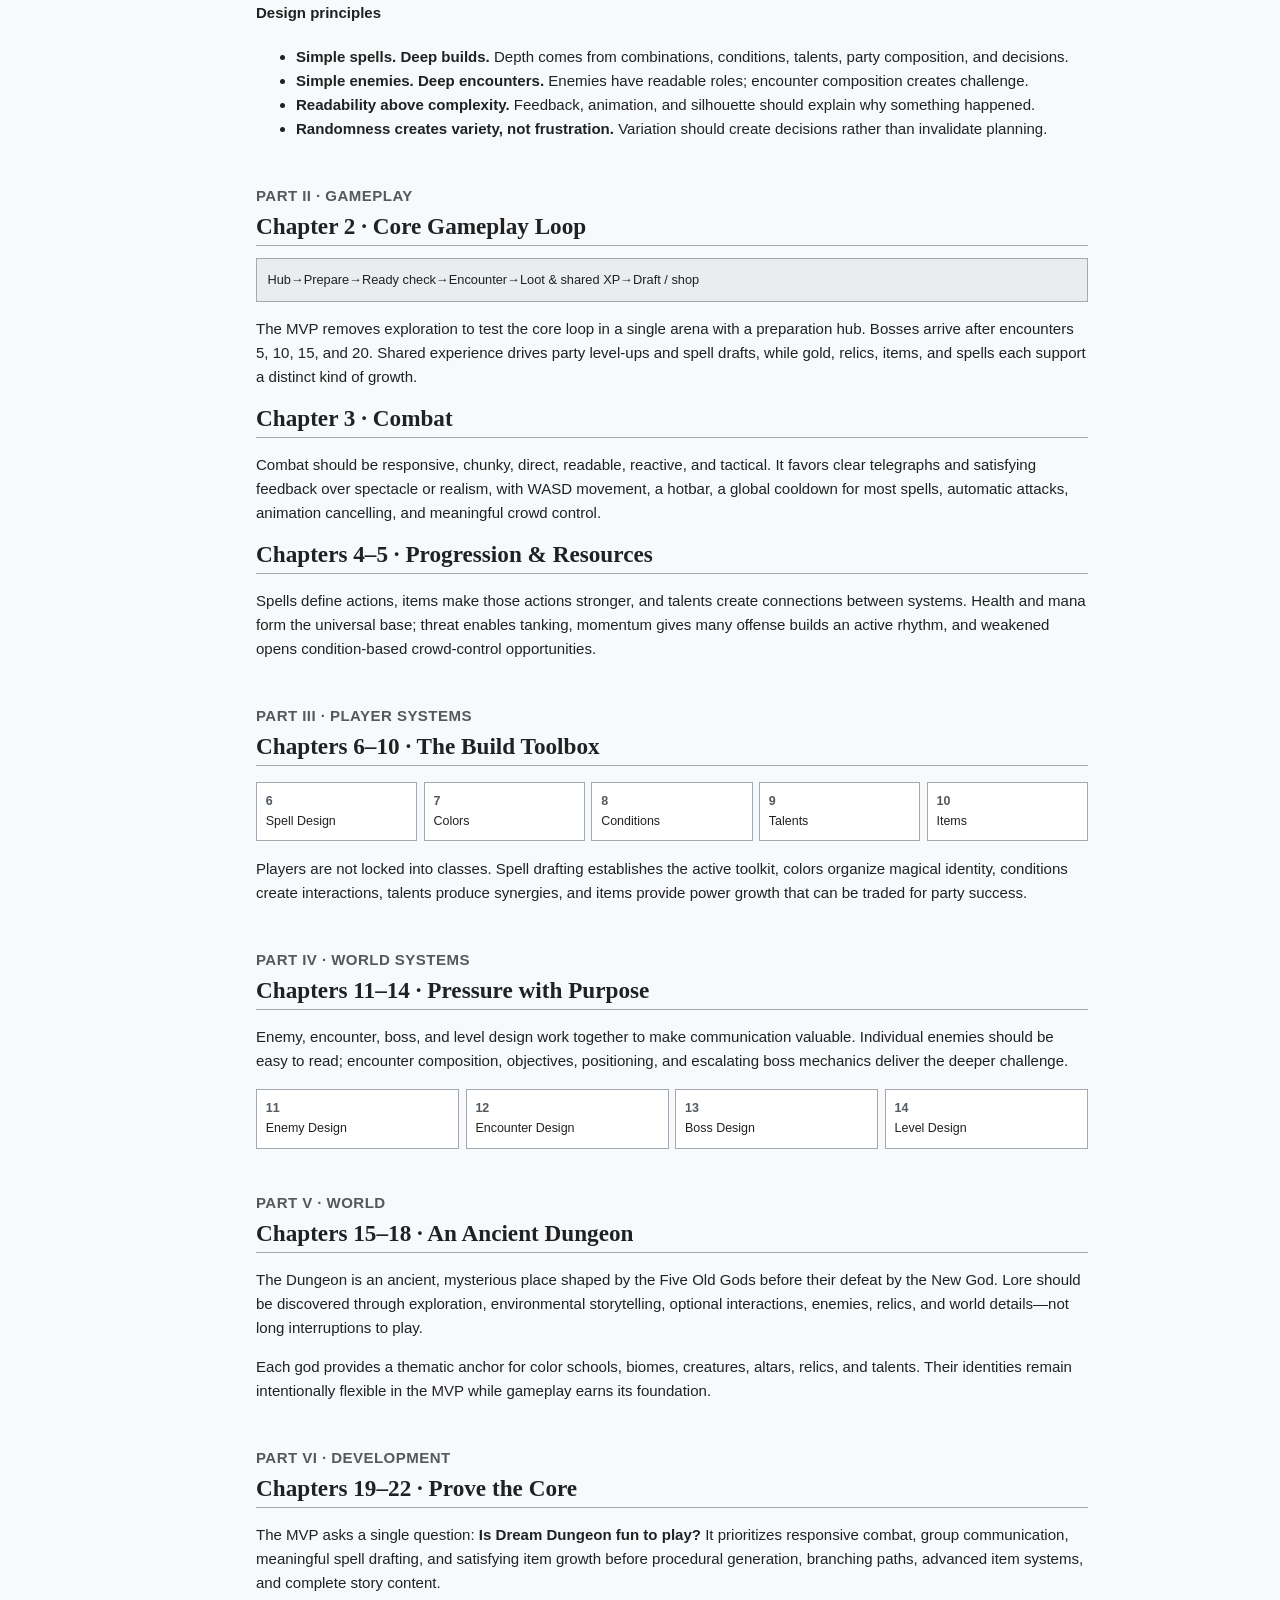
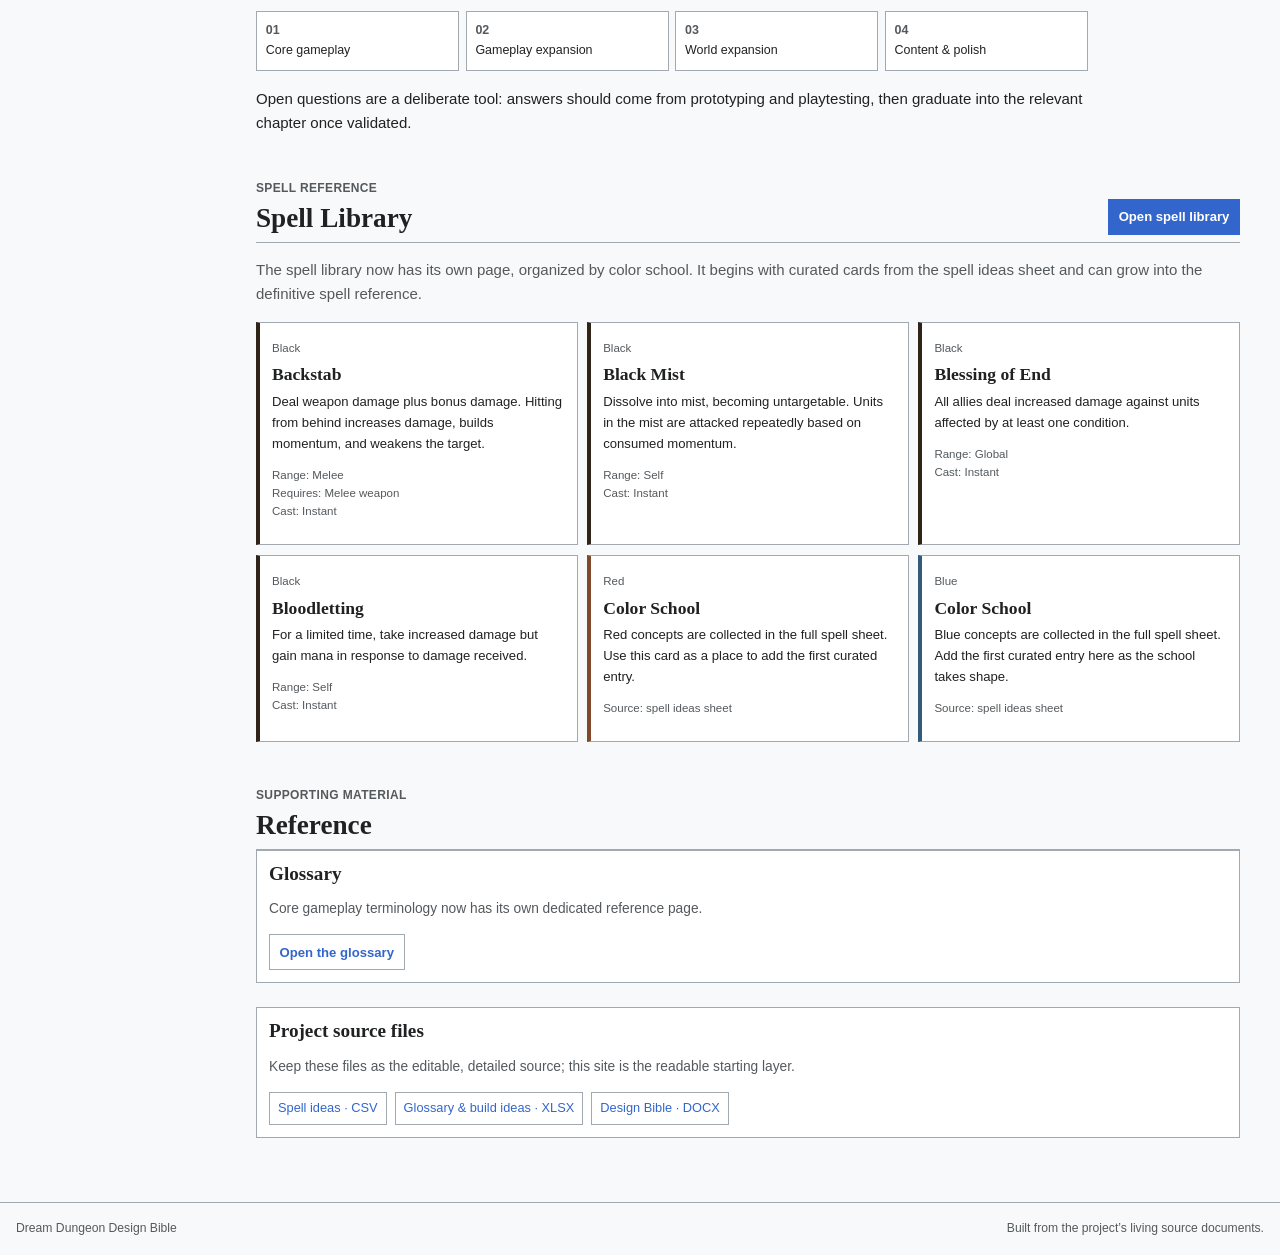
==== commit 93102bf2: "Add Dungeon Visual Language Guide and link it from index Includes the six per-act creature sample re" ====
--- a/index.html
+++ b/index.html
@@ -23,6 +23,7 @@
         <a href="#design-bible">Bible</a>
         <a href="spells.html">Spells</a>
         <a href="glossary.html">Glossary</a>
+        <a href="Dungeon_Visual_Language_Guide.html">Visual Language</a>
       </nav>
       <button class="theme-toggle" type="button" aria-label="Switch color theme" aria-pressed="false"><span aria-hidden="true">☾</span><span class="theme-label">Dark</span></button>
       <button class="menu-toggle" type="button" aria-expanded="false" aria-controls="sidebar">Menu</button>
@@ -46,6 +47,7 @@
           <a href="#development">Ch. 19–22 · MVP, Roadmap, Questions, Ideas</a>
           <a class="part-link" href="spells.html">Spell library</a>
           <a class="part-link" href="glossary.html">Glossary</a>
+          <a class="part-link" href="Dungeon_Visual_Language_Guide.html">Visual language guide</a>
         </nav>
         <p class="sidebar-note">A living reference. Mechanics marked Prototype are expected to evolve through playtesting.</p>
       </aside>
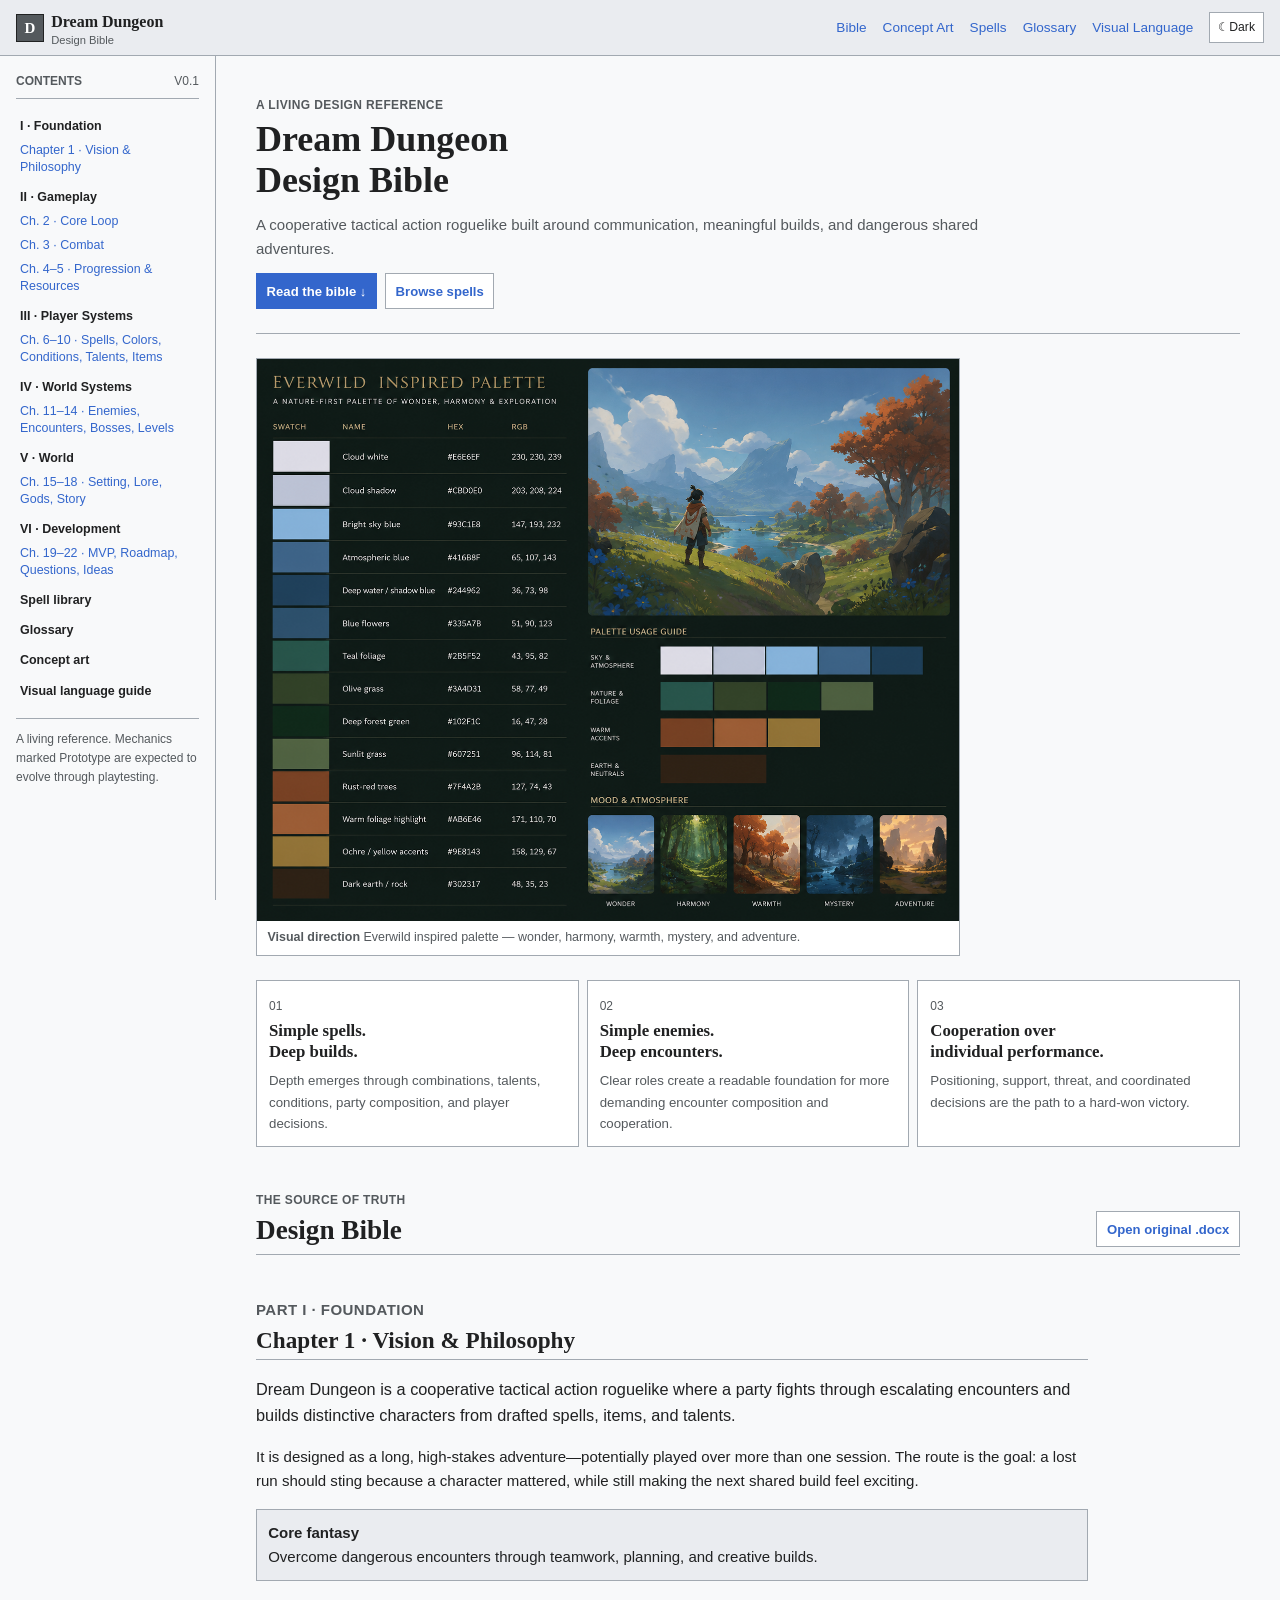
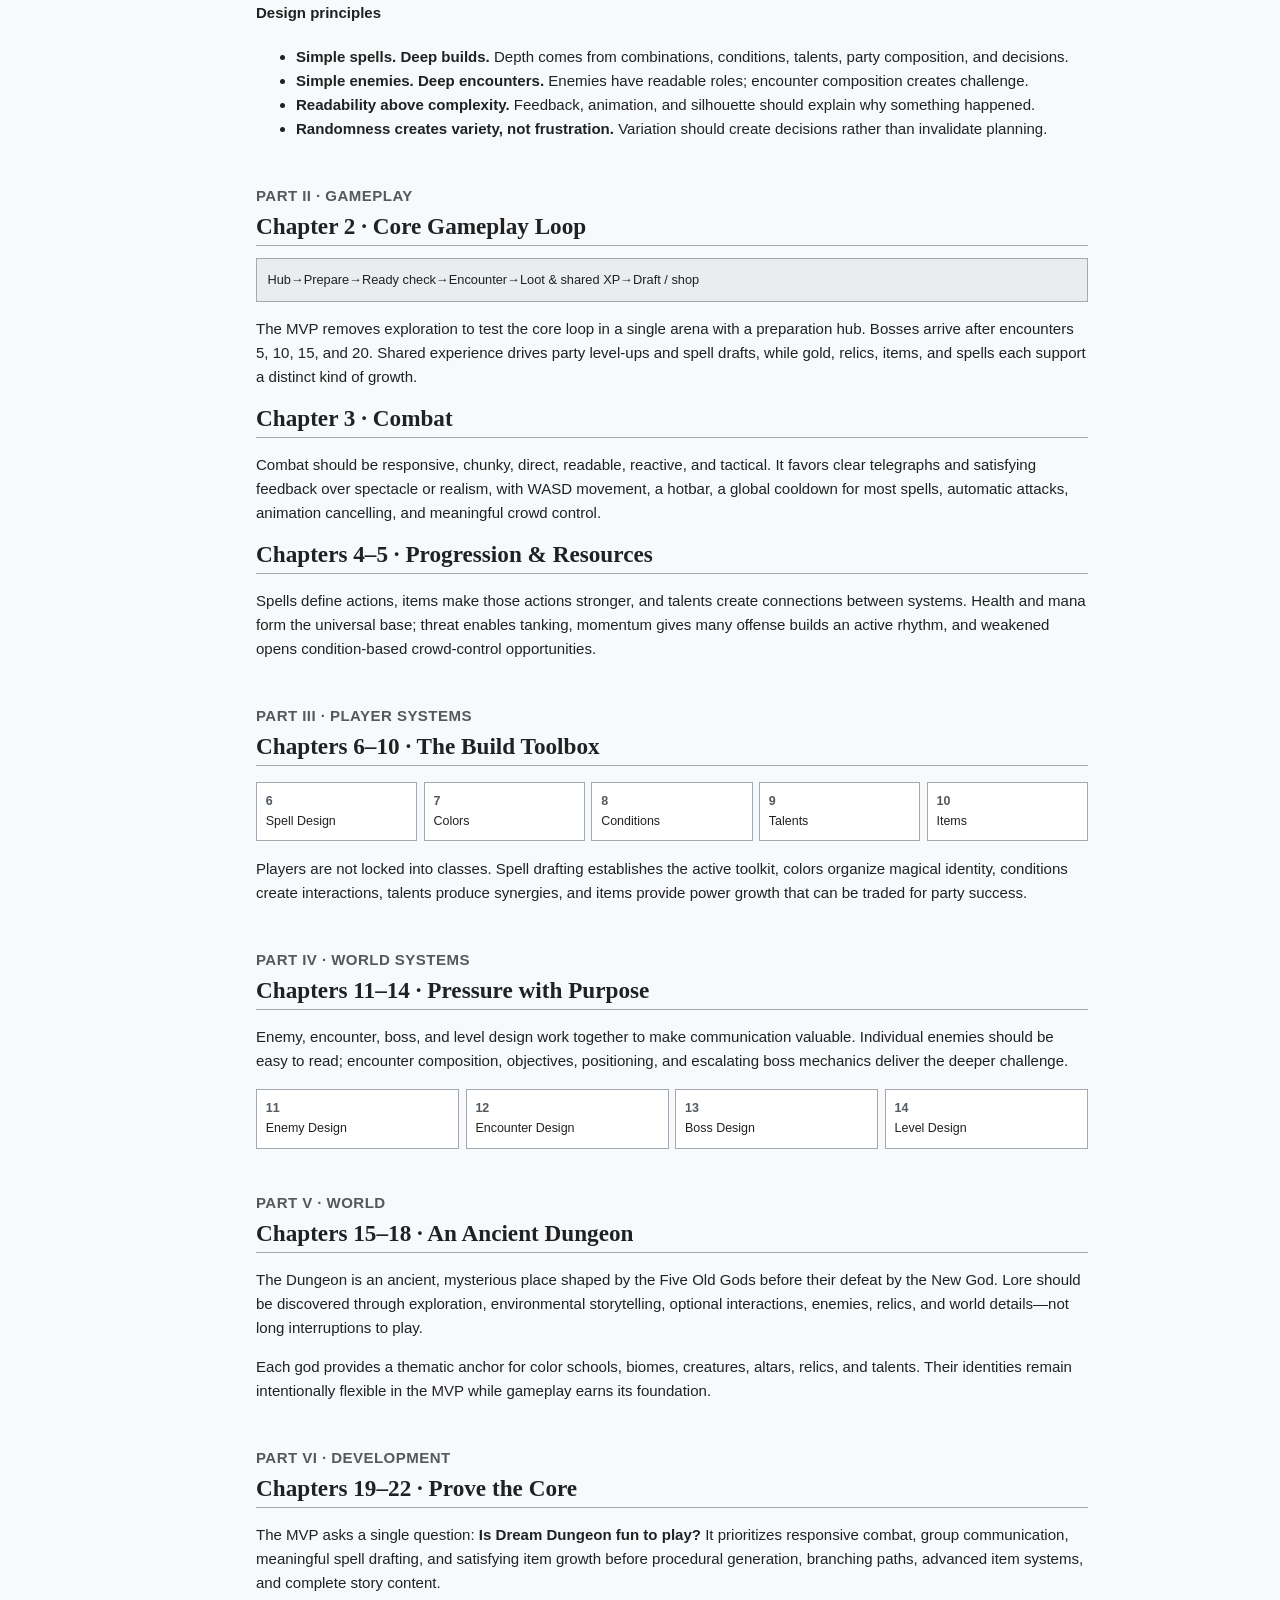
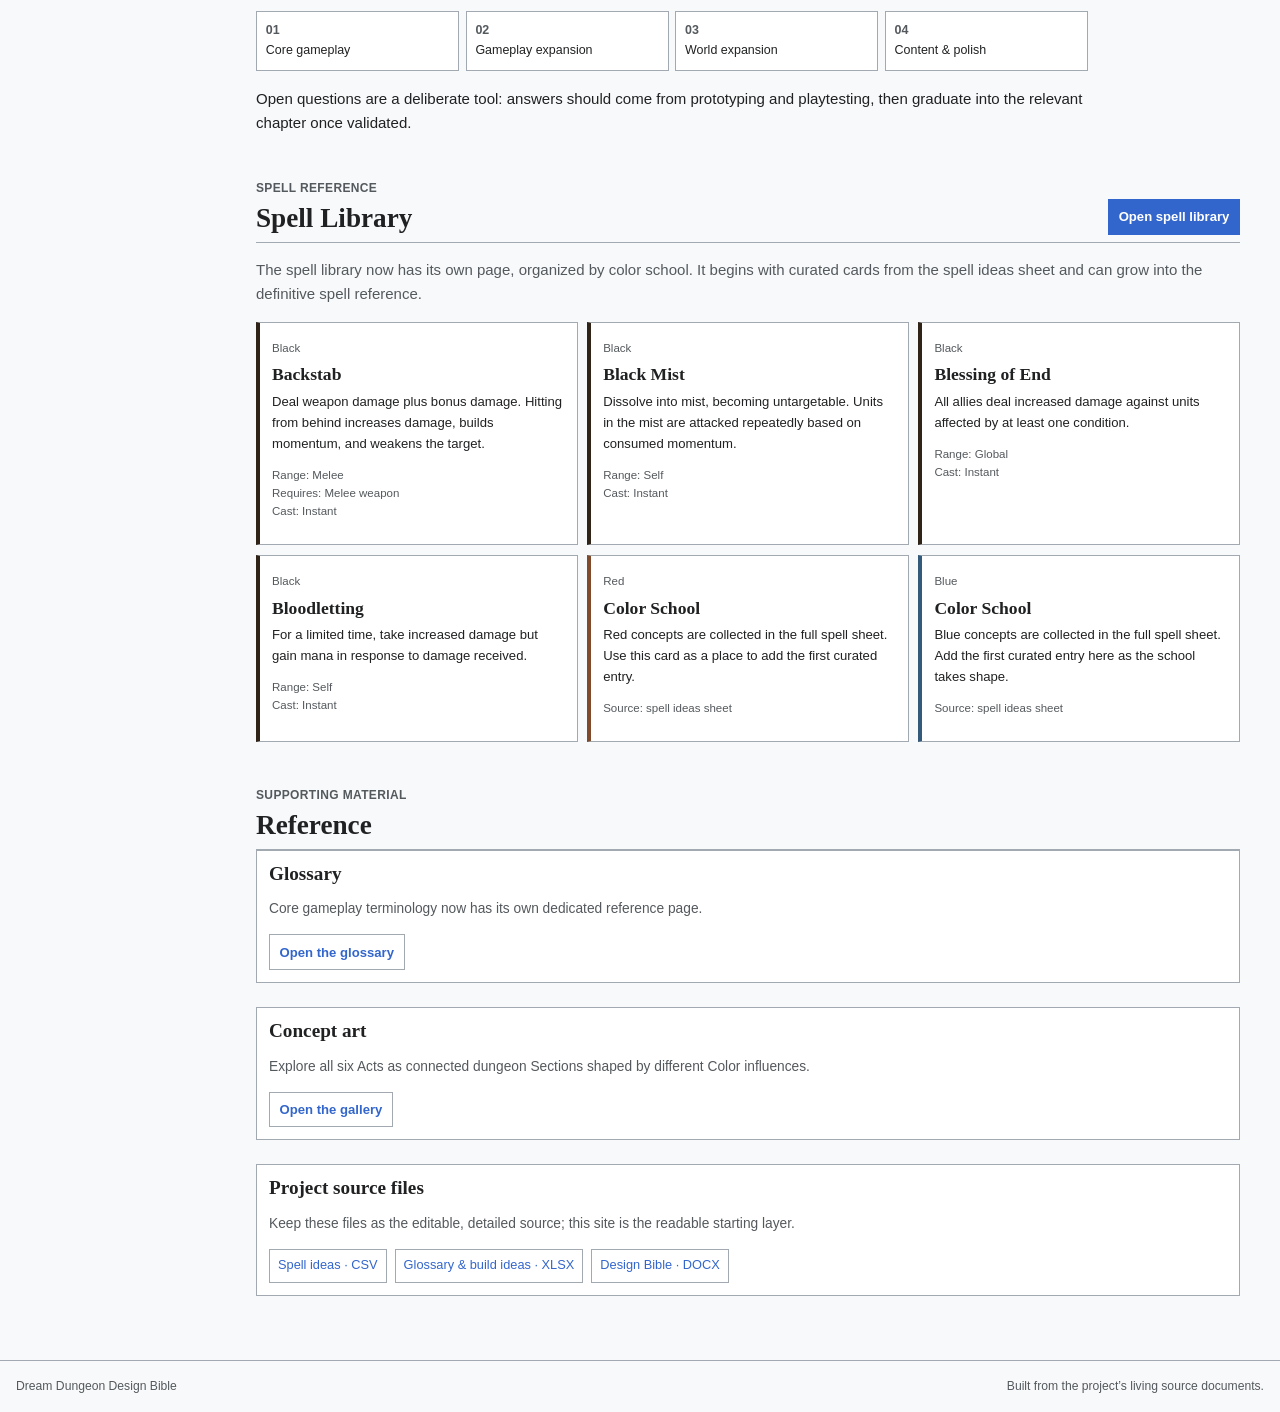
==== commit f6666244: "Add color-influenced concept art gallery" ====
--- a/index.html
+++ b/index.html
@@ -21,6 +21,7 @@
       </a>
       <nav class="header-nav" aria-label="Primary navigation">
         <a href="#design-bible">Bible</a>
+        <a href="concept-art.html">Concept Art</a>
         <a href="spells.html">Spells</a>
         <a href="glossary.html">Glossary</a>
         <a href="Dungeon_Visual_Language_Guide.html">Visual Language</a>
@@ -47,6 +48,7 @@
           <a href="#development">Ch. 19–22 · MVP, Roadmap, Questions, Ideas</a>
           <a class="part-link" href="spells.html">Spell library</a>
           <a class="part-link" href="glossary.html">Glossary</a>
+          <a class="part-link" href="concept-art.html">Concept art</a>
           <a class="part-link" href="Dungeon_Visual_Language_Guide.html">Visual language guide</a>
         </nav>
         <p class="sidebar-note">A living reference. Mechanics marked Prototype are expected to evolve through playtesting.</p>
@@ -152,6 +154,7 @@
           <div class="section-heading"><div><p class="eyebrow">Supporting material</p><h2 id="reference-title">Reference</h2></div></div>
           <div class="reference-content">
             <article class="reference-panel"><h3>Glossary</h3><p>Core gameplay terminology now has its own dedicated reference page.</p><a class="button" href="glossary.html">Open the glossary</a></article>
+            <article class="reference-panel"><h3>Concept art</h3><p>Explore all six Acts as connected dungeon Sections shaped by different Color influences.</p><a class="button" href="concept-art.html">Open the gallery</a></article>
             <article class="reference-panel"><h3>Project source files</h3><p>Keep these files as the editable, detailed source; this site is the readable starting layer.</p><div class="source-links"><a href="Spell_Ideas_Latest%20-%20Spells.csv">Spell ideas · CSV</a><a href="Spell_Ideas_Latest-Glossary.xlsx">Glossary &amp; build ideas · XLSX</a><a href="Dream_Dungeon_Philosophy_Design_Bible_v0.1.docx">Design Bible · DOCX</a></div></article>
           </div>
         </section>
--- a/styles.css
+++ b/styles.css
@@ -141,6 +141,21 @@
 .glossary-list dt { font-weight: bold; }.glossary-list dd { margin: 0; }
 .source-links { display: flex; flex-wrap: wrap; gap: .5rem; }
 .source-links a { padding: .35rem .5rem; border: 1px solid var(--border); background: var(--surface); font-size: .8rem; }
+.concept-page { max-width: none; }
+.concept-gallery { display: grid; gap: 1.5rem; margin-top: 1.5rem; }
+.concept-card { scroll-margin-top: 4.5rem; border: 1px solid var(--border); background: var(--surface); }
+.concept-card figure { margin: 0; }
+.concept-image-link { display: block; overflow: hidden; border-bottom: 1px solid var(--border); background: #111417; }
+.concept-image-link img { display: block; width: 100%; height: auto; aspect-ratio: 1672 / 941; object-fit: cover; transition: transform .2s ease, opacity .2s ease; }
+.concept-image-link:hover img { transform: scale(1.005); opacity: .94; }
+.concept-card figcaption { padding: .85rem 1rem 1rem; }
+.concept-card figcaption > p:last-child { max-width: 66rem; margin: .6rem 0 0; color: var(--muted); font-size: .9rem; }
+.concept-heading { display: flex; align-items: center; justify-content: space-between; gap: 1rem; }
+.concept-heading h2 { margin: 0; font: bold 1.45rem/1.2 Georgia, serif; }
+.concept-colors { display: flex; flex-wrap: wrap; gap: .4rem; }
+.concept-color { --chip: var(--border); display: inline-flex; align-items: center; gap: .35rem; padding: .18rem .45rem; border: 1px solid var(--border); background: var(--surface-alt); color: var(--ink); font-size: .72rem; font-weight: bold; }
+.concept-color::before { width: .7rem; height: .7rem; border: 1px solid color-mix(in srgb, var(--chip) 72%, #000); background: var(--chip); content: ""; }
+.color-black { --chip: #30313A; }.color-blue { --chip: #5B8590; }.color-green { --chip: #4F7A46; }.color-red { --chip: #7B3F3F; }.color-white { --chip: #D6CDA1; }
 .site-footer { max-width: 82rem; margin: 0 auto; padding: 1rem; border-top: 1px solid var(--border); color: var(--muted); font-size: .76rem; display: flex; justify-content: space-between; gap: 1rem; }
 
 @media (max-width: 900px) {
@@ -148,4 +163,4 @@
   .shell { display: block; }.sidebar { display: none; z-index: 9; width: 100%; height: auto; max-height: calc(100vh - 3.5rem); background: var(--page); border-right: 0; border-bottom: 1px solid var(--border); position: fixed; top: 3.5rem; left: 0; }.sidebar.is-open { display: block; }
   .content { padding: 1.25rem; }.principles { grid-template-columns: 1fr; }.school-heading, .section-heading { align-items: start; flex-direction: column; }.site-footer { display: block; }
 }
-@media (max-width: 520px) { .theme-label { display: none; }.glossary-list div { grid-template-columns: 1fr; gap: .2rem; }.hero h1, .spell-page-hero h1 { font-size: 1.8rem; } }
+@media (max-width: 520px) { .theme-label { display: none; }.glossary-list div { grid-template-columns: 1fr; gap: .2rem; }.hero h1, .spell-page-hero h1 { font-size: 1.8rem; }.concept-heading { align-items: flex-start; flex-direction: column; gap: .55rem; } }
